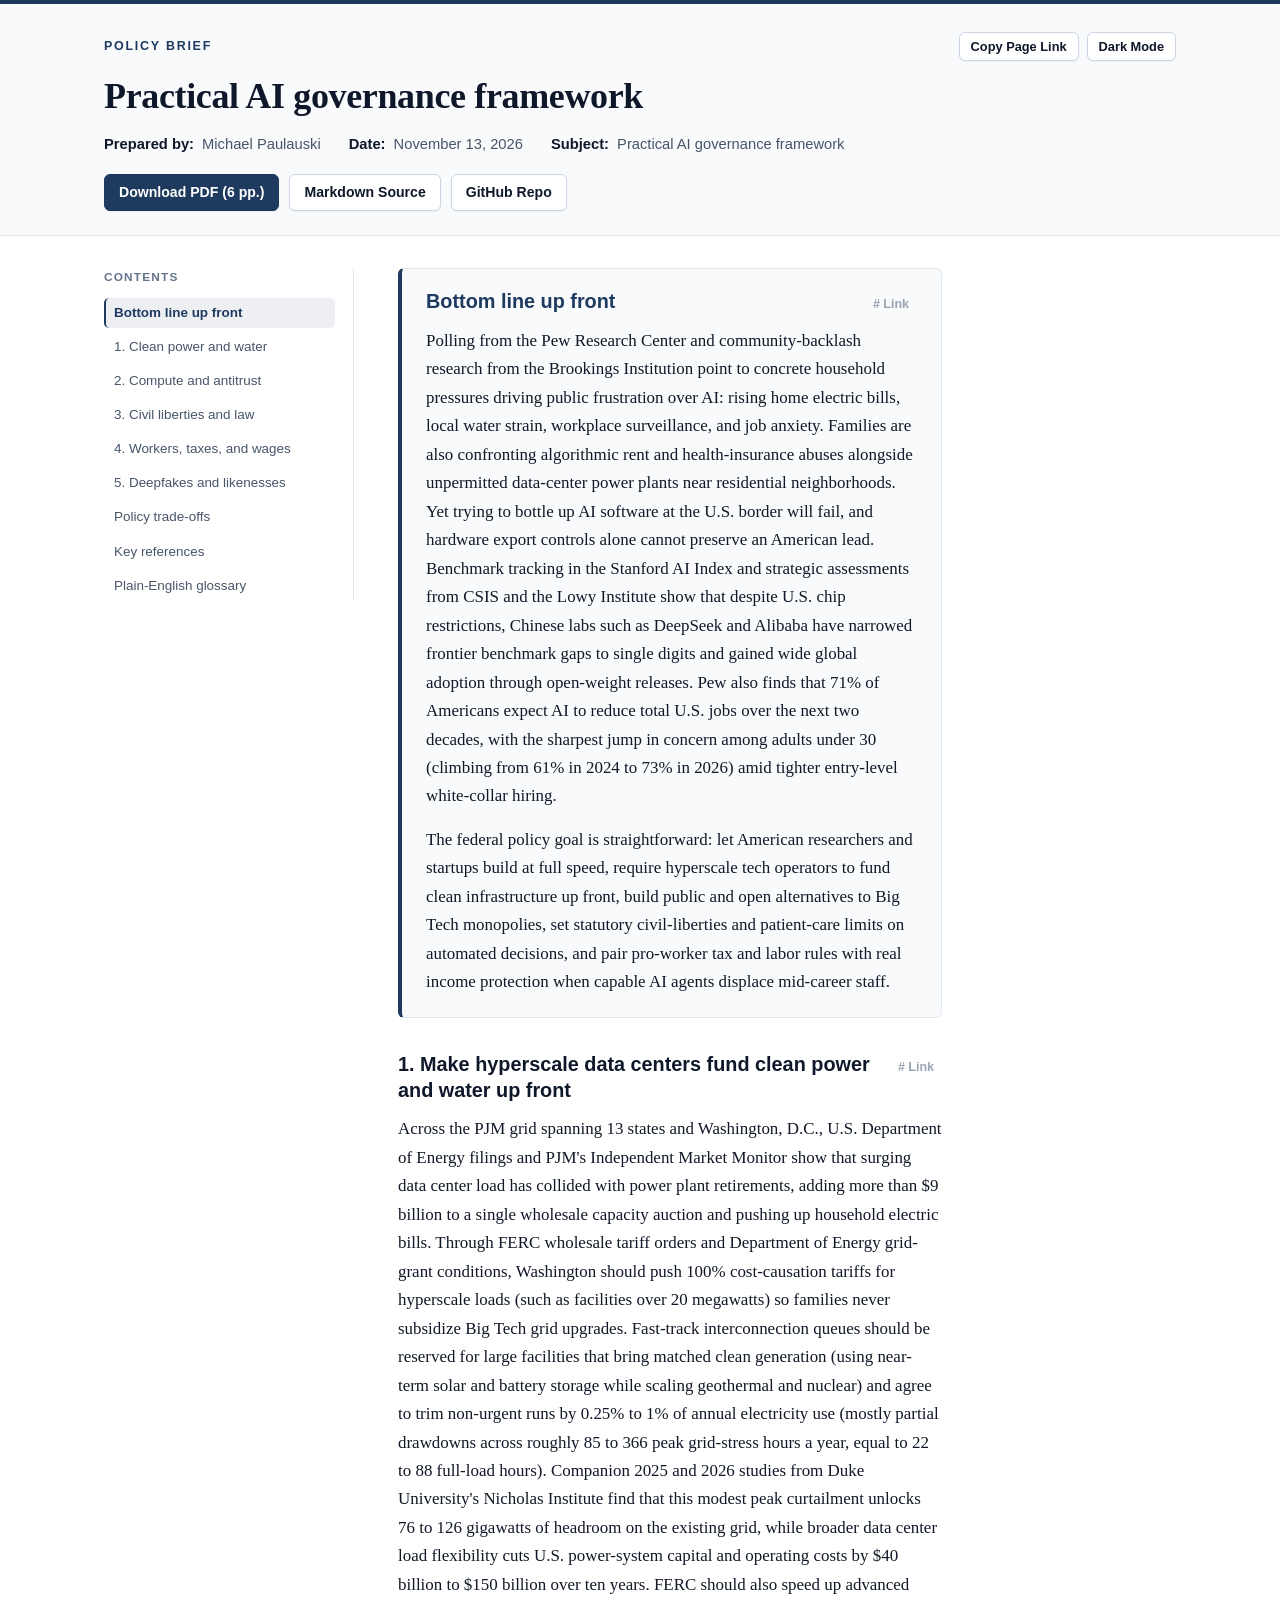
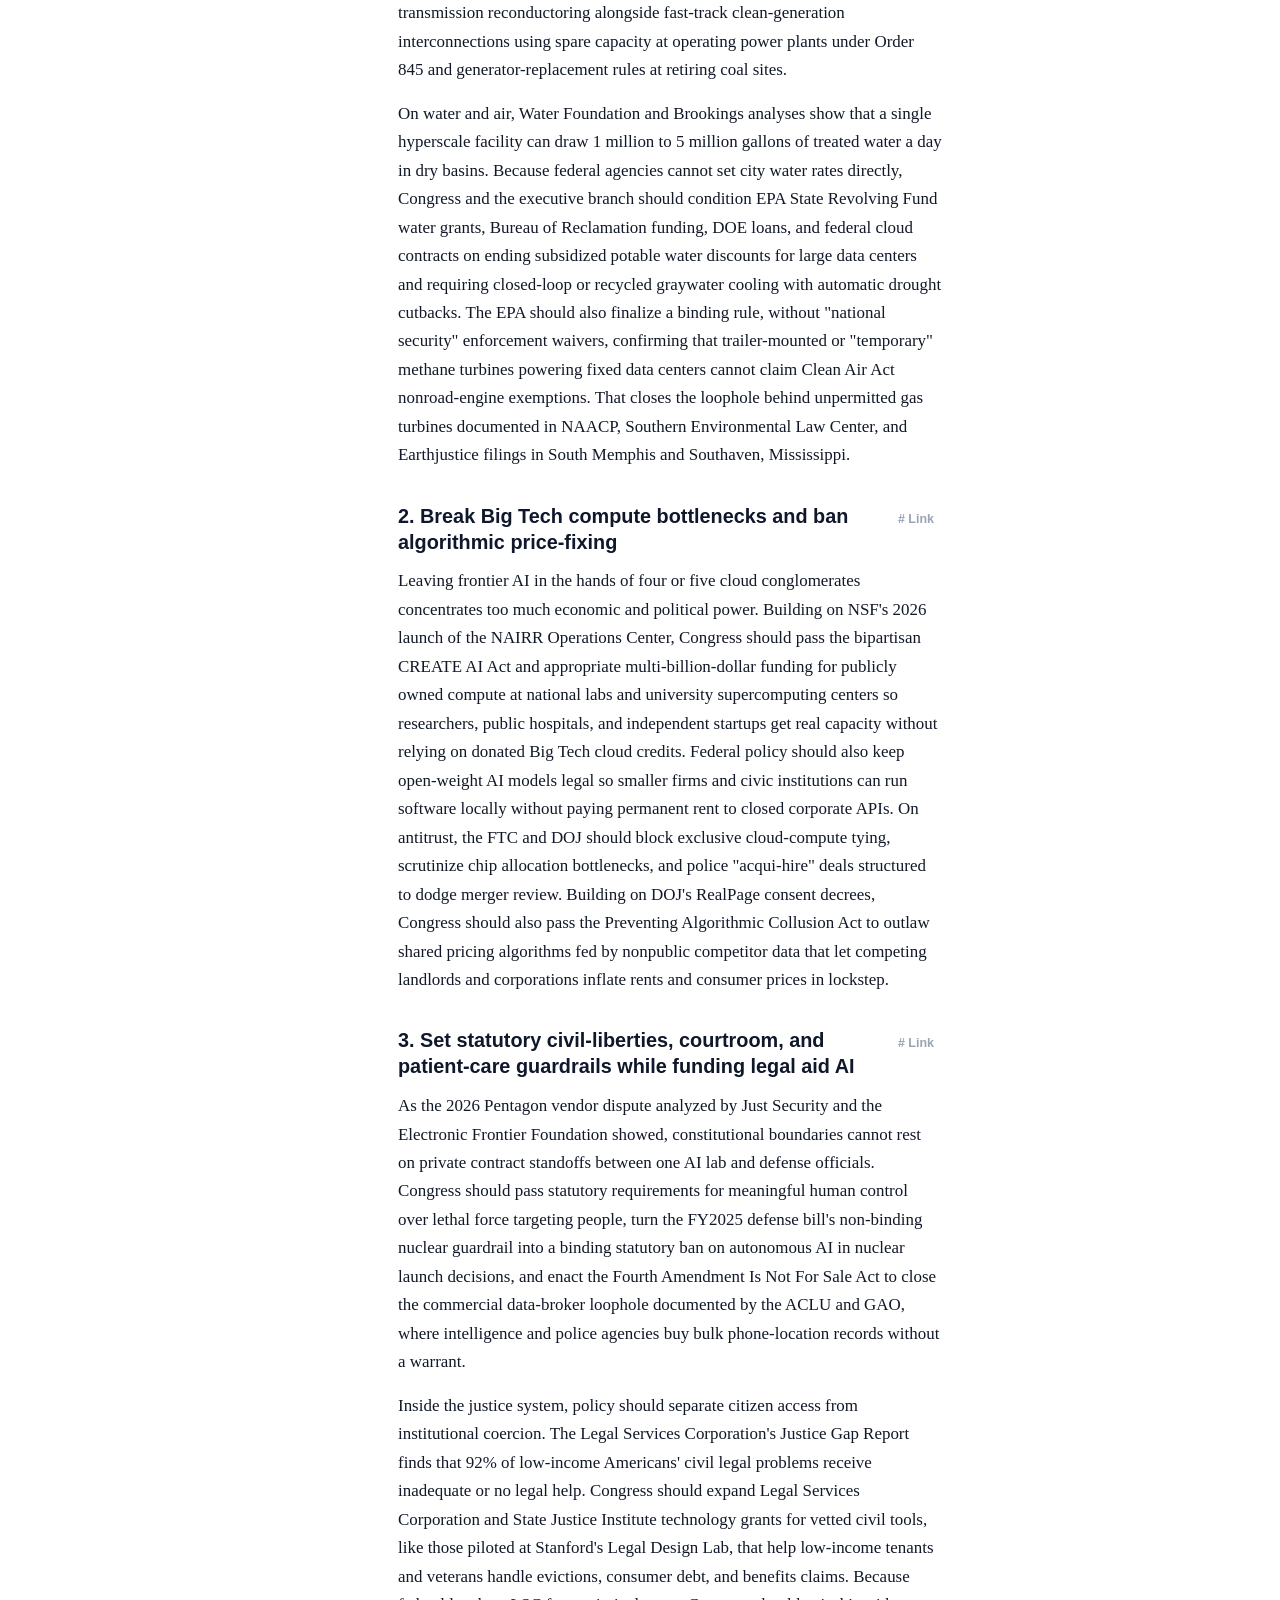
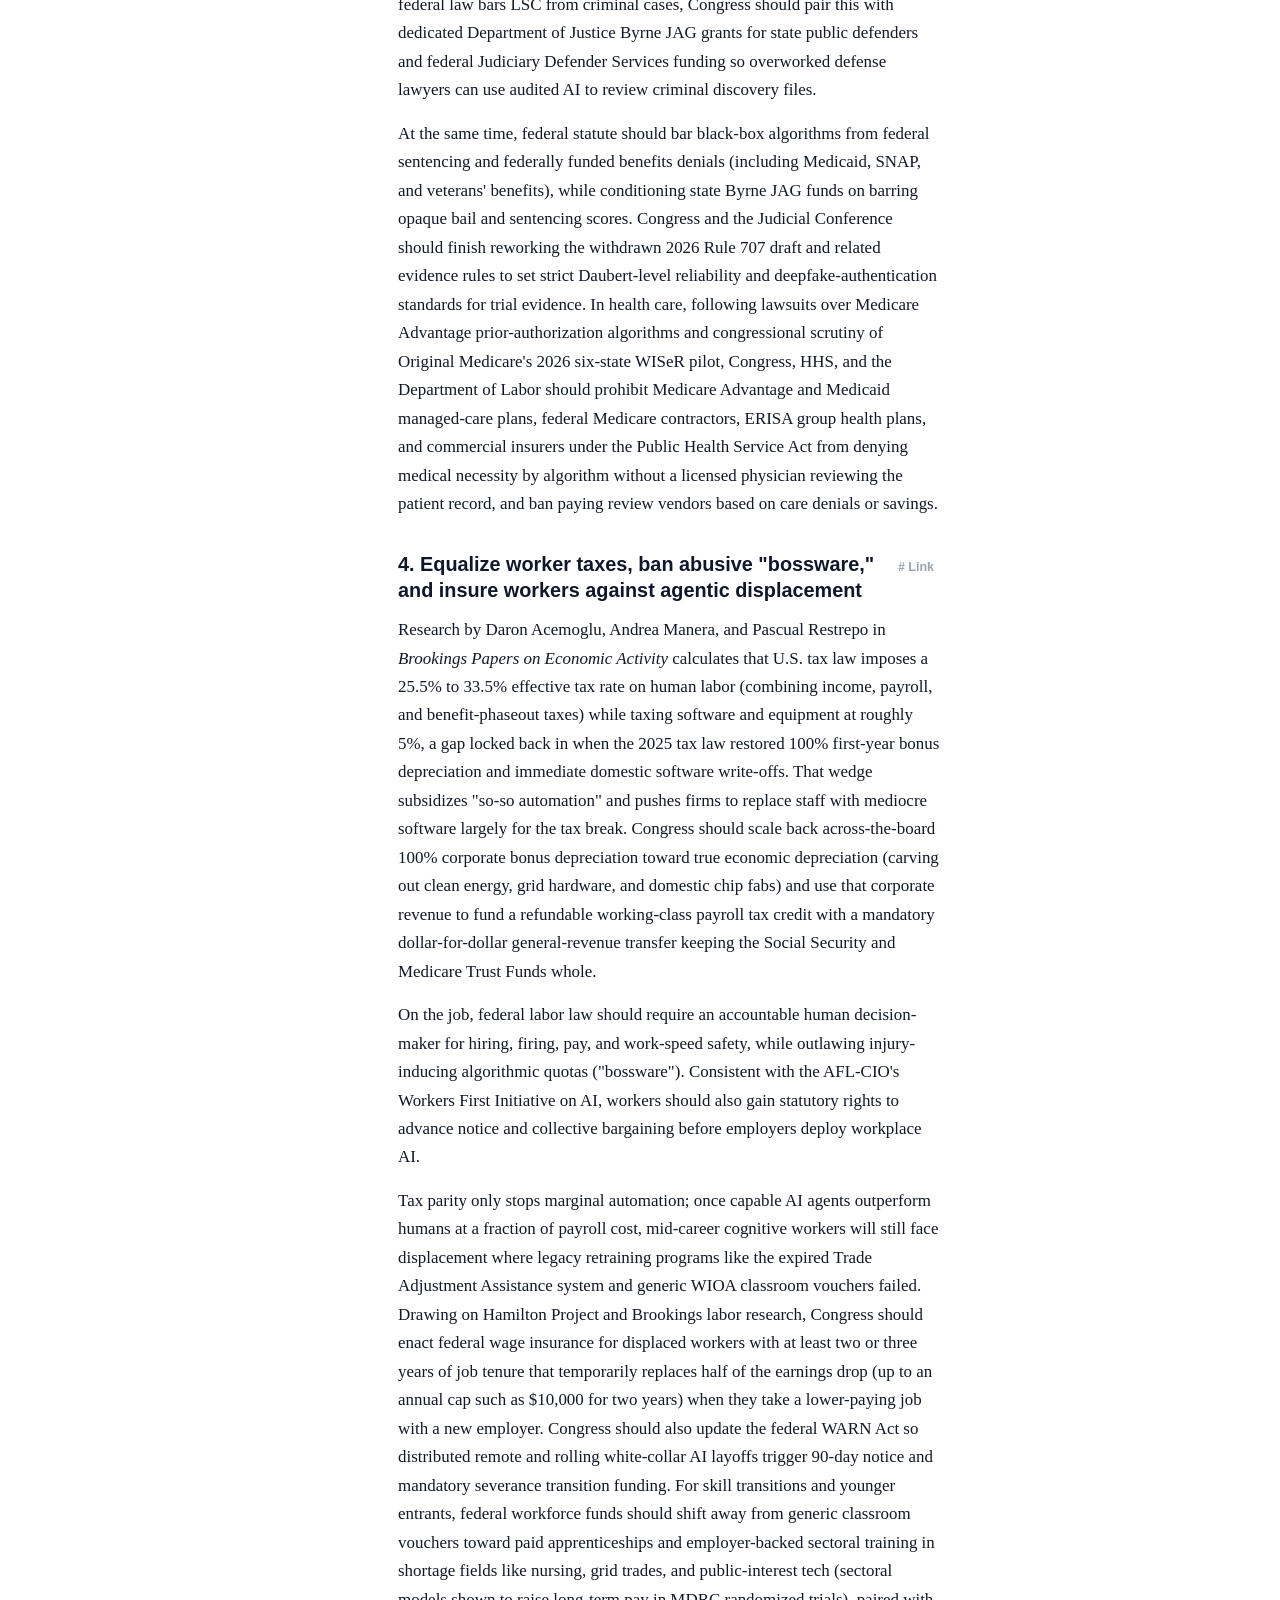
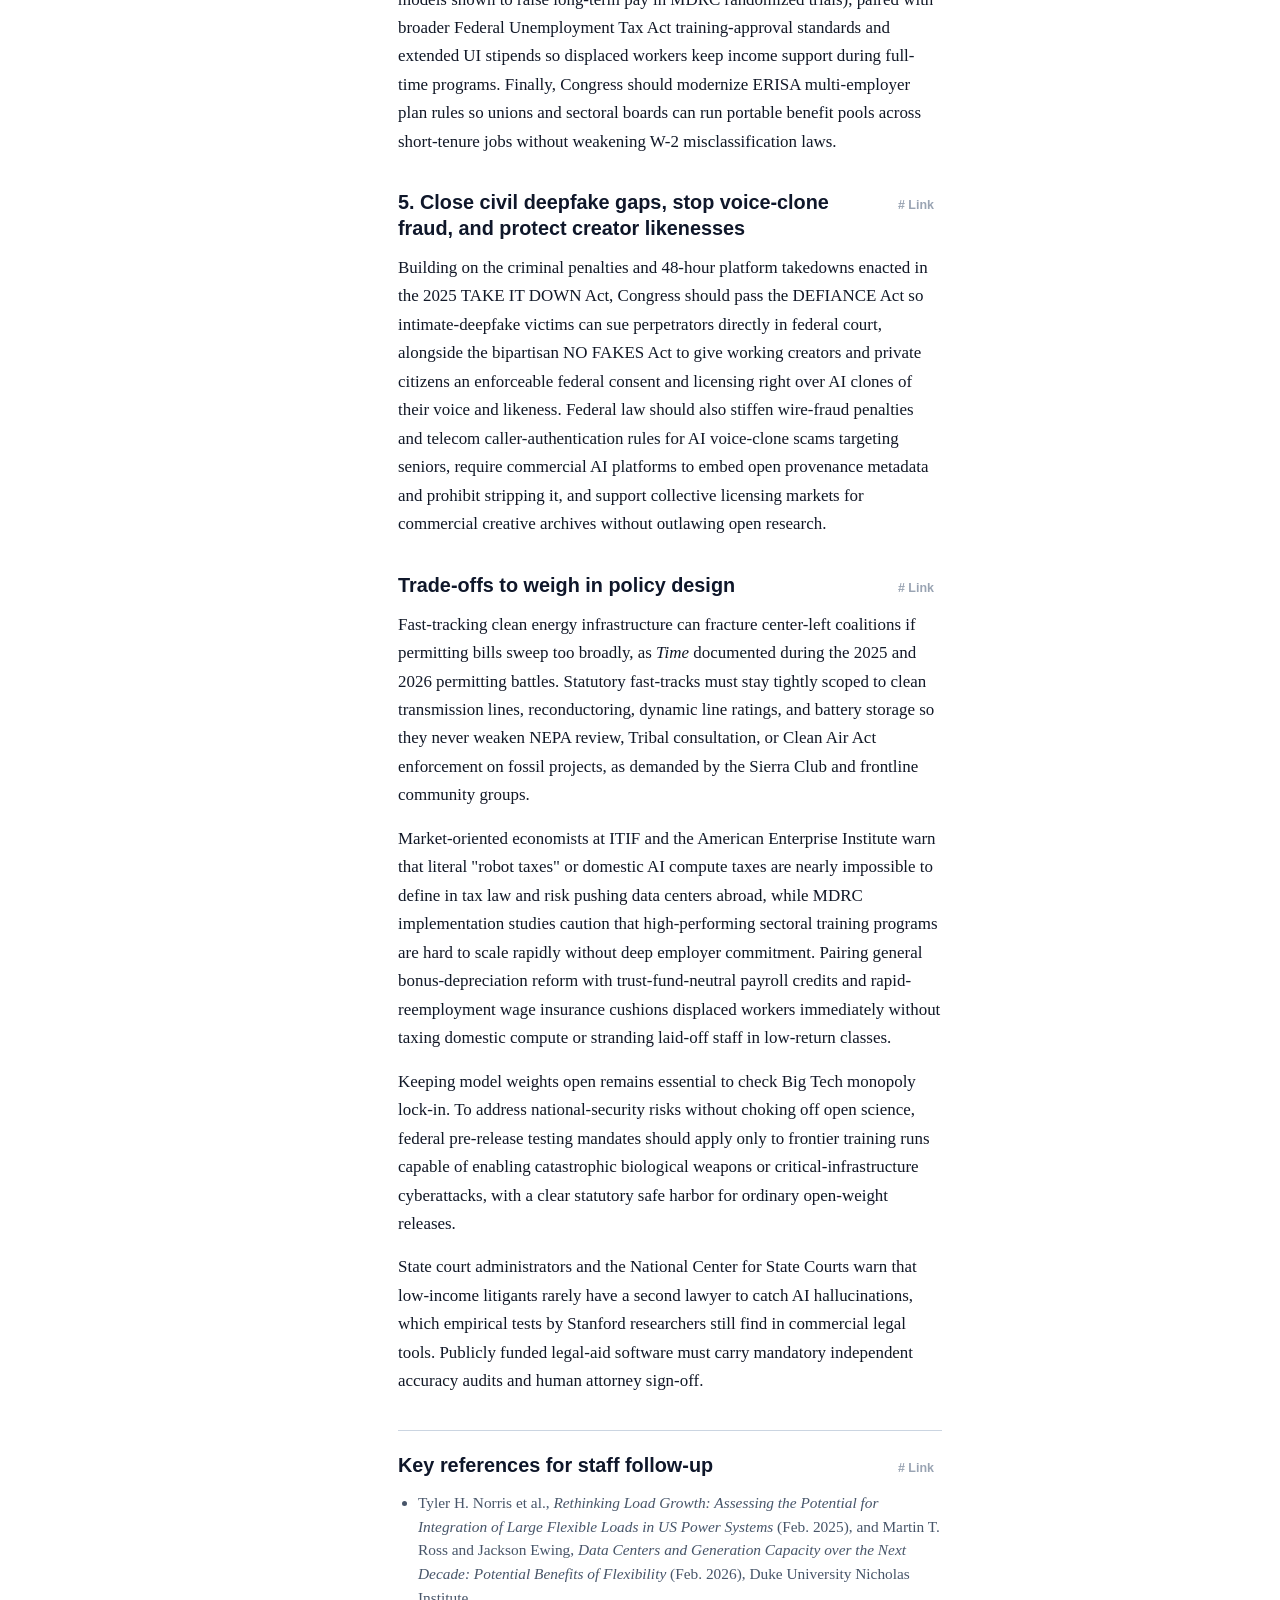
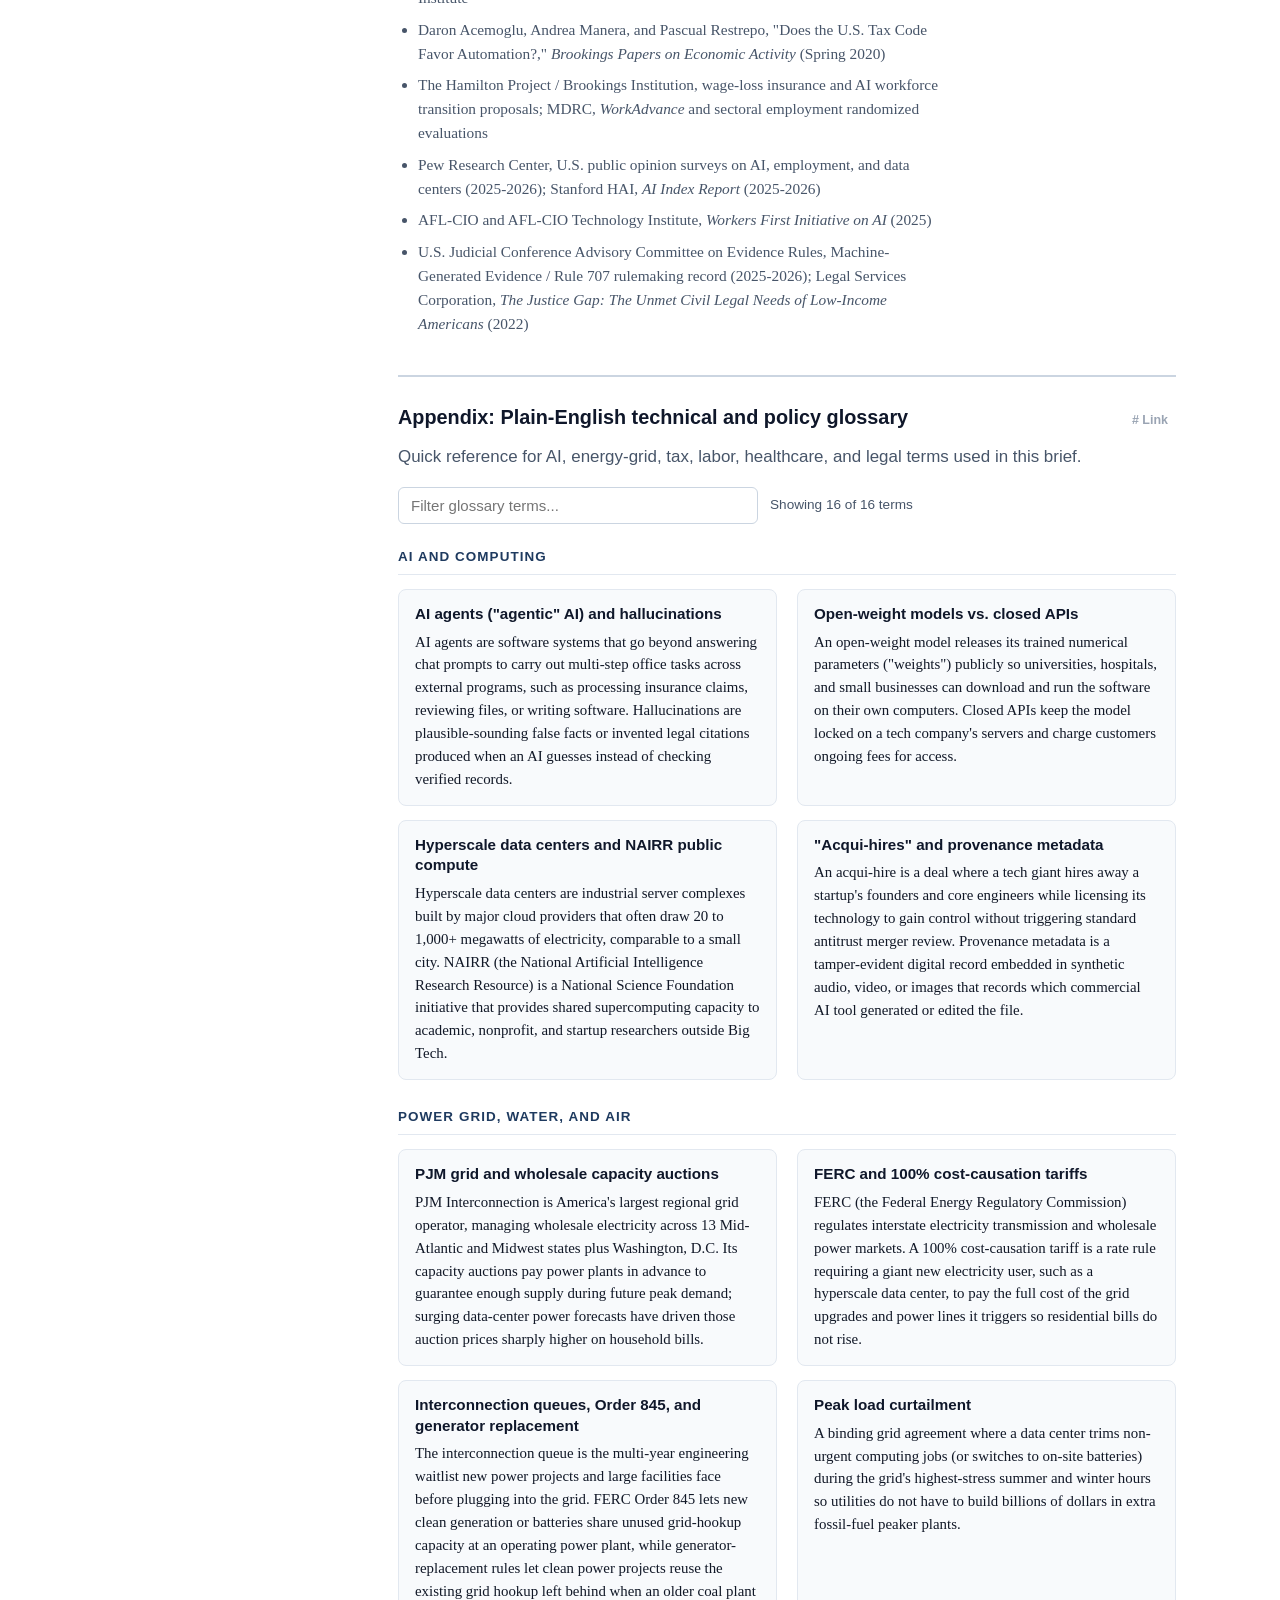
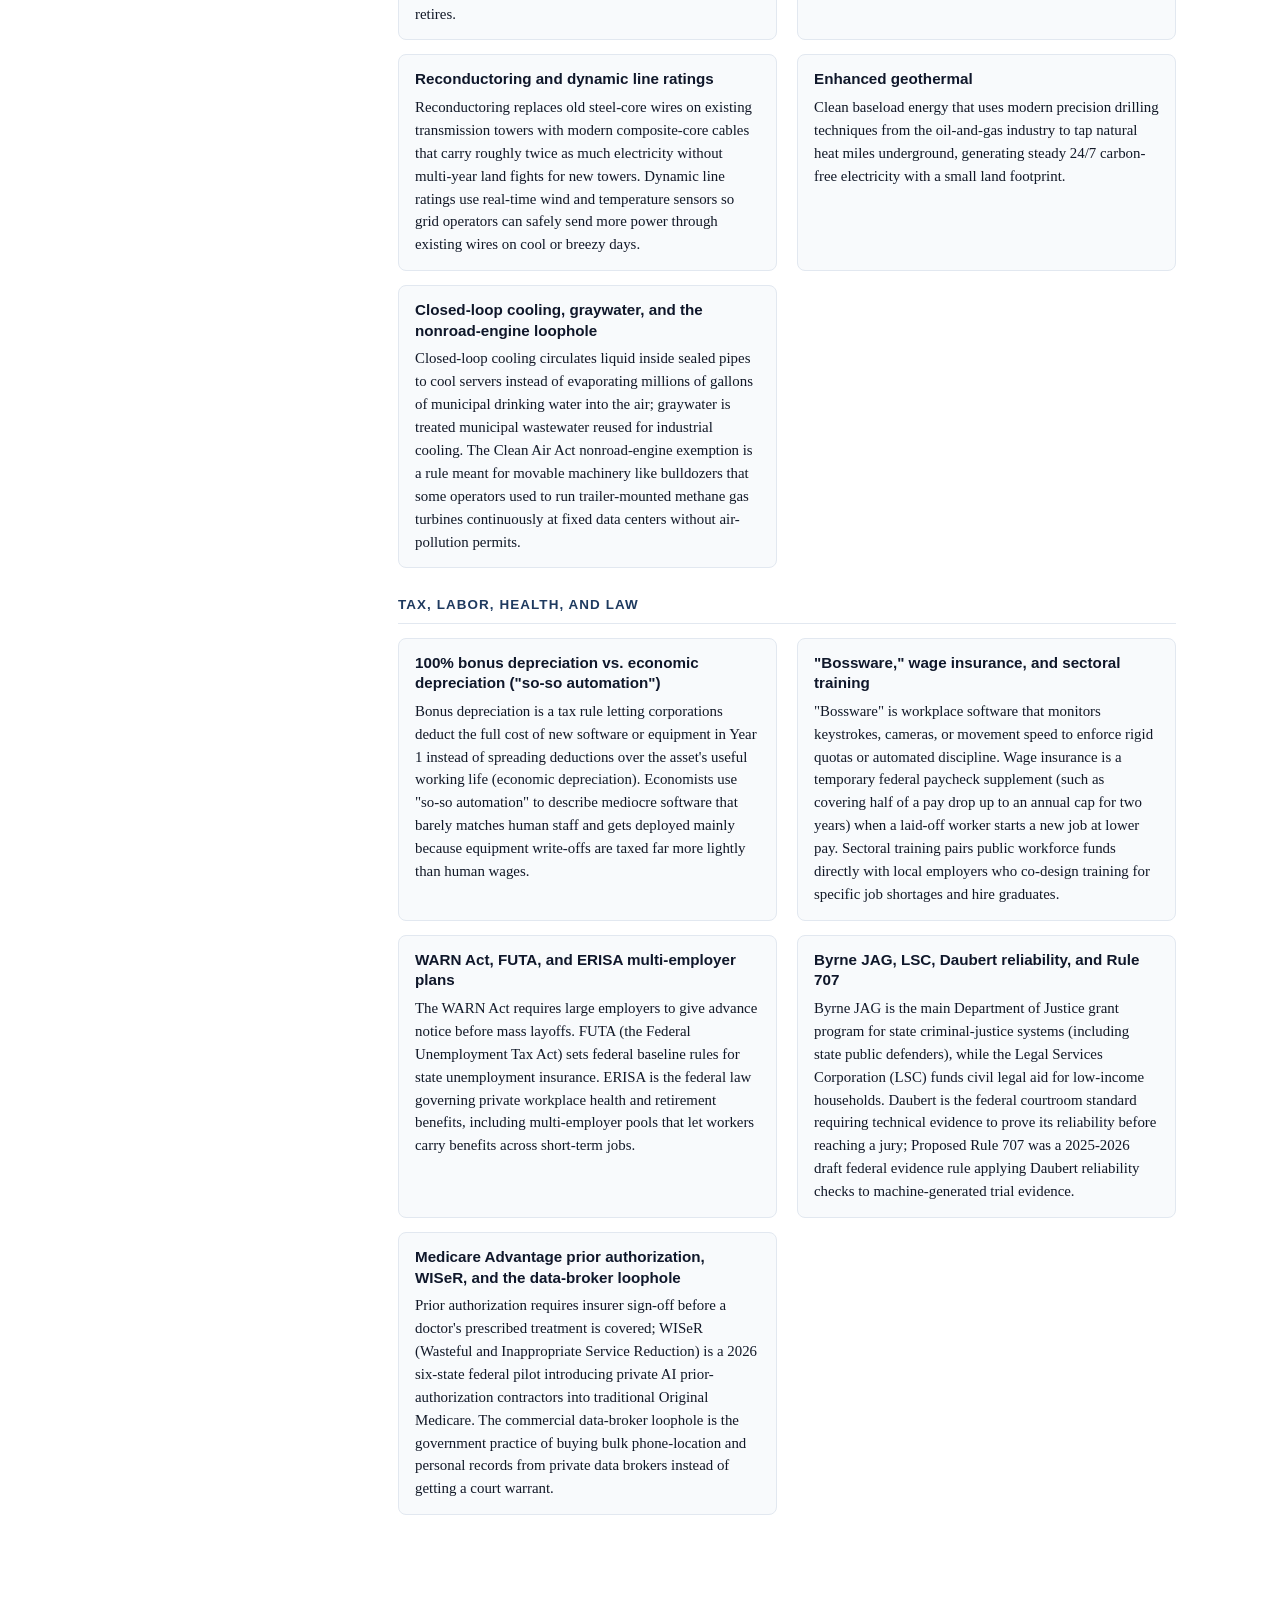
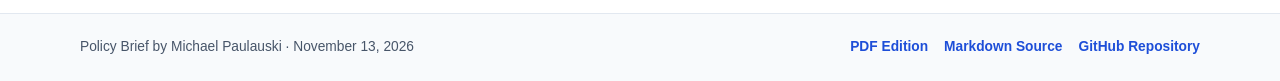
==== index.html @ 138caaa0 "feat: publish Practical AI Governance policy brief and GitHub Pages site" ====
<!DOCTYPE html>
<html lang="en" data-theme="light">
<head>
  <meta charset="UTF-8" />
  <meta name="viewport" content="width=device-width, initial-scale=1.0" />
  <title>Practical AI Governance Framework | Policy Brief by Michael Paulauski</title>
  <meta name="description" content="Federal policy recommendations on hyperscale data-center power and water, public compute, civil liberties and legal aid AI, worker tax parity and wage insurance, and deepfake liability." />
  <link rel="canonical" href="https://mike10010100.github.io/ai-policy-brief/" />

  <meta property="og:type" content="article" />
  <meta property="og:title" content="Practical AI Governance Framework | Policy Brief" />
  <meta property="og:description" content="Pay-your-own-freight clean data centers, public compute, civil-liberties red lines, legal-aid AI, worker tax parity, and federal wage insurance. Prepared by Michael Paulauski (Nov 2026)." />
  <meta property="og:url" content="https://mike10010100.github.io/ai-policy-brief/" />
  <meta property="og:image" content="https://mike10010100.github.io/ai-policy-brief/assets/og-card.png" />
  <meta property="og:image:width" content="1200" />
  <meta property="og:image:height" content="630" />

  <meta name="twitter:card" content="summary_large_image" />
  <meta name="twitter:title" content="Practical AI Governance Framework | Policy Brief" />
  <meta name="twitter:description" content="Pay-your-own-freight clean data centers, public compute, civil-liberties red lines, legal-aid AI, worker tax parity, and federal wage insurance." />
  <meta name="twitter:image" content="https://mike10010100.github.io/ai-policy-brief/assets/og-card.png" />

  <script>
    (function () {
      try {
        var saved = localStorage.getItem("ai-brief-theme");
        var theme = saved === "dark" || saved === "light"
          ? saved
          : (window.matchMedia && window.matchMedia("(prefers-color-scheme: dark)").matches ? "dark" : "light");
        document.documentElement.setAttribute("data-theme", theme);
      } catch (e) {}
    })();
  </script>
  <link rel="stylesheet" href="styles.css" />
</head>
<body>
  <header class="site-header">
    <div class="header-inner">
      <div class="header-top-row">
        <div class="doc-badge">Policy Brief</div>
        <div class="utility-controls">
          <button id="copy-page-btn" class="btn btn-compact" type="button">Copy Page Link</button>
          <button id="theme-toggle-btn" class="btn btn-compact" type="button" aria-label="Toggle color theme">Dark Mode</button>
        </div>
      </div>

      <h1 class="site-title">Practical AI governance framework</h1>

      <div class="meta-grid">
        <div class="meta-item"><strong>Prepared by:</strong> Michael Paulauski</div>
        <div class="meta-item"><strong>Date:</strong> November 13, 2026</div>
        <div class="meta-item"><strong>Subject:</strong> Practical AI governance framework</div>
      </div>

      <div class="action-bar">
        <a class="btn btn-primary" href="./Practical-AI-Governance-Policy-Brief.pdf">Download PDF (6 pp.)</a>
        <a class="btn" href="./Practical-AI-Governance-Policy-Brief.md">Markdown Source</a>
        <a class="btn" href="https://github.com/mike10010100/ai-policy-brief">GitHub Repo</a>
      </div>
    </div>
  </header>

  <nav class="mobile-toc" aria-label="Jump to section">
    <details>
      <summary>Jump to section</summary>
      <ul>
        <li><a href="#bluf">Bottom line up front</a></li>
        <li><a href="#data-centers">1. Data centers: clean power and water</a></li>
        <li><a href="#compute-antitrust">2. Public compute and antitrust</a></li>
        <li><a href="#civil-liberties-justice">3. Civil liberties, legal aid, and health care</a></li>
        <li><a href="#workers-taxes">4. Worker taxes, bossware, and wage insurance</a></li>
        <li><a href="#deepfakes-fraud">5. Deepfakes, scams, and creator rights</a></li>
        <li><a href="#trade-offs">Trade-offs to weigh in policy design</a></li>
        <li><a href="#references">Key references for staff follow-up</a></li>
        <li><a href="#glossary">Appendix: Plain-English glossary</a></li>
      </ul>
    </details>
  </nav>

  <div class="layout-shell">
    <aside class="toc-sidebar" aria-label="Table of contents">
      <div class="toc-heading">Contents</div>
      <ul class="toc-list">
        <li><a class="toc-link" href="#bluf">Bottom line up front</a></li>
        <li><a class="toc-link" href="#data-centers">1. Clean power and water</a></li>
        <li><a class="toc-link" href="#compute-antitrust">2. Compute and antitrust</a></li>
        <li><a class="toc-link" href="#civil-liberties-justice">3. Civil liberties and law</a></li>
        <li><a class="toc-link" href="#workers-taxes">4. Workers, taxes, and wages</a></li>
        <li><a class="toc-link" href="#deepfakes-fraud">5. Deepfakes and likenesses</a></li>
        <li><a class="toc-link" href="#trade-offs">Policy trade-offs</a></li>
        <li><a class="toc-link" href="#references">Key references</a></li>
        <li><a class="toc-link" href="#glossary">Plain-English glossary</a></li>
      </ul>
    </aside>

    <main class="brief-article">
      <section id="bluf" class="bluf-card">
        <div class="section-head">
          <h2>Bottom line up front</h2>
          <button class="copy-anchor-btn" type="button" data-anchor="#bluf" aria-label="Copy link to Bottom line up front"># Link</button>
        </div>
        <p>Polling from the Pew Research Center and community-backlash research from the Brookings Institution point to concrete household pressures driving public frustration over AI: rising home electric bills, local water strain, workplace surveillance, and job anxiety. Families are also confronting algorithmic rent and health-insurance abuses alongside unpermitted data-center power plants near residential neighborhoods. Yet trying to bottle up AI software at the U.S. border will fail, and hardware export controls alone cannot preserve an American lead. Benchmark tracking in the Stanford AI Index and strategic assessments from CSIS and the Lowy Institute show that despite U.S. chip restrictions, Chinese labs such as DeepSeek and Alibaba have narrowed frontier benchmark gaps to single digits and gained wide global adoption through open-weight releases. Pew also finds that 71% of Americans expect AI to reduce total U.S. jobs over the next two decades, with the sharpest jump in concern among adults under 30 (climbing from 61% in 2024 to 73% in 2026) amid tighter entry-level white-collar hiring.</p>
        <p>The federal policy goal is straightforward: let American researchers and startups build at full speed, require hyperscale tech operators to fund clean infrastructure up front, build public and open alternatives to Big Tech monopolies, set statutory civil-liberties and patient-care limits on automated decisions, and pair pro-worker tax and labor rules with real income protection when capable AI agents displace mid-career staff.</p>
      </section>

      <section id="data-centers" class="brief-section">
        <div class="section-head">
          <h2>1. Make hyperscale data centers fund clean power and water up front</h2>
          <button class="copy-anchor-btn" type="button" data-anchor="#data-centers" aria-label="Copy link to Section 1"># Link</button>
        </div>
        <p>Across the PJM grid spanning 13 states and Washington, D.C., U.S. Department of Energy filings and PJM's Independent Market Monitor show that surging data center load has collided with power plant retirements, adding more than $9 billion to a single wholesale capacity auction and pushing up household electric bills. Through FERC wholesale tariff orders and Department of Energy grid-grant conditions, Washington should push 100% cost-causation tariffs for hyperscale loads (such as facilities over 20 megawatts) so families never subsidize Big Tech grid upgrades. Fast-track interconnection queues should be reserved for large facilities that bring matched clean generation (using near-term solar and battery storage while scaling geothermal and nuclear) and agree to trim non-urgent runs by 0.25% to 1% of annual electricity use (mostly partial drawdowns across roughly 85 to 366 peak grid-stress hours a year, equal to 22 to 88 full-load hours). Companion 2025 and 2026 studies from Duke University's Nicholas Institute find that this modest peak curtailment unlocks 76 to 126 gigawatts of headroom on the existing grid, while broader data center load flexibility cuts U.S. power-system capital and operating costs by $40 billion to $150 billion over ten years. FERC should also speed up advanced transmission reconductoring alongside fast-track clean-generation interconnections using spare capacity at operating power plants under Order 845 and generator-replacement rules at retiring coal sites.</p>
        <p>On water and air, Water Foundation and Brookings analyses show that a single hyperscale facility can draw 1 million to 5 million gallons of treated water a day in dry basins. Because federal agencies cannot set city water rates directly, Congress and the executive branch should condition EPA State Revolving Fund water grants, Bureau of Reclamation funding, DOE loans, and federal cloud contracts on ending subsidized potable water discounts for large data centers and requiring closed-loop or recycled graywater cooling with automatic drought cutbacks. The EPA should also finalize a binding rule, without "national security" enforcement waivers, confirming that trailer-mounted or "temporary" methane turbines powering fixed data centers cannot claim Clean Air Act nonroad-engine exemptions. That closes the loophole behind unpermitted gas turbines documented in NAACP, Southern Environmental Law Center, and Earthjustice filings in South Memphis and Southaven, Mississippi.</p>
      </section>

      <section id="compute-antitrust" class="brief-section">
        <div class="section-head">
          <h2>2. Break Big Tech compute bottlenecks and ban algorithmic price-fixing</h2>
          <button class="copy-anchor-btn" type="button" data-anchor="#compute-antitrust" aria-label="Copy link to Section 2"># Link</button>
        </div>
        <p>Leaving frontier AI in the hands of four or five cloud conglomerates concentrates too much economic and political power. Building on NSF's 2026 launch of the NAIRR Operations Center, Congress should pass the bipartisan CREATE AI Act and appropriate multi-billion-dollar funding for publicly owned compute at national labs and university supercomputing centers so researchers, public hospitals, and independent startups get real capacity without relying on donated Big Tech cloud credits. Federal policy should also keep open-weight AI models legal so smaller firms and civic institutions can run software locally without paying permanent rent to closed corporate APIs. On antitrust, the FTC and DOJ should block exclusive cloud-compute tying, scrutinize chip allocation bottlenecks, and police "acqui-hire" deals structured to dodge merger review. Building on DOJ's RealPage consent decrees, Congress should also pass the Preventing Algorithmic Collusion Act to outlaw shared pricing algorithms fed by nonpublic competitor data that let competing landlords and corporations inflate rents and consumer prices in lockstep.</p>
      </section>

      <section id="civil-liberties-justice" class="brief-section">
        <div class="section-head">
          <h2>3. Set statutory civil-liberties, courtroom, and patient-care guardrails while funding legal aid AI</h2>
          <button class="copy-anchor-btn" type="button" data-anchor="#civil-liberties-justice" aria-label="Copy link to Section 3"># Link</button>
        </div>
        <p>As the 2026 Pentagon vendor dispute analyzed by Just Security and the Electronic Frontier Foundation showed, constitutional boundaries cannot rest on private contract standoffs between one AI lab and defense officials. Congress should pass statutory requirements for meaningful human control over lethal force targeting people, turn the FY2025 defense bill's non-binding nuclear guardrail into a binding statutory ban on autonomous AI in nuclear launch decisions, and enact the Fourth Amendment Is Not For Sale Act to close the commercial data-broker loophole documented by the ACLU and GAO, where intelligence and police agencies buy bulk phone-location records without a warrant.</p>
        <p>Inside the justice system, policy should separate citizen access from institutional coercion. The Legal Services Corporation's Justice Gap Report finds that 92% of low-income Americans' civil legal problems receive inadequate or no legal help. Congress should expand Legal Services Corporation and State Justice Institute technology grants for vetted civil tools, like those piloted at Stanford's Legal Design Lab, that help low-income tenants and veterans handle evictions, consumer debt, and benefits claims. Because federal law bars LSC from criminal cases, Congress should pair this with dedicated Department of Justice Byrne JAG grants for state public defenders and federal Judiciary Defender Services funding so overworked defense lawyers can use audited AI to review criminal discovery files.</p>
        <p>At the same time, federal statute should bar black-box algorithms from federal sentencing and federally funded benefits denials (including Medicaid, SNAP, and veterans' benefits), while conditioning state Byrne JAG funds on barring opaque bail and sentencing scores. Congress and the Judicial Conference should finish reworking the withdrawn 2026 Rule 707 draft and related evidence rules to set strict Daubert-level reliability and deepfake-authentication standards for trial evidence. In health care, following lawsuits over Medicare Advantage prior-authorization algorithms and congressional scrutiny of Original Medicare's 2026 six-state WISeR pilot, Congress, HHS, and the Department of Labor should prohibit Medicare Advantage and Medicaid managed-care plans, federal Medicare contractors, ERISA group health plans, and commercial insurers under the Public Health Service Act from denying medical necessity by algorithm without a licensed physician reviewing the patient record, and ban paying review vendors based on care denials or savings.</p>
      </section>

      <section id="workers-taxes" class="brief-section">
        <div class="section-head">
          <h2>4. Equalize worker taxes, ban abusive "bossware," and insure workers against agentic displacement</h2>
          <button class="copy-anchor-btn" type="button" data-anchor="#workers-taxes" aria-label="Copy link to Section 4"># Link</button>
        </div>
        <p>Research by Daron Acemoglu, Andrea Manera, and Pascual Restrepo in <em>Brookings Papers on Economic Activity</em> calculates that U.S. tax law imposes a 25.5% to 33.5% effective tax rate on human labor (combining income, payroll, and benefit-phaseout taxes) while taxing software and equipment at roughly 5%, a gap locked back in when the 2025 tax law restored 100% first-year bonus depreciation and immediate domestic software write-offs. That wedge subsidizes "so-so automation" and pushes firms to replace staff with mediocre software largely for the tax break. Congress should scale back across-the-board 100% corporate bonus depreciation toward true economic depreciation (carving out clean energy, grid hardware, and domestic chip fabs) and use that corporate revenue to fund a refundable working-class payroll tax credit with a mandatory dollar-for-dollar general-revenue transfer keeping the Social Security and Medicare Trust Funds whole.</p>
        <p>On the job, federal labor law should require an accountable human decision-maker for hiring, firing, pay, and work-speed safety, while outlawing injury-inducing algorithmic quotas ("bossware"). Consistent with the AFL-CIO's Workers First Initiative on AI, workers should also gain statutory rights to advance notice and collective bargaining before employers deploy workplace AI.</p>
        <p>Tax parity only stops marginal automation; once capable AI agents outperform humans at a fraction of payroll cost, mid-career cognitive workers will still face displacement where legacy retraining programs like the expired Trade Adjustment Assistance system and generic WIOA classroom vouchers failed. Drawing on Hamilton Project and Brookings labor research, Congress should enact federal wage insurance for displaced workers with at least two or three years of job tenure that temporarily replaces half of the earnings drop (up to an annual cap such as $10,000 for two years) when they take a lower-paying job with a new employer. Congress should also update the federal WARN Act so distributed remote and rolling white-collar AI layoffs trigger 90-day notice and mandatory severance transition funding. For skill transitions and younger entrants, federal workforce funds should shift away from generic classroom vouchers toward paid apprenticeships and employer-backed sectoral training in shortage fields like nursing, grid trades, and public-interest tech (sectoral models shown to raise long-term pay in MDRC randomized trials), paired with broader Federal Unemployment Tax Act training-approval standards and extended UI stipends so displaced workers keep income support during full-time programs. Finally, Congress should modernize ERISA multi-employer plan rules so unions and sectoral boards can run portable benefit pools across short-tenure jobs without weakening W-2 misclassification laws.</p>
      </section>

      <section id="deepfakes-fraud" class="brief-section">
        <div class="section-head">
          <h2>5. Close civil deepfake gaps, stop voice-clone fraud, and protect creator likenesses</h2>
          <button class="copy-anchor-btn" type="button" data-anchor="#deepfakes-fraud" aria-label="Copy link to Section 5"># Link</button>
        </div>
        <p>Building on the criminal penalties and 48-hour platform takedowns enacted in the 2025 TAKE IT DOWN Act, Congress should pass the DEFIANCE Act so intimate-deepfake victims can sue perpetrators directly in federal court, alongside the bipartisan NO FAKES Act to give working creators and private citizens an enforceable federal consent and licensing right over AI clones of their voice and likeness. Federal law should also stiffen wire-fraud penalties and telecom caller-authentication rules for AI voice-clone scams targeting seniors, require commercial AI platforms to embed open provenance metadata and prohibit stripping it, and support collective licensing markets for commercial creative archives without outlawing open research.</p>
      </section>

      <section id="trade-offs" class="brief-section">
        <div class="section-head">
          <h2>Trade-offs to weigh in policy design</h2>
          <button class="copy-anchor-btn" type="button" data-anchor="#trade-offs" aria-label="Copy link to Trade-offs"># Link</button>
        </div>
        <p>Fast-tracking clean energy infrastructure can fracture center-left coalitions if permitting bills sweep too broadly, as <em>Time</em> documented during the 2025 and 2026 permitting battles. Statutory fast-tracks must stay tightly scoped to clean transmission lines, reconductoring, dynamic line ratings, and battery storage so they never weaken NEPA review, Tribal consultation, or Clean Air Act enforcement on fossil projects, as demanded by the Sierra Club and frontline community groups.</p>
        <p>Market-oriented economists at ITIF and the American Enterprise Institute warn that literal "robot taxes" or domestic AI compute taxes are nearly impossible to define in tax law and risk pushing data centers abroad, while MDRC implementation studies caution that high-performing sectoral training programs are hard to scale rapidly without deep employer commitment. Pairing general bonus-depreciation reform with trust-fund-neutral payroll credits and rapid-reemployment wage insurance cushions displaced workers immediately without taxing domestic compute or stranding laid-off staff in low-return classes.</p>
        <p>Keeping model weights open remains essential to check Big Tech monopoly lock-in. To address national-security risks without choking off open science, federal pre-release testing mandates should apply only to frontier training runs capable of enabling catastrophic biological weapons or critical-infrastructure cyberattacks, with a clear statutory safe harbor for ordinary open-weight releases.</p>
        <p>State court administrators and the National Center for State Courts warn that low-income litigants rarely have a second lawyer to catch AI hallucinations, which empirical tests by Stanford researchers still find in commercial legal tools. Publicly funded legal-aid software must carry mandatory independent accuracy audits and human attorney sign-off.</p>
      </section>

      <section id="references" class="brief-section references-card">
        <div class="section-head">
          <h2>Key references for staff follow-up</h2>
          <button class="copy-anchor-btn" type="button" data-anchor="#references" aria-label="Copy link to Key references"># Link</button>
        </div>
        <ul class="references-list">
          <li>Tyler H. Norris et al., <em>Rethinking Load Growth: Assessing the Potential for Integration of Large Flexible Loads in US Power Systems</em> (Feb. 2025), and Martin T. Ross and Jackson Ewing, <em>Data Centers and Generation Capacity over the Next Decade: Potential Benefits of Flexibility</em> (Feb. 2026), Duke University Nicholas Institute</li>
          <li>Daron Acemoglu, Andrea Manera, and Pascual Restrepo, "Does the U.S. Tax Code Favor Automation?," <em>Brookings Papers on Economic Activity</em> (Spring 2020)</li>
          <li>The Hamilton Project / Brookings Institution, wage-loss insurance and AI workforce transition proposals; MDRC, <em>WorkAdvance</em> and sectoral employment randomized evaluations</li>
          <li>Pew Research Center, U.S. public opinion surveys on AI, employment, and data centers (2025-2026); Stanford HAI, <em>AI Index Report</em> (2025-2026)</li>
          <li>AFL-CIO and AFL-CIO Technology Institute, <em>Workers First Initiative on AI</em> (2025)</li>
          <li>U.S. Judicial Conference Advisory Committee on Evidence Rules, Machine-Generated Evidence / Rule 707 rulemaking record (2025-2026); Legal Services Corporation, <em>The Justice Gap: The Unmet Civil Legal Needs of Low-Income Americans</em> (2022)</li>
        </ul>
      </section>

      <section id="glossary" class="brief-section wide-section glossary-section">
        <div class="section-head">
          <h2>Appendix: Plain-English technical and policy glossary</h2>
          <button class="copy-anchor-btn" type="button" data-anchor="#glossary" aria-label="Copy link to Glossary"># Link</button>
        </div>
        <p class="glossary-intro">Quick reference for AI, energy-grid, tax, labor, healthcare, and legal terms used in this brief.</p>

        <div class="glossary-toolbar">
          <input id="glossary-filter" class="glossary-search" type="search" placeholder="Filter glossary terms..." aria-label="Filter glossary terms" />
          <span id="glossary-count" class="glossary-count">Showing 16 of 16 terms</span>
        </div>

        <div id="glossary-empty" class="glossary-empty">No matching terms found. Clear the search box to view all 16 glossary entries.</div>

        <div class="glossary-group" data-group>
          <h3 class="glossary-group-title">AI and computing</h3>
          <div class="glossary-grid">
            <dl class="glossary-card" data-entry>
              <dt>AI agents ("agentic" AI) and hallucinations</dt>
              <dd>AI agents are software systems that go beyond answering chat prompts to carry out multi-step office tasks across external programs, such as processing insurance claims, reviewing files, or writing software. Hallucinations are plausible-sounding false facts or invented legal citations produced when an AI guesses instead of checking verified records.</dd>
            </dl>
            <dl class="glossary-card" data-entry>
              <dt>Open-weight models vs. closed APIs</dt>
              <dd>An open-weight model releases its trained numerical parameters ("weights") publicly so universities, hospitals, and small businesses can download and run the software on their own computers. Closed APIs keep the model locked on a tech company's servers and charge customers ongoing fees for access.</dd>
            </dl>
            <dl class="glossary-card" data-entry>
              <dt>Hyperscale data centers and NAIRR public compute</dt>
              <dd>Hyperscale data centers are industrial server complexes built by major cloud providers that often draw 20 to 1,000+ megawatts of electricity, comparable to a small city. NAIRR (the National Artificial Intelligence Research Resource) is a National Science Foundation initiative that provides shared supercomputing capacity to academic, nonprofit, and startup researchers outside Big Tech.</dd>
            </dl>
            <dl class="glossary-card" data-entry>
              <dt>"Acqui-hires" and provenance metadata</dt>
              <dd>An acqui-hire is a deal where a tech giant hires away a startup's founders and core engineers while licensing its technology to gain control without triggering standard antitrust merger review. Provenance metadata is a tamper-evident digital record embedded in synthetic audio, video, or images that records which commercial AI tool generated or edited the file.</dd>
            </dl>
          </div>
        </div>

        <div class="glossary-group" data-group>
          <h3 class="glossary-group-title">Power grid, water, and air</h3>
          <div class="glossary-grid">
            <dl class="glossary-card" data-entry>
              <dt>PJM grid and wholesale capacity auctions</dt>
              <dd>PJM Interconnection is America's largest regional grid operator, managing wholesale electricity across 13 Mid-Atlantic and Midwest states plus Washington, D.C. Its capacity auctions pay power plants in advance to guarantee enough supply during future peak demand; surging data-center power forecasts have driven those auction prices sharply higher on household bills.</dd>
            </dl>
            <dl class="glossary-card" data-entry>
              <dt>FERC and 100% cost-causation tariffs</dt>
              <dd>FERC (the Federal Energy Regulatory Commission) regulates interstate electricity transmission and wholesale power markets. A 100% cost-causation tariff is a rate rule requiring a giant new electricity user, such as a hyperscale data center, to pay the full cost of the grid upgrades and power lines it triggers so residential bills do not rise.</dd>
            </dl>
            <dl class="glossary-card" data-entry>
              <dt>Interconnection queues, Order 845, and generator replacement</dt>
              <dd>The interconnection queue is the multi-year engineering waitlist new power projects and large facilities face before plugging into the grid. FERC Order 845 lets new clean generation or batteries share unused grid-hookup capacity at an operating power plant, while generator-replacement rules let clean power projects reuse the existing grid hookup left behind when an older coal plant retires.</dd>
            </dl>
            <dl class="glossary-card" data-entry>
              <dt>Peak load curtailment</dt>
              <dd>A binding grid agreement where a data center trims non-urgent computing jobs (or switches to on-site batteries) during the grid's highest-stress summer and winter hours so utilities do not have to build billions of dollars in extra fossil-fuel peaker plants.</dd>
            </dl>
            <dl class="glossary-card" data-entry>
              <dt>Reconductoring and dynamic line ratings</dt>
              <dd>Reconductoring replaces old steel-core wires on existing transmission towers with modern composite-core cables that carry roughly twice as much electricity without multi-year land fights for new towers. Dynamic line ratings use real-time wind and temperature sensors so grid operators can safely send more power through existing wires on cool or breezy days.</dd>
            </dl>
            <dl class="glossary-card" data-entry>
              <dt>Enhanced geothermal</dt>
              <dd>Clean baseload energy that uses modern precision drilling techniques from the oil-and-gas industry to tap natural heat miles underground, generating steady 24/7 carbon-free electricity with a small land footprint.</dd>
            </dl>
            <dl class="glossary-card" data-entry>
              <dt>Closed-loop cooling, graywater, and the nonroad-engine loophole</dt>
              <dd>Closed-loop cooling circulates liquid inside sealed pipes to cool servers instead of evaporating millions of gallons of municipal drinking water into the air; graywater is treated municipal wastewater reused for industrial cooling. The Clean Air Act nonroad-engine exemption is a rule meant for movable machinery like bulldozers that some operators used to run trailer-mounted methane gas turbines continuously at fixed data centers without air-pollution permits.</dd>
            </dl>
          </div>
        </div>

        <div class="glossary-group" data-group>
          <h3 class="glossary-group-title">Tax, labor, health, and law</h3>
          <div class="glossary-grid">
            <dl class="glossary-card" data-entry>
              <dt>100% bonus depreciation vs. economic depreciation ("so-so automation")</dt>
              <dd>Bonus depreciation is a tax rule letting corporations deduct the full cost of new software or equipment in Year 1 instead of spreading deductions over the asset's useful working life (economic depreciation). Economists use "so-so automation" to describe mediocre software that barely matches human staff and gets deployed mainly because equipment write-offs are taxed far more lightly than human wages.</dd>
            </dl>
            <dl class="glossary-card" data-entry>
              <dt>"Bossware," wage insurance, and sectoral training</dt>
              <dd>"Bossware" is workplace software that monitors keystrokes, cameras, or movement speed to enforce rigid quotas or automated discipline. Wage insurance is a temporary federal paycheck supplement (such as covering half of a pay drop up to an annual cap for two years) when a laid-off worker starts a new job at lower pay. Sectoral training pairs public workforce funds directly with local employers who co-design training for specific job shortages and hire graduates.</dd>
            </dl>
            <dl class="glossary-card" data-entry>
              <dt>WARN Act, FUTA, and ERISA multi-employer plans</dt>
              <dd>The WARN Act requires large employers to give advance notice before mass layoffs. FUTA (the Federal Unemployment Tax Act) sets federal baseline rules for state unemployment insurance. ERISA is the federal law governing private workplace health and retirement benefits, including multi-employer pools that let workers carry benefits across short-term jobs.</dd>
            </dl>
            <dl class="glossary-card" data-entry>
              <dt>Byrne JAG, LSC, Daubert reliability, and Rule 707</dt>
              <dd>Byrne JAG is the main Department of Justice grant program for state criminal-justice systems (including state public defenders), while the Legal Services Corporation (LSC) funds civil legal aid for low-income households. Daubert is the federal courtroom standard requiring technical evidence to prove its reliability before reaching a jury; Proposed Rule 707 was a 2025-2026 draft federal evidence rule applying Daubert reliability checks to machine-generated trial evidence.</dd>
            </dl>
            <dl class="glossary-card" data-entry>
              <dt>Medicare Advantage prior authorization, WISeR, and the data-broker loophole</dt>
              <dd>Prior authorization requires insurer sign-off before a doctor's prescribed treatment is covered; WISeR (Wasteful and Inappropriate Service Reduction) is a 2026 six-state federal pilot introducing private AI prior-authorization contractors into traditional Original Medicare. The commercial data-broker loophole is the government practice of buying bulk phone-location and personal records from private data brokers instead of getting a court warrant.</dd>
            </dl>
          </div>
        </div>
      </section>
    </main>
  </div>

  <footer class="site-footer">
    <div class="footer-inner">
      <div>Policy Brief by Michael Paulauski &middot; November 13, 2026</div>
      <div class="footer-links">
        <a href="./Practical-AI-Governance-Policy-Brief.pdf">PDF Edition</a>
        <a href="./Practical-AI-Governance-Policy-Brief.md">Markdown Source</a>
        <a href="https://github.com/mike10010100/ai-policy-brief">GitHub Repository</a>
      </div>
    </div>
  </footer>

  <div id="copy-toast" class="copy-toast" role="status" aria-live="polite">Link copied</div>

  <script>
    (function () {
      var root = document.documentElement;
      var themeBtn = document.getElementById("theme-toggle-btn");
      var copyPageBtn = document.getElementById("copy-page-btn");
      var toast = document.getElementById("copy-toast");
      var toastTimer = null;

      function syncThemeButton() {
        var current = root.getAttribute("data-theme") || "light";
        themeBtn.textContent = current === "dark" ? "Light Mode" : "Dark Mode";
      }

      syncThemeButton();

      themeBtn.addEventListener("click", function () {
        var next = root.getAttribute("data-theme") === "dark" ? "light" : "dark";
        root.setAttribute("data-theme", next);
        try {
          localStorage.setItem("ai-brief-theme", next);
        } catch (e) {}
        syncThemeButton();
      });

      function showToast(msg) {
        toast.textContent = msg;
        toast.classList.add("visible");
        clearTimeout(toastTimer);
        toastTimer = setTimeout(function () {
          toast.classList.remove("visible");
        }, 1800);
      }

      function copyText(text, label) {
        if (navigator.clipboard && navigator.clipboard.writeText) {
          navigator.clipboard.writeText(text).then(function () {
            showToast(label || "Link copied");
          }).catch(function () {
            showToast("Link ready in address bar");
          });
        } else {
          var temp = document.createElement("input");
          temp.value = text;
          document.body.appendChild(temp);
          temp.select();
          try {
            document.execCommand("copy");
            showToast(label || "Link copied");
          } catch (e) {
            showToast("Copy unavailable");
          }
          document.body.removeChild(temp);
        }
      }

      copyPageBtn.addEventListener("click", function () {
        var cleanUrl = window.location.origin + window.location.pathname;
        if (window.location.protocol === "file:") {
          cleanUrl = window.location.href.split("#")[0];
        }
        copyText(cleanUrl, "Page link copied");
      });

      var anchorBtns = document.querySelectorAll(".copy-anchor-btn");
      anchorBtns.forEach(function (btn) {
        btn.addEventListener("click", function () {
          var anchor = btn.getAttribute("data-anchor");
          var base = window.location.href.split("#")[0];
          history.replaceState(null, "", anchor);
          copyText(base + anchor, "Link copied");
        });
      });

      /* Close mobile jump menu after clicking a link */
      var mobileDetails = document.querySelector(".mobile-toc details");
      if (mobileDetails) {
        mobileDetails.querySelectorAll("a").forEach(function (link) {
          link.addEventListener("click", function () {
            mobileDetails.removeAttribute("open");
          });
        });
      }

      /* Active TOC highlight on scroll */
      var tocLinks = Array.prototype.slice.call(document.querySelectorAll(".toc-link"));
      var sections = tocLinks.map(function (link) {
        return document.querySelector(link.getAttribute("href"));
      }).filter(Boolean);

      if ("IntersectionObserver" in window && sections.length) {
        var observer = new IntersectionObserver(function (entries) {
          entries.forEach(function (entry) {
            if (entry.isIntersecting) {
              var id = "#" + entry.target.id;
              tocLinks.forEach(function (link) {
                link.classList.toggle("active", link.getAttribute("href") === id);
              });
            }
          });
        }, { rootMargin: "-15% 0px -70% 0px" });

        sections.forEach(function (sec) {
          observer.observe(sec);
        });
      }

      /* Instant glossary filter */
      var filterInput = document.getElementById("glossary-filter");
      var countEl = document.getElementById("glossary-count");
      var emptyEl = document.getElementById("glossary-empty");
      var groups = Array.prototype.slice.call(document.querySelectorAll("[data-group]"));
      var entries = Array.prototype.slice.call(document.querySelectorAll("[data-entry]"));

      if (filterInput) {
        filterInput.addEventListener("input", function () {
          var q = filterInput.value.trim().toLowerCase();
          var visibleCount = 0;

          entries.forEach(function (entry) {
            var match = !q || entry.textContent.toLowerCase().indexOf(q) !== -1;
            entry.style.display = match ? "" : "none";
            if (match) visibleCount += 1;
          });

          groups.forEach(function (group) {
            var hasVisible = Array.prototype.some.call(
              group.querySelectorAll("[data-entry]"),
              function (card) { return card.style.display !== "none"; }
            );
            group.style.display = hasVisible ? "" : "none";
          });

          countEl.textContent = "Showing " + visibleCount + " of " + entries.length + " terms";
          emptyEl.style.display = visibleCount === 0 ? "block" : "none";
        });
      }
    })();
  </script>
</body>
</html>
---- styles.css ----
:root,
html[data-theme="light"] {
  --bg: #ffffff;
  --bg-subtle: #f8fafc;
  --bg-elevated: #ffffff;
  --bg-pill: #f1f5f9;
  --text: #111827;
  --text-heading: #0f172a;
  --text-muted: #475569;
  --text-faint: #64748b;
  --accent: #1e3a5f;
  --accent-strong: #0f294a;
  --accent-link: #1d4ed8;
  --accent-tint: rgba(30, 58, 95, 0.08);
  --border: #e2e8f0;
  --border-strong: #cbd5e1;
  --bluf-bg: #f8fafc;
  --bluf-border: #1e3a5f;
  --shadow-sm: 0 1px 2px rgba(15, 23, 42, 0.05);
  --toast-bg: #0f172a;
  --toast-text: #f8fafc;
}

html[data-theme="dark"] {
  --bg: #0b1120;
  --bg-subtle: #111827;
  --bg-elevated: #162033;
  --bg-pill: #1e293b;
  --text: #e2e8f0;
  --text-heading: #f8fafc;
  --text-muted: #94a3b8;
  --text-faint: #64748b;
  --accent: #60a5fa;
  --accent-strong: #93c5fd;
  --accent-link: #7dd3fc;
  --accent-tint: rgba(96, 165, 250, 0.14);
  --border: #1e293b;
  --border-strong: #334155;
  --bluf-bg: #111827;
  --bluf-border: #60a5fa;
  --shadow-sm: 0 1px 3px rgba(0, 0, 0, 0.35);
  --toast-bg: #f8fafc;
  --toast-text: #0f172a;
}

*,
*::before,
*::after {
  box-sizing: border-box;
}

html {
  scroll-behavior: smooth;
  scroll-padding-top: 24px;
}

body {
  margin: 0;
  padding: 0;
  background: var(--bg);
  color: var(--text);
  font-family: 'Noto Serif', 'Liberation Serif', Georgia, 'Times New Roman', serif;
  font-size: 16px;
  line-height: 1.65;
  -webkit-font-smoothing: antialiased;
}

a {
  color: var(--accent-link);
}

/* Top Bar & Header */
.site-header {
  border-top: 4px solid var(--accent);
  border-bottom: 1px solid var(--border);
  background: var(--bg-subtle);
}

.header-inner {
  max-width: 1120px;
  margin: 0 auto;
  padding: 28px 24px 24px 24px;
}

.header-top-row {
  display: flex;
  flex-wrap: wrap;
  justify-content: space-between;
  align-items: center;
  gap: 12px;
  margin-bottom: 14px;
}

.doc-badge {
  font-family: 'Liberation Sans', system-ui, -apple-system, sans-serif;
  font-size: 0.78rem;
  font-weight: 700;
  letter-spacing: 0.14em;
  text-transform: uppercase;
  color: var(--accent);
}

.utility-controls {
  display: flex;
  flex-wrap: wrap;
  gap: 8px;
}

.site-title {
  font-family: 'Noto Serif', 'Liberation Serif', Georgia, serif;
  font-size: clamp(1.65rem, 3vw, 2.25rem);
  line-height: 1.18;
  font-weight: 700;
  color: var(--text-heading);
  margin: 0 0 14px 0;
  letter-spacing: -0.01em;
}

.meta-grid {
  display: flex;
  flex-wrap: wrap;
  gap: 8px 28px;
  font-family: 'Liberation Sans', system-ui, -apple-system, sans-serif;
  font-size: 0.92rem;
  color: var(--text-muted);
  margin-bottom: 18px;
}

.meta-item strong {
  color: var(--text-heading);
  font-weight: 700;
  margin-right: 4px;
}

.action-bar {
  display: flex;
  flex-wrap: wrap;
  align-items: center;
  gap: 10px;
}

.btn {
  display: inline-flex;
  align-items: center;
  justify-content: center;
  gap: 6px;
  font-family: 'Liberation Sans', system-ui, -apple-system, sans-serif;
  font-size: 0.88rem;
  font-weight: 700;
  line-height: 1.2;
  padding: 9px 14px;
  border-radius: 6px;
  border: 1px solid var(--border-strong);
  background: var(--bg-elevated);
  color: var(--text-heading);
  text-decoration: none;
  cursor: pointer;
  box-shadow: var(--shadow-sm);
  transition: background-color 0.15s ease, border-color 0.15s ease;
}

.btn:hover,
.btn:focus-visible {
  background: var(--bg-pill);
  border-color: var(--accent);
  outline: none;
}

.btn-primary {
  background: var(--accent);
  border-color: var(--accent);
  color: #ffffff;
}

html[data-theme="dark"] .btn-primary {
  color: #0b1120;
}

.btn-primary:hover,
.btn-primary:focus-visible {
  background: var(--accent-strong);
  border-color: var(--accent-strong);
}

.btn-compact {
  font-size: 0.8rem;
  padding: 6px 11px;
}

/* Mobile Quick Jump */
.mobile-toc {
  display: none;
  max-width: 1120px;
  margin: 16px auto 0 auto;
  padding: 0 20px;
}

.mobile-toc details {
  background: var(--bg-subtle);
  border: 1px solid var(--border);
  border-radius: 8px;
  padding: 10px 14px;
  font-family: 'Liberation Sans', system-ui, -apple-system, sans-serif;
}

.mobile-toc summary {
  font-size: 0.9rem;
  font-weight: 700;
  color: var(--text-heading);
  cursor: pointer;
  list-style: none;
  display: flex;
  justify-content: space-between;
  align-items: center;
}

.mobile-toc summary::after {
  content: "+";
  font-size: 1.1rem;
  color: var(--accent);
}

.mobile-toc details[open] summary::after {
  content: "-";
}

.mobile-toc ul {
  list-style: none;
  margin: 10px 0 2px 0;
  padding: 8px 0 0 0;
  border-top: 1px solid var(--border);
  display: flex;
  flex-direction: column;
  gap: 6px;
}

.mobile-toc a {
  text-decoration: none;
  font-size: 0.88rem;
  color: var(--text-muted);
  display: block;
  padding: 3px 0;
}

.mobile-toc a:hover {
  color: var(--accent-link);
}

/* Main 2-Column Editorial Layout */
.layout-shell {
  max-width: 1120px;
  margin: 0 auto;
  padding: 32px 24px 64px 24px;
  display: grid;
  grid-template-columns: 250px minmax(0, 1fr);
  gap: 44px;
  align-items: start;
}

.toc-sidebar {
  position: sticky;
  top: 24px;
  font-family: 'Liberation Sans', system-ui, -apple-system, sans-serif;
  border-right: 1px solid var(--border);
  padding-right: 18px;
}

.toc-heading {
  font-size: 0.74rem;
  font-weight: 700;
  letter-spacing: 0.1em;
  text-transform: uppercase;
  color: var(--text-faint);
  margin: 0 0 10px 0;
}

.toc-list {
  list-style: none;
  margin: 0;
  padding: 0;
  display: flex;
  flex-direction: column;
  gap: 4px;
}

.toc-link {
  display: block;
  padding: 6px 8px;
  border-radius: 5px;
  border-left: 2px solid transparent;
  font-size: 0.84rem;
  line-height: 1.35;
  color: var(--text-muted);
  text-decoration: none;
  transition: color 0.15s ease, background-color 0.15s ease, border-color 0.15s ease;
}

.toc-link:hover,
.toc-link:focus-visible {
  color: var(--text-heading);
  background: var(--bg-subtle);
  outline: none;
}

.toc-link.active {
  color: var(--accent);
  border-left-color: var(--accent);
  background: var(--accent-tint);
  font-weight: 700;
}

/* Reading Column */
.brief-article {
  min-width: 0;
}

.brief-section {
  max-width: 68ch;
  margin-bottom: 34px;
}

.brief-section.wide-section {
  max-width: none;
}

.bluf-card {
  background: var(--bluf-bg);
  border: 1px solid var(--border);
  border-left: 4px solid var(--bluf-border);
  border-radius: 6px;
  padding: 20px 24px;
  margin-bottom: 34px;
  max-width: 68ch;
}

.section-head {
  display: flex;
  align-items: baseline;
  justify-content: space-between;
  gap: 12px;
  margin: 0 0 12px 0;
}

.section-head h2 {
  font-family: 'Liberation Sans', system-ui, -apple-system, sans-serif;
  font-size: 1.24rem;
  line-height: 1.3;
  font-weight: 700;
  color: var(--text-heading);
  margin: 0;
}

.bluf-card .section-head h2 {
  color: var(--accent);
}

.copy-anchor-btn {
  flex-shrink: 0;
  display: inline-flex;
  align-items: center;
  gap: 4px;
  font-family: 'Liberation Sans', system-ui, -apple-system, sans-serif;
  font-size: 0.78rem;
  font-weight: 700;
  color: var(--text-faint);
  background: transparent;
  border: 1px solid transparent;
  border-radius: 4px;
  padding: 3px 7px;
  cursor: pointer;
  opacity: 0.65;
  transition: opacity 0.15s ease, color 0.15s ease, border-color 0.15s ease, background-color 0.15s ease;
}

.section-head:hover .copy-anchor-btn,
.copy-anchor-btn:hover,
.copy-anchor-btn:focus-visible {
  opacity: 1;
  color: var(--accent);
  border-color: var(--border-strong);
  background: var(--bg-pill);
  outline: none;
}

.brief-section p,
.bluf-card p {
  font-size: 1.06rem;
  line-height: 1.68;
  margin: 0 0 15px 0;
}

.brief-section p:last-child,
.bluf-card p:last-child {
  margin-bottom: 0;
}

.references-card {
  max-width: 68ch;
  padding-top: 22px;
  border-top: 1px solid var(--border-strong);
  margin-bottom: 40px;
}

.references-list {
  margin: 10px 0 0 0;
  padding-left: 20px;
  font-size: 0.96rem;
  line-height: 1.55;
  color: var(--text-muted);
}

.references-list li {
  margin-bottom: 8px;
}

/* Glossary Section */
.glossary-section {
  padding-top: 28px;
  border-top: 2px solid var(--border-strong);
}

.glossary-intro {
  font-family: 'Liberation Sans', system-ui, -apple-system, sans-serif;
  font-size: 0.94rem;
  color: var(--text-muted);
  margin: 0 0 16px 0;
}

.glossary-toolbar {
  display: flex;
  flex-wrap: wrap;
  align-items: center;
  gap: 12px;
  margin-bottom: 22px;
}

.glossary-search {
  width: min(360px, 100%);
  font-family: 'Liberation Sans', system-ui, -apple-system, sans-serif;
  font-size: 0.94rem;
  padding: 9px 12px;
  border: 1px solid var(--border-strong);
  border-radius: 6px;
  background: var(--bg-elevated);
  color: var(--text-heading);
}

.glossary-search:focus {
  outline: 2px solid var(--accent);
  outline-offset: 1px;
}

.glossary-count {
  font-family: 'Liberation Sans', system-ui, -apple-system, sans-serif;
  font-size: 0.85rem;
  color: var(--text-muted);
}

.glossary-empty {
  display: none;
  font-family: 'Liberation Sans', system-ui, -apple-system, sans-serif;
  font-size: 0.95rem;
  color: var(--text-muted);
  padding: 18px;
  border: 1px dashed var(--border-strong);
  border-radius: 8px;
  background: var(--bg-subtle);
}

.glossary-group {
  margin-bottom: 26px;
}

.glossary-group-title {
  font-family: 'Liberation Sans', system-ui, -apple-system, sans-serif;
  font-size: 0.84rem;
  font-weight: 700;
  text-transform: uppercase;
  letter-spacing: 0.08em;
  color: var(--accent);
  border-bottom: 1px solid var(--border);
  padding-bottom: 6px;
  margin: 0 0 14px 0;
}

.glossary-grid {
  display: grid;
  grid-template-columns: repeat(2, minmax(0, 1fr));
  gap: 14px 20px;
}

.glossary-card {
  background: var(--bg-subtle);
  border: 1px solid var(--border);
  border-radius: 8px;
  padding: 14px 16px;
  margin: 0;
}

.glossary-card dt {
  font-family: 'Liberation Sans', system-ui, -apple-system, sans-serif;
  font-size: 0.95rem;
  font-weight: 700;
  line-height: 1.35;
  color: var(--text-heading);
  margin: 0 0 6px 0;
}

.glossary-card dd {
  font-size: 0.93rem;
  line-height: 1.54;
  color: var(--text);
  margin: 0;
}

/* Footer */
.site-footer {
  border-top: 1px solid var(--border);
  background: var(--bg-subtle);
  padding: 22px 24px;
  font-family: 'Liberation Sans', system-ui, -apple-system, sans-serif;
  font-size: 0.86rem;
  color: var(--text-muted);
}

.footer-inner {
  max-width: 1120px;
  margin: 0 auto;
  display: flex;
  flex-wrap: wrap;
  justify-content: space-between;
  gap: 10px 24px;
}

.footer-links {
  display: flex;
  flex-wrap: wrap;
  gap: 16px;
}

.footer-links a {
  text-decoration: none;
  font-weight: 600;
}

.footer-links a:hover {
  text-decoration: underline;
}

/* Copy Feedback Toast */
.copy-toast {
  position: fixed;
  right: 20px;
  bottom: 20px;
  padding: 9px 14px;
  border-radius: 6px;
  background: var(--toast-bg);
  color: var(--toast-text);
  font-family: 'Liberation Sans', system-ui, -apple-system, sans-serif;
  font-size: 0.84rem;
  font-weight: 700;
  box-shadow: 0 6px 18px rgba(0, 0, 0, 0.22);
  opacity: 0;
  transform: translateY(8px);
  pointer-events: none;
  transition: opacity 0.16s ease, transform 0.16s ease;
  z-index: 50;
}

.copy-toast.visible {
  opacity: 1;
  transform: translateY(0);
}

/* Responsive Breakpoints */
@media (max-width: 920px) {
  .mobile-toc {
    display: block;
  }

  .layout-shell {
    grid-template-columns: 1fr;
    padding: 22px 20px 48px 20px;
    gap: 0;
  }

  .toc-sidebar {
    display: none;
  }

  .glossary-grid {
    grid-template-columns: 1fr;
  }

  .copy-anchor-btn {
    opacity: 0.9;
  }
}

@media (max-width: 600px) {
  .header-inner {
    padding: 20px 18px 18px 18px;
  }

  .layout-shell {
    padding: 18px 18px 42px 18px;
  }

  .mobile-toc {
    padding: 0 18px;
  }

  .bluf-card {
    padding: 16px 16px;
  }

  .brief-section p,
  .bluf-card p {
    font-size: 1rem;
    line-height: 1.64;
  }
}
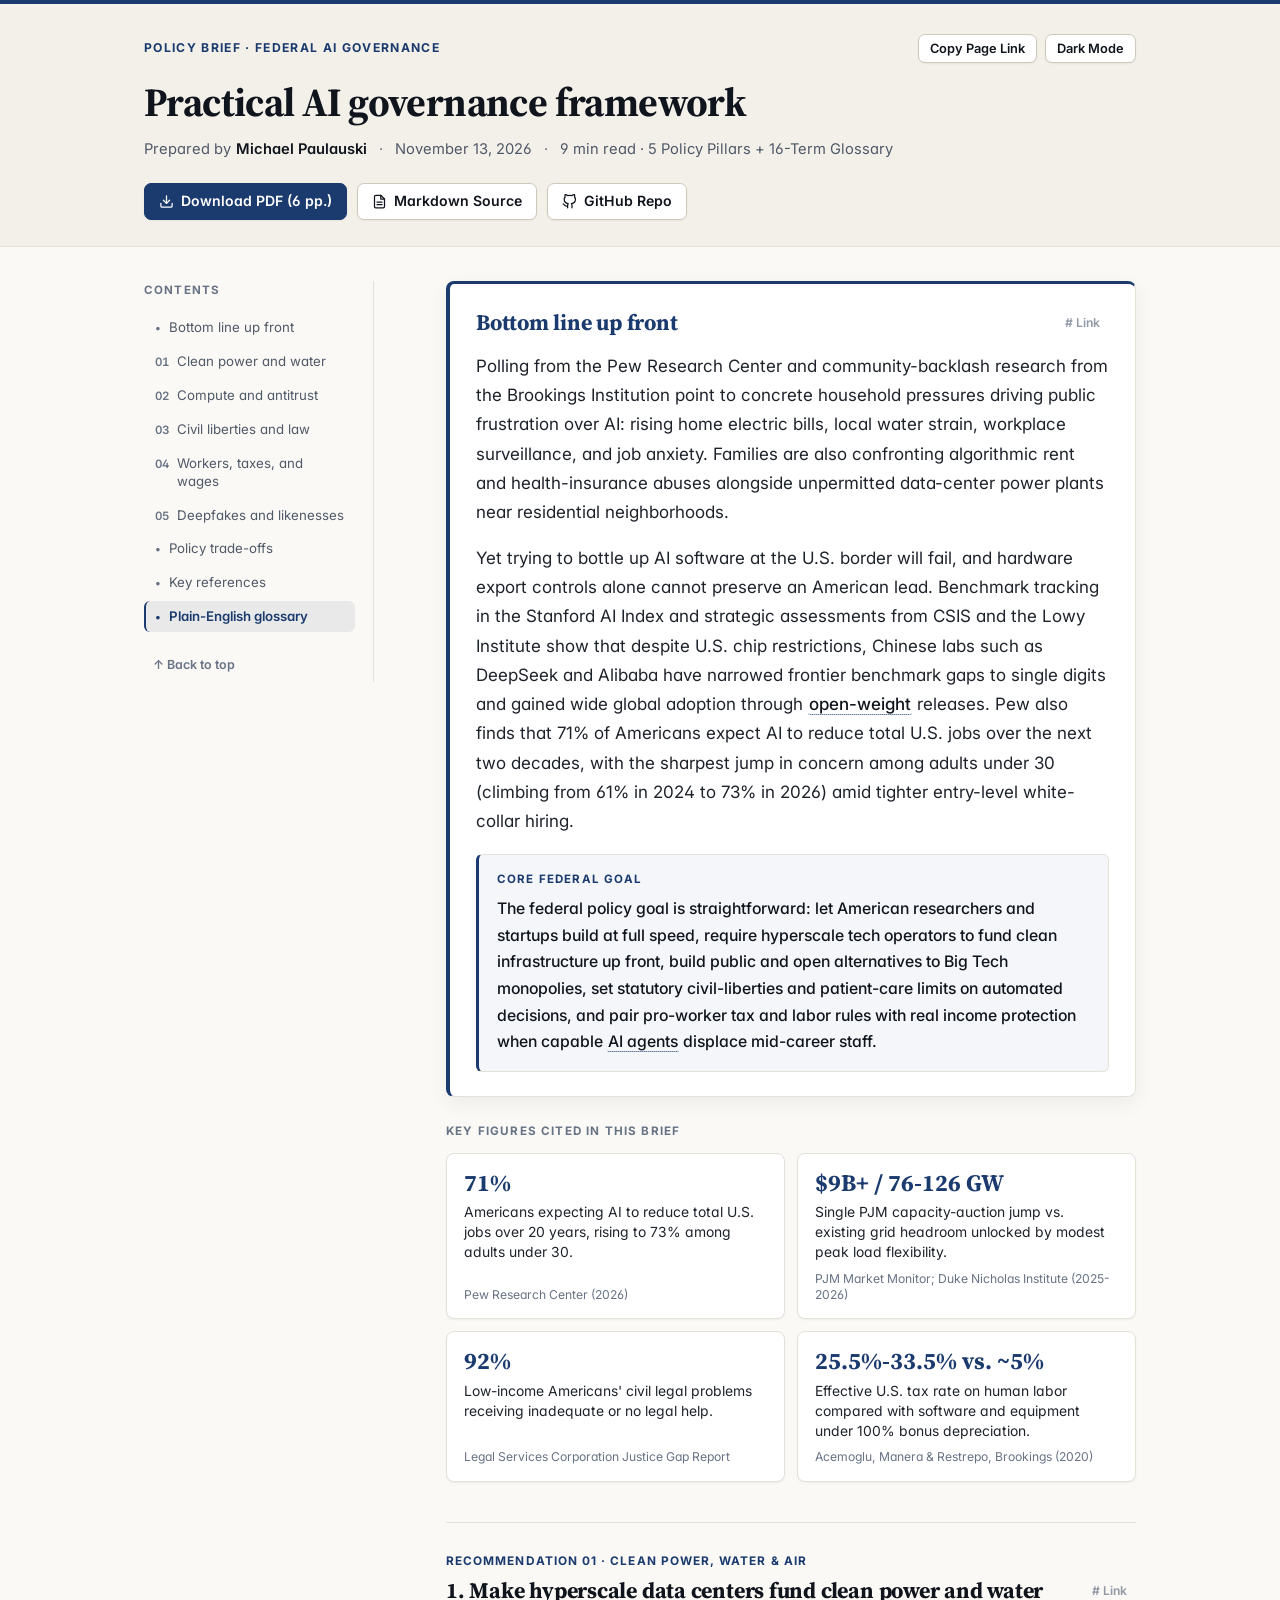
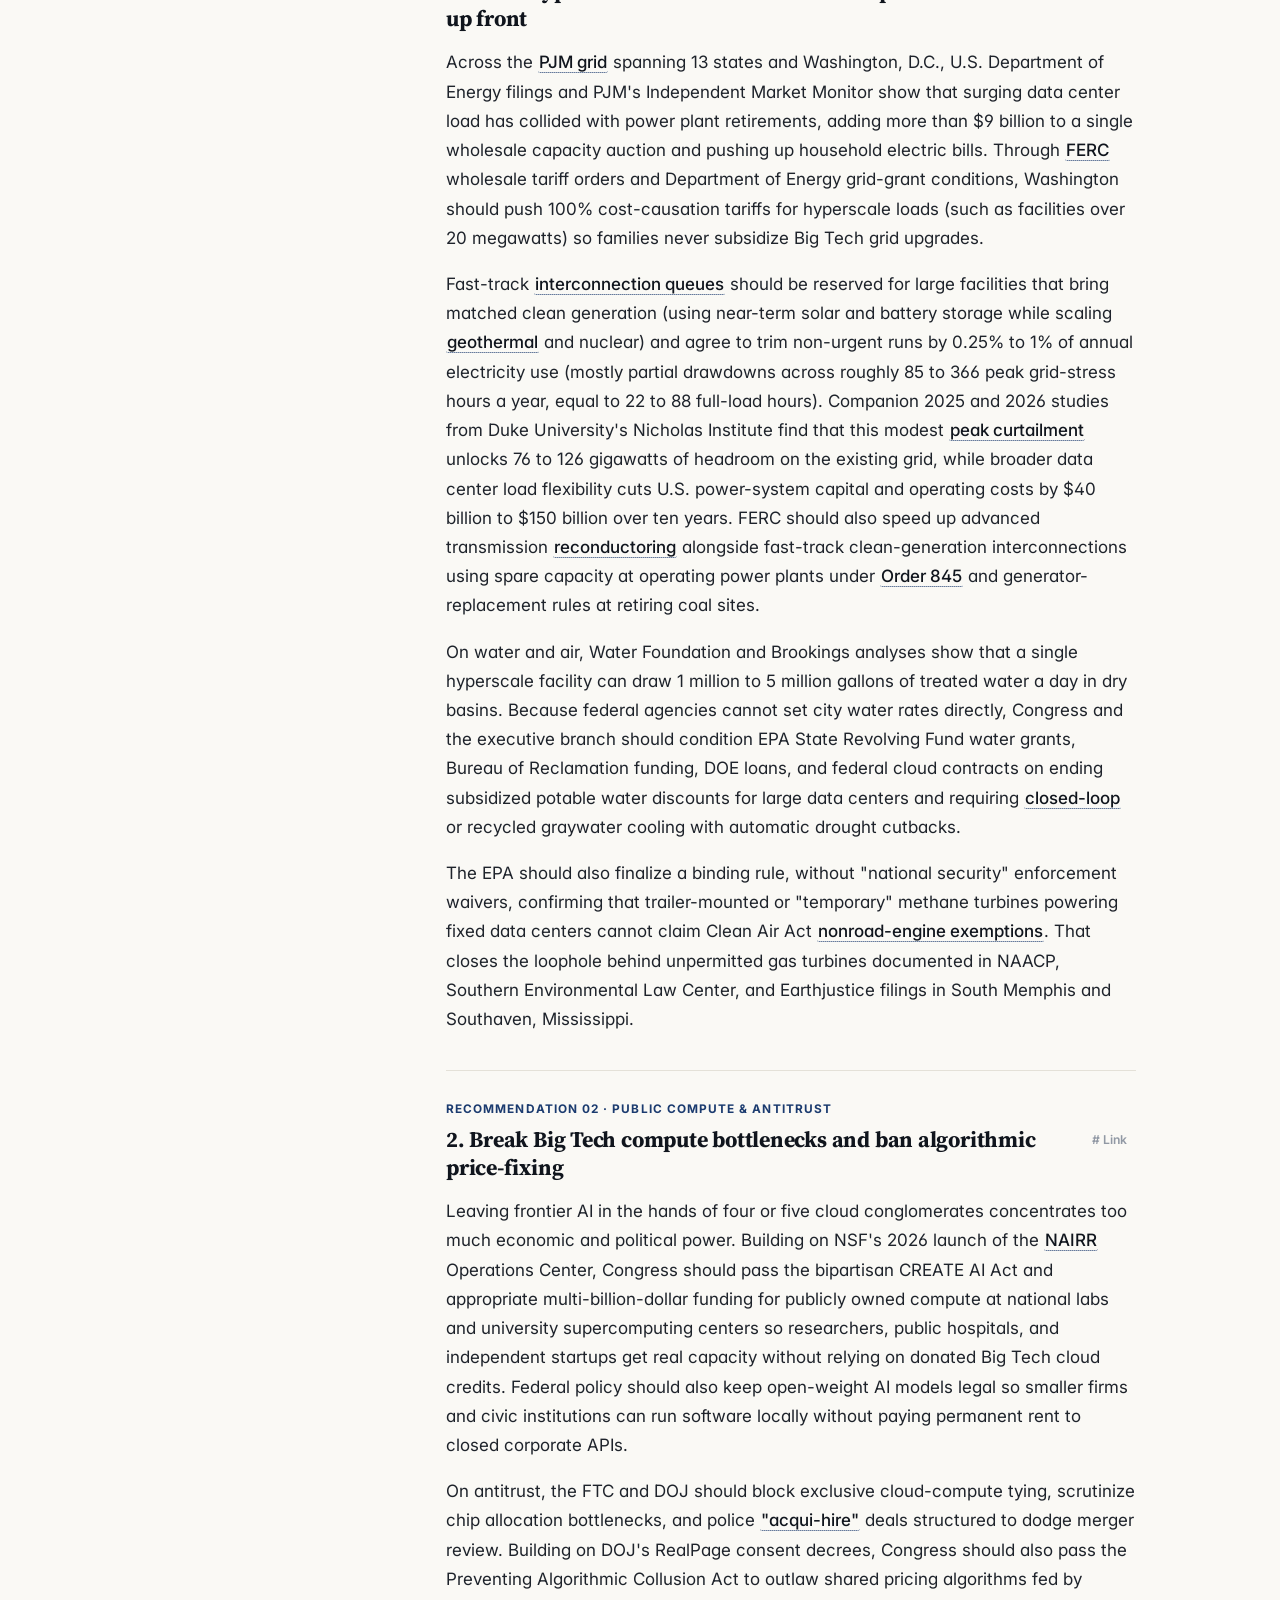
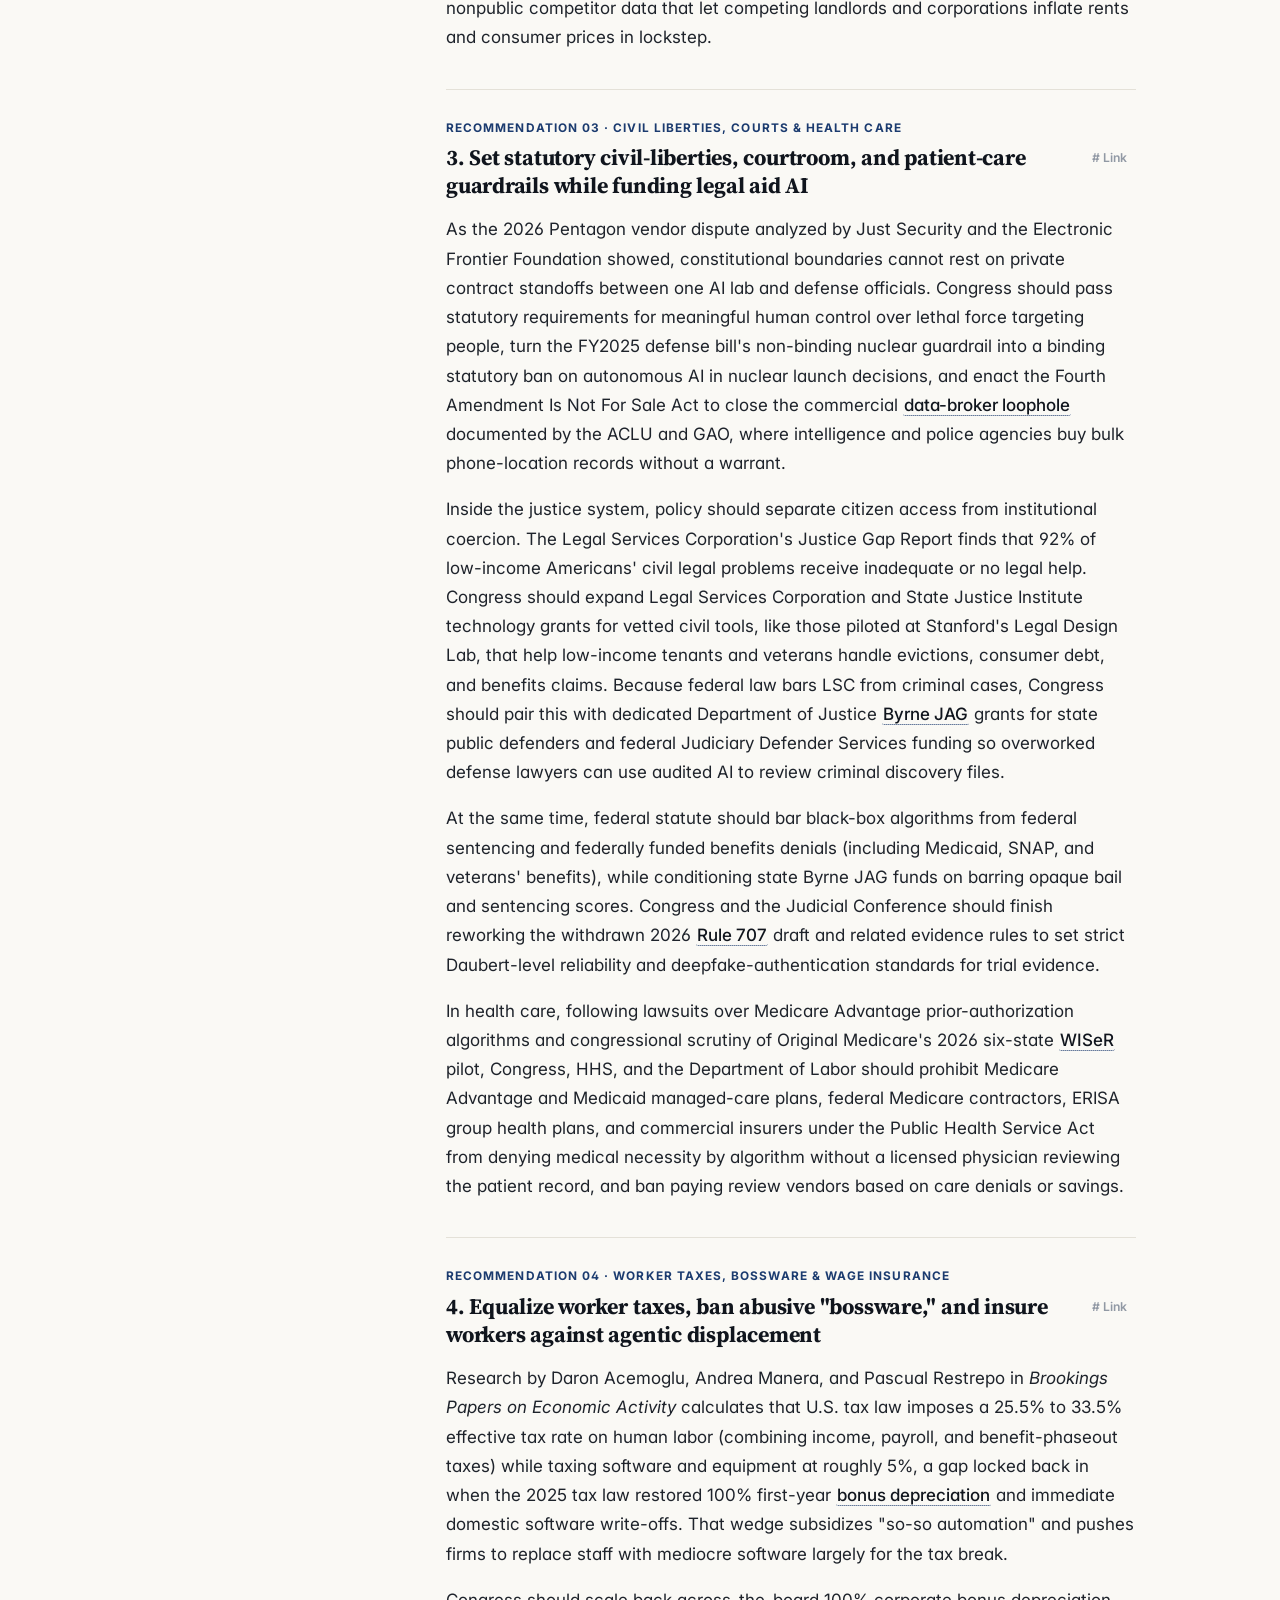
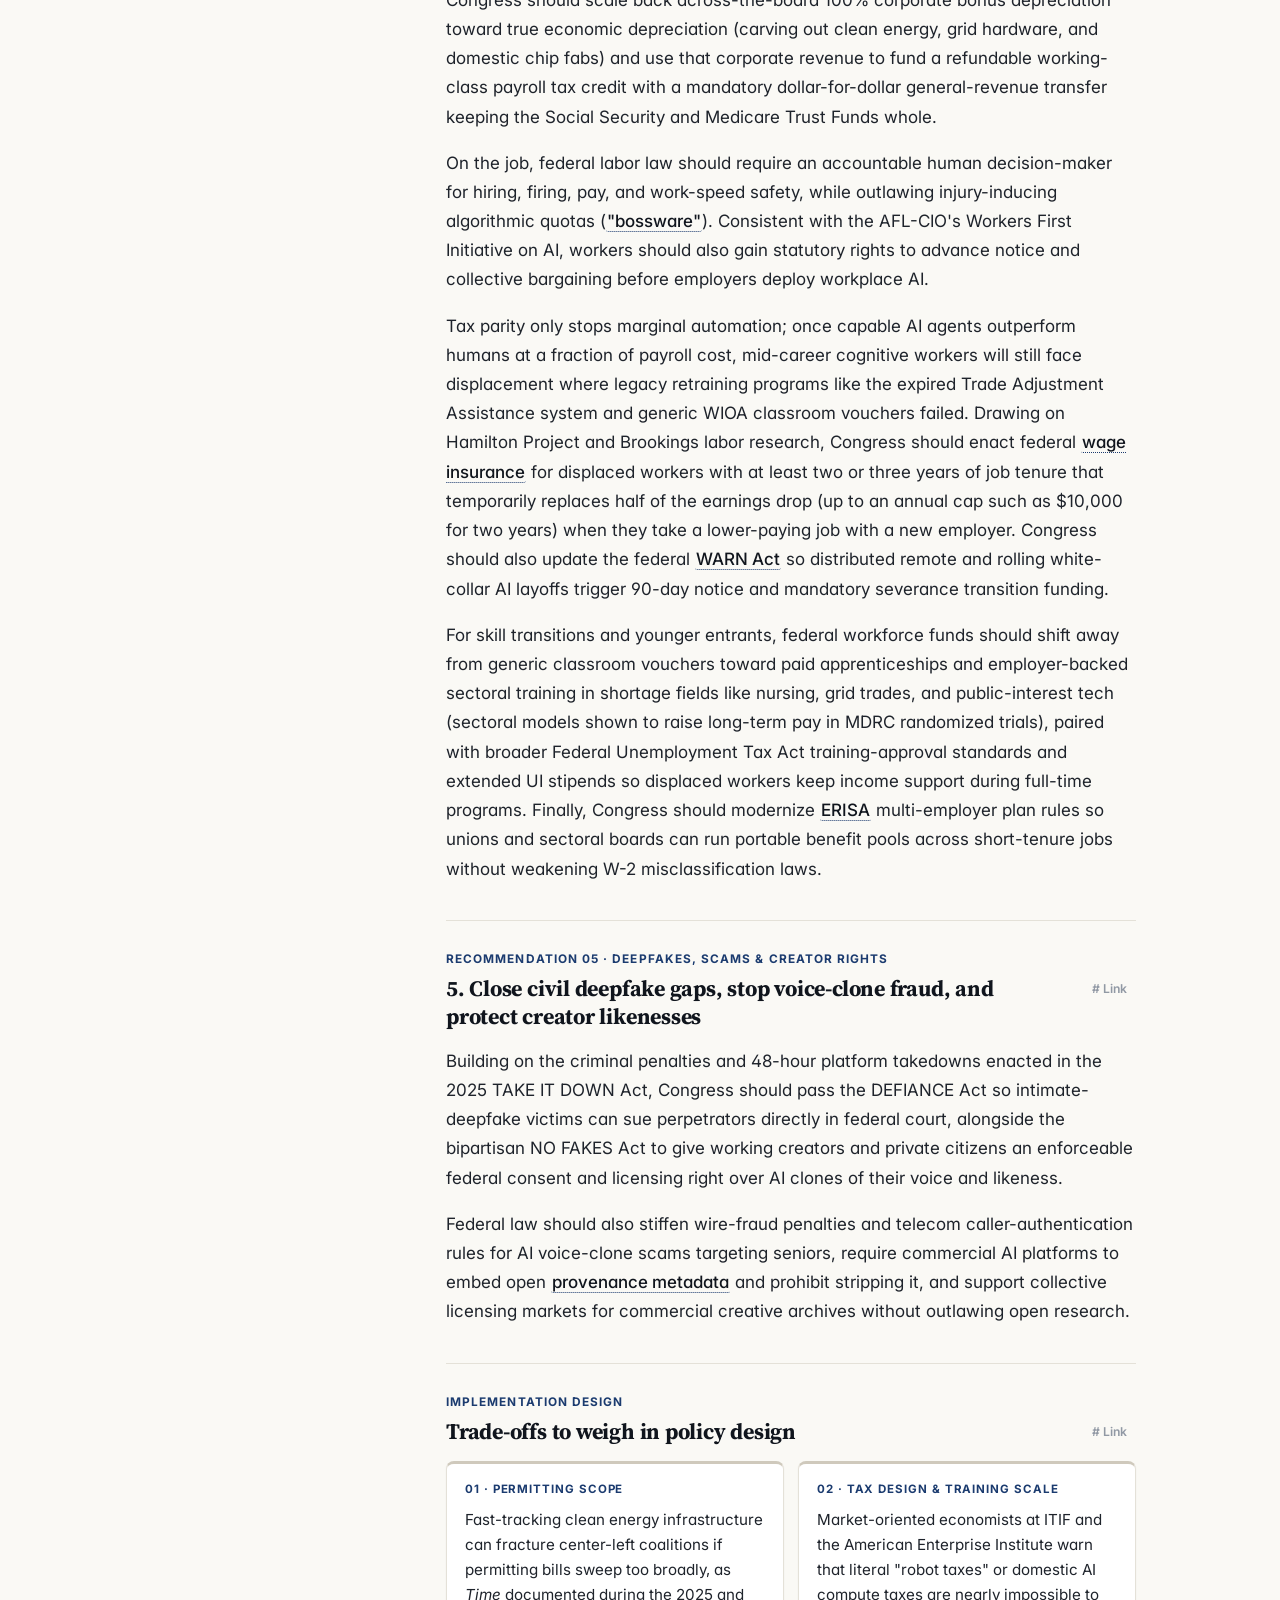
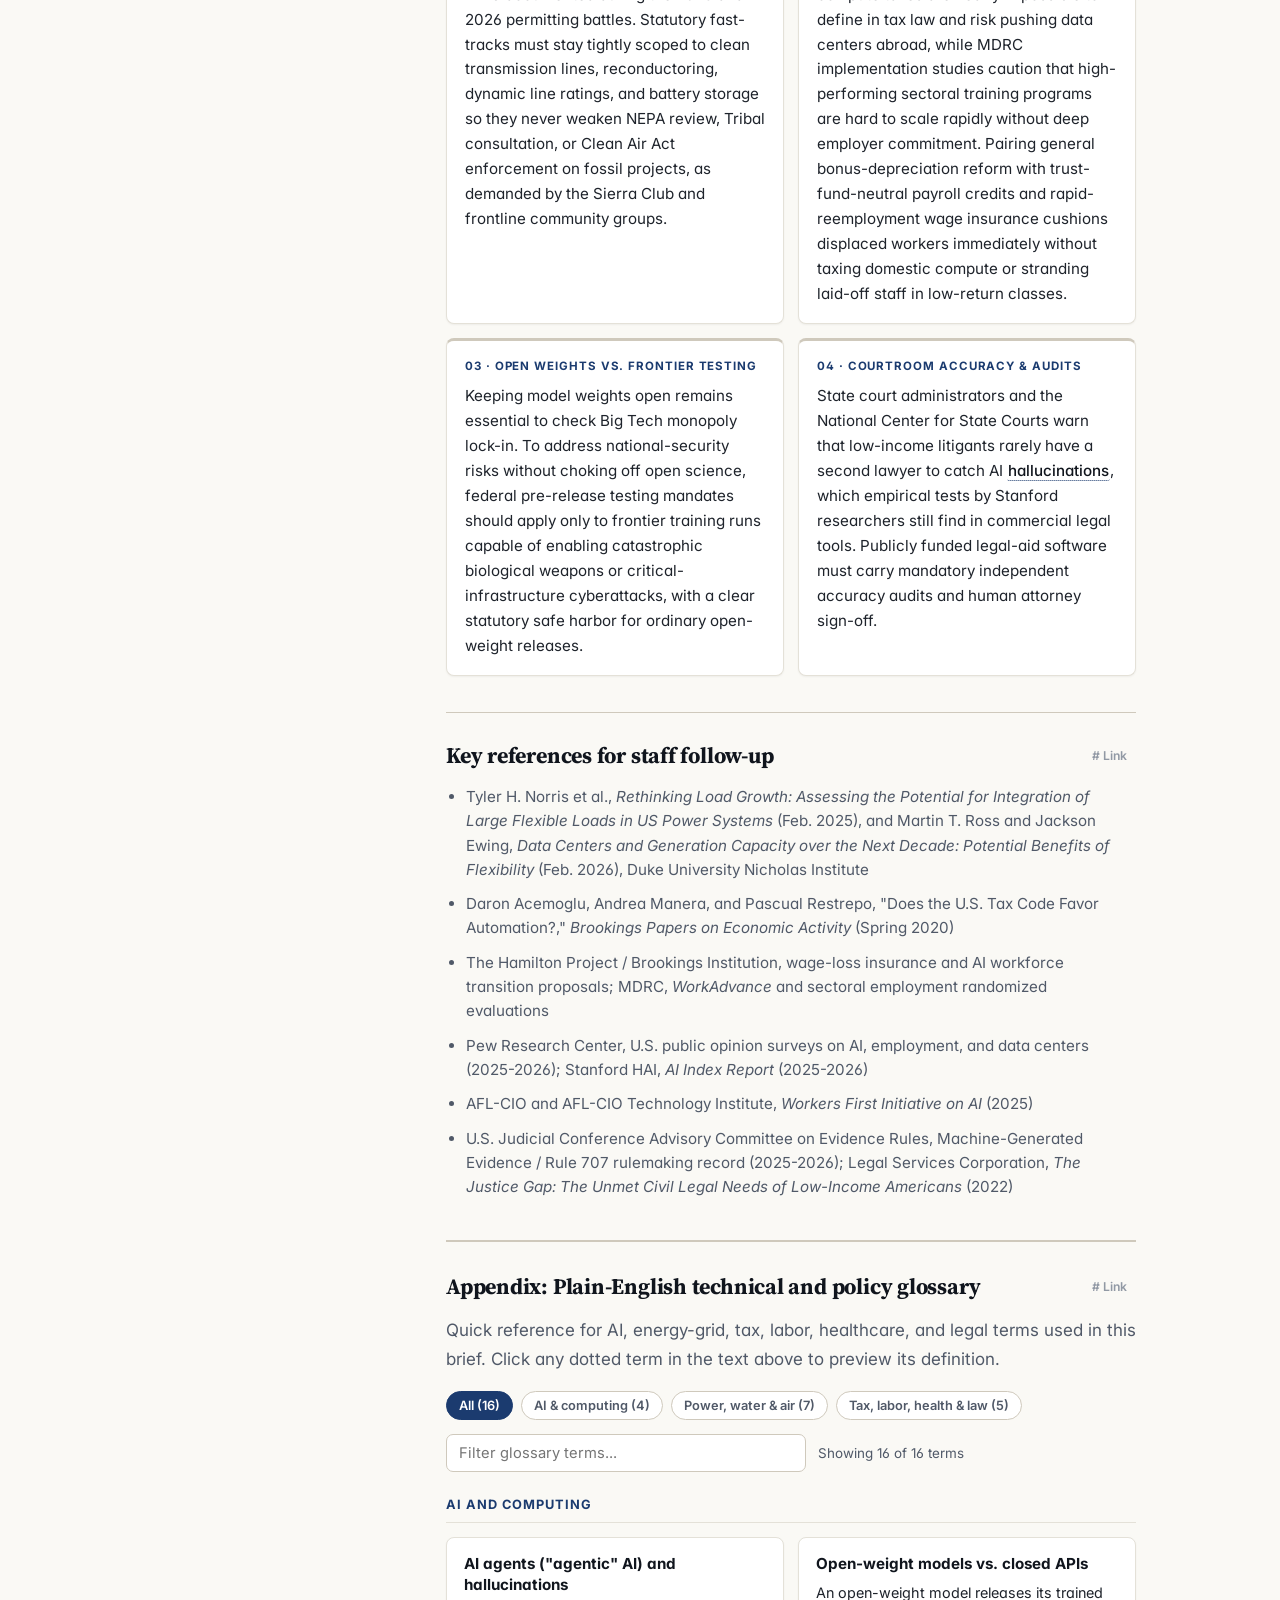
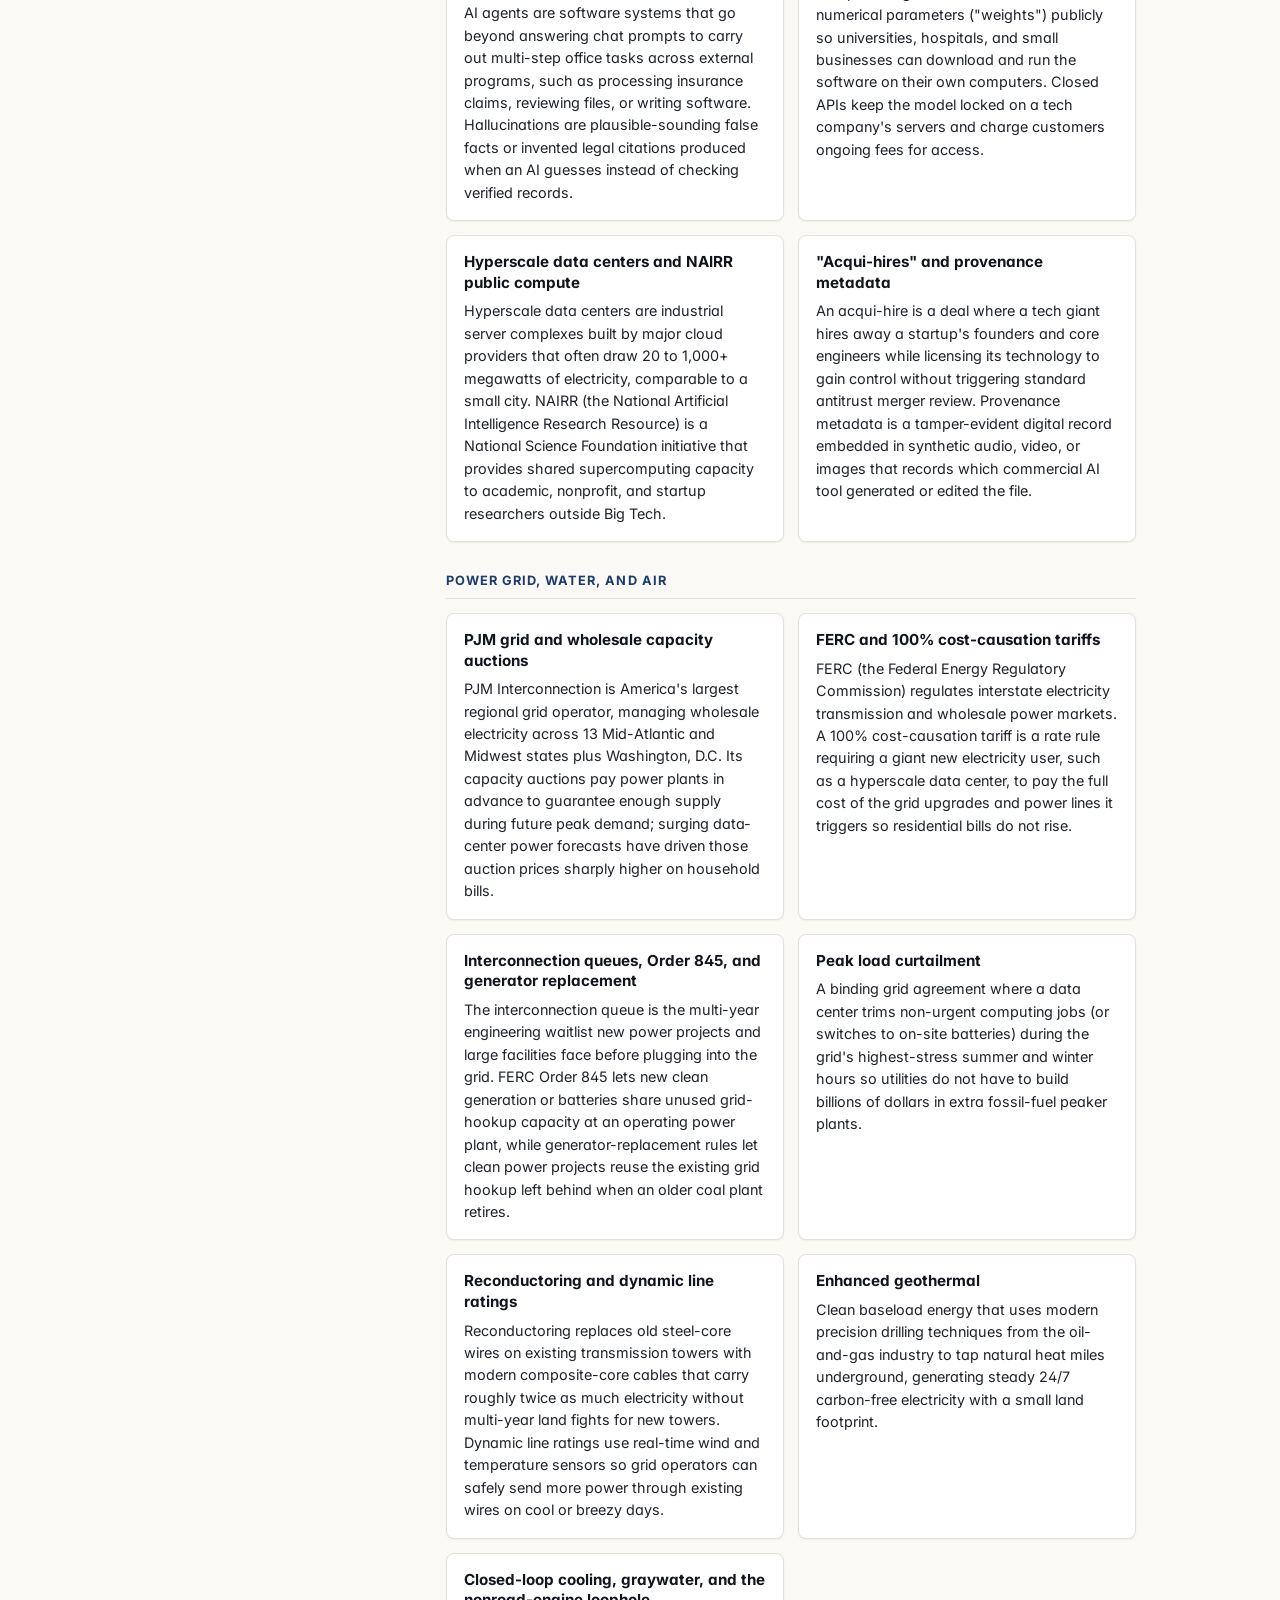
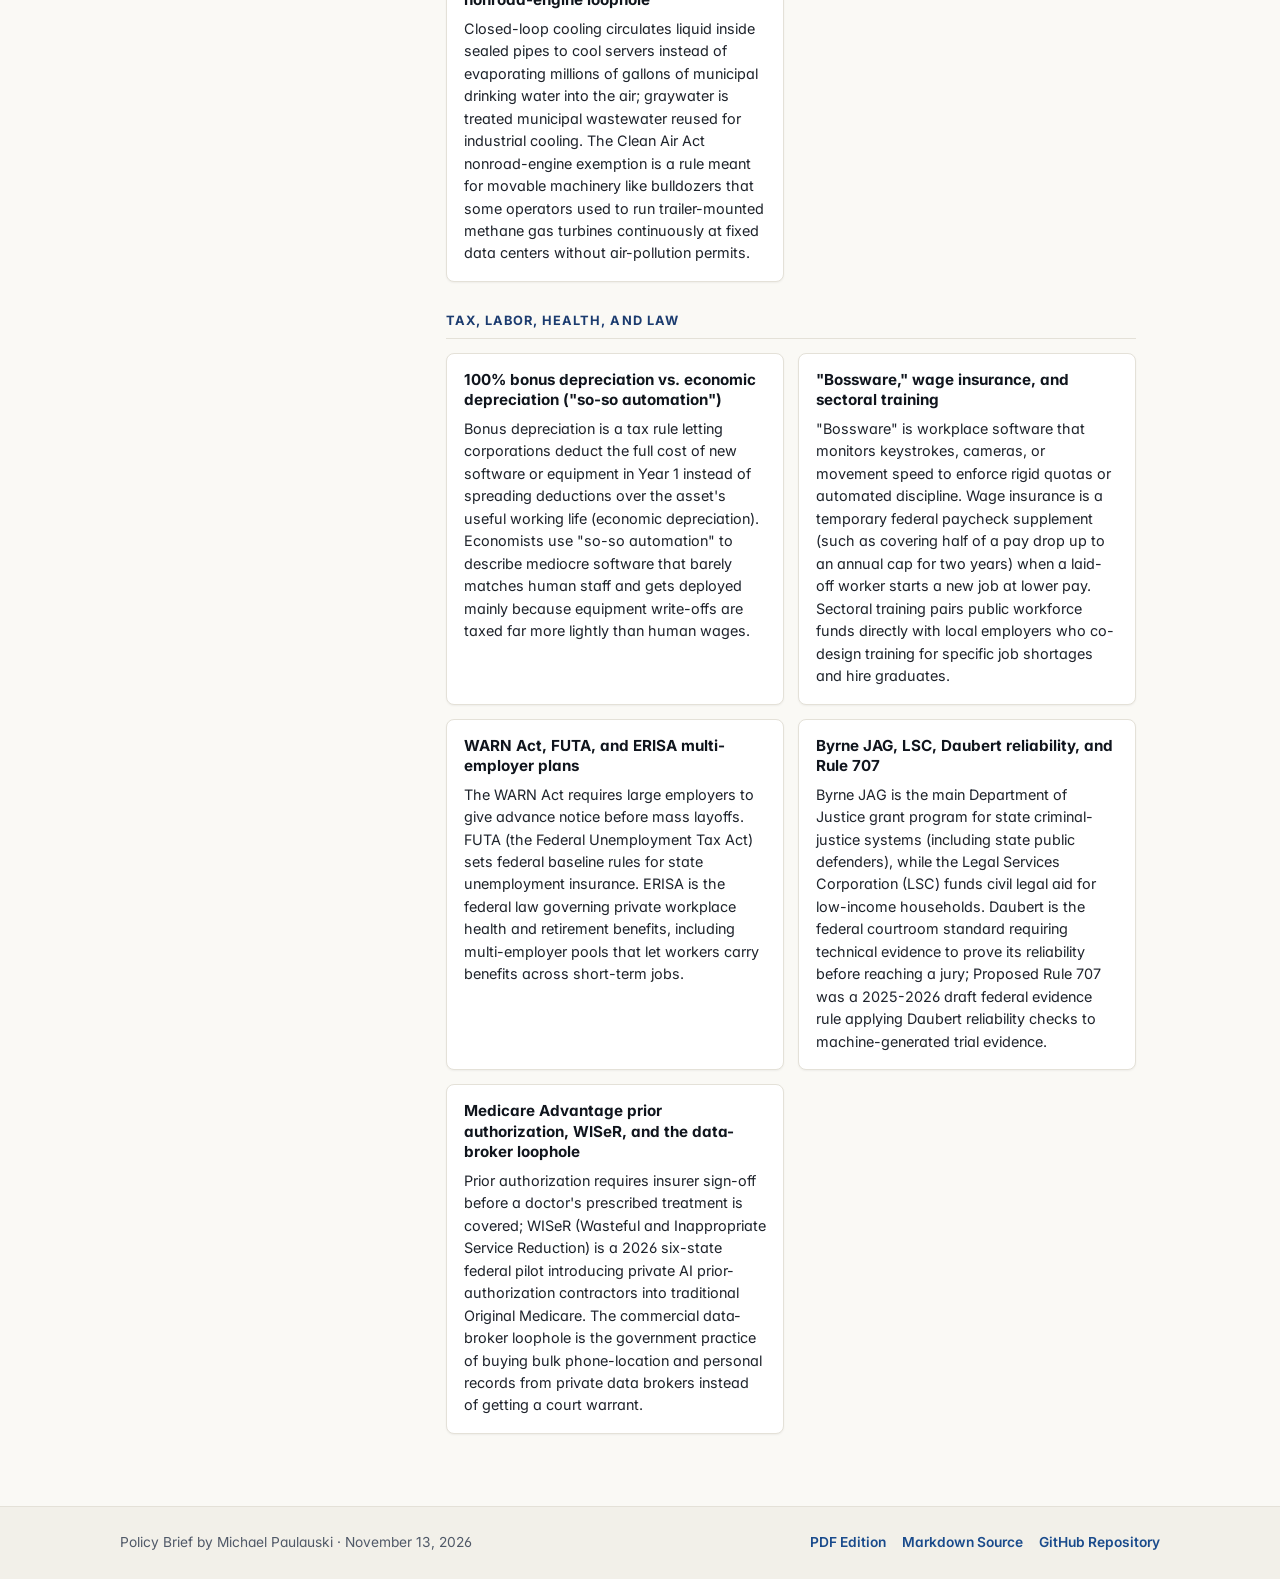
==== commit 616f16ee: "Refactor web edition typography, chunking, contrast, and glossary UX" ====
--- a/index.html
+++ b/index.html
@@ -23,21 +23,31 @@
   <script>
     (function () {
       try {
+        var params = new URLSearchParams(window.location.search);
+        var queryTheme = params.get("theme");
         var saved = localStorage.getItem("ai-brief-theme");
-        var theme = saved === "dark" || saved === "light"
-          ? saved
-          : (window.matchMedia && window.matchMedia("(prefers-color-scheme: dark)").matches ? "dark" : "light");
+        var theme = (queryTheme === "dark" || queryTheme === "light")
+          ? queryTheme
+          : (saved === "dark" || saved === "light"
+            ? saved
+            : (window.matchMedia && window.matchMedia("(prefers-color-scheme: dark)").matches ? "dark" : "light"));
         document.documentElement.setAttribute("data-theme", theme);
       } catch (e) {}
     })();
   </script>
+
+  <link rel="preconnect" href="https://fonts.googleapis.com" />
+  <link rel="preconnect" href="https://fonts.gstatic.com" crossorigin />
+  <link rel="stylesheet" href="https://fonts.googleapis.com/css2?family=Inter:wght@400;500;600;700&family=Source+Serif+4:opsz,wght@8..60,600;8..60,700&display=swap" />
   <link rel="stylesheet" href="styles.css" />
 </head>
 <body>
-  <header class="site-header">
+  <div id="reading-progress" class="reading-progress" aria-hidden="true"></div>
+
+  <header id="top" class="site-header">
     <div class="header-inner">
       <div class="header-top-row">
-        <div class="doc-badge">Policy Brief</div>
+        <div class="doc-badge">Policy Brief &middot; Federal AI Governance</div>
         <div class="utility-controls">
           <button id="copy-page-btn" class="btn btn-compact" type="button">Copy Page Link</button>
           <button id="theme-toggle-btn" class="btn btn-compact" type="button" aria-label="Toggle color theme">Dark Mode</button>
@@ -46,16 +56,38 @@
 
       <h1 class="site-title">Practical AI governance framework</h1>
 
-      <div class="meta-grid">
-        <div class="meta-item"><strong>Prepared by:</strong> Michael Paulauski</div>
-        <div class="meta-item"><strong>Date:</strong> November 13, 2026</div>
-        <div class="meta-item"><strong>Subject:</strong> Practical AI governance framework</div>
+      <div class="meta-bar">
+        <span class="meta-item">Prepared by <strong>Michael Paulauski</strong></span>
+        <span class="meta-sep" aria-hidden="true">&middot;</span>
+        <span class="meta-item">November 13, 2026</span>
+        <span class="meta-sep" aria-hidden="true">&middot;</span>
+        <span class="meta-item">9 min read &middot; 5 Policy Pillars + 16-Term Glossary</span>
       </div>
 
       <div class="action-bar">
-        <a class="btn btn-primary" href="./Practical-AI-Governance-Policy-Brief.pdf">Download PDF (6 pp.)</a>
-        <a class="btn" href="./Practical-AI-Governance-Policy-Brief.md">Markdown Source</a>
-        <a class="btn" href="https://github.com/mike10010100/ai-policy-brief">GitHub Repo</a>
+        <a class="btn btn-primary" href="./Practical-AI-Governance-Policy-Brief.pdf">
+          <svg viewBox="0 0 24 24" fill="none" stroke="currentColor" stroke-width="2" stroke-linecap="round" stroke-linejoin="round" aria-hidden="true">
+            <path d="M21 15v4a2 2 0 0 1-2 2H5a2 2 0 0 1-2-2v-4" />
+            <polyline points="7 10 12 15 17 10" />
+            <line x1="12" y1="15" x2="12" y2="3" />
+          </svg>
+          Download PDF (6 pp.)
+        </a>
+        <a class="btn" href="./Practical-AI-Governance-Policy-Brief.md">
+          <svg viewBox="0 0 24 24" fill="none" stroke="currentColor" stroke-width="2" stroke-linecap="round" stroke-linejoin="round" aria-hidden="true">
+            <path d="M14 2H6a2 2 0 0 0-2 2v16a2 2 0 0 0 2 2h12a2 2 0 0 0 2-2V8z" />
+            <polyline points="14 2 14 8 20 8" />
+            <line x1="16" y1="13" x2="8" y2="13" />
+            <line x1="16" y1="17" x2="8" y2="17" />
+          </svg>
+          Markdown Source
+        </a>
+        <a class="btn" href="https://github.com/mike10010100/ai-policy-brief">
+          <svg viewBox="0 0 24 24" fill="none" stroke="currentColor" stroke-width="2" stroke-linecap="round" stroke-linejoin="round" aria-hidden="true">
+            <path d="M9 19c-5 1.5-5-2.5-7-3m14 6v-3.87a3.37 3.37 0 0 0-.94-2.61c3.14-.35 6.44-1.54 6.44-7A5.44 5.44 0 0 0 20 4.77 5.07 5.07 0 0 0 19.91 1S18.73.65 16 2.48a13.38 13.38 0 0 0-7 0C6.27.65 5.09 1 5.09 1A5.07 5.07 0 0 0 5 4.77a5.44 5.44 0 0 0-1.5 3.78c0 5.42 3.3 6.61 6.44 7A3.37 3.37 0 0 0 9 18.13V22" />
+          </svg>
+          GitHub Repo
+        </a>
       </div>
     </div>
   </header>
@@ -81,16 +113,17 @@
     <aside class="toc-sidebar" aria-label="Table of contents">
       <div class="toc-heading">Contents</div>
       <ul class="toc-list">
-        <li><a class="toc-link" href="#bluf">Bottom line up front</a></li>
-        <li><a class="toc-link" href="#data-centers">1. Clean power and water</a></li>
-        <li><a class="toc-link" href="#compute-antitrust">2. Compute and antitrust</a></li>
-        <li><a class="toc-link" href="#civil-liberties-justice">3. Civil liberties and law</a></li>
-        <li><a class="toc-link" href="#workers-taxes">4. Workers, taxes, and wages</a></li>
-        <li><a class="toc-link" href="#deepfakes-fraud">5. Deepfakes and likenesses</a></li>
-        <li><a class="toc-link" href="#trade-offs">Policy trade-offs</a></li>
-        <li><a class="toc-link" href="#references">Key references</a></li>
-        <li><a class="toc-link" href="#glossary">Plain-English glossary</a></li>
+        <li><a class="toc-link" href="#bluf"><span class="toc-num">&bull;</span><span>Bottom line up front</span></a></li>
+        <li><a class="toc-link" href="#data-centers"><span class="toc-num">01</span><span>Clean power and water</span></a></li>
+        <li><a class="toc-link" href="#compute-antitrust"><span class="toc-num">02</span><span>Compute and antitrust</span></a></li>
+        <li><a class="toc-link" href="#civil-liberties-justice"><span class="toc-num">03</span><span>Civil liberties and law</span></a></li>
+        <li><a class="toc-link" href="#workers-taxes"><span class="toc-num">04</span><span>Workers, taxes, and wages</span></a></li>
+        <li><a class="toc-link" href="#deepfakes-fraud"><span class="toc-num">05</span><span>Deepfakes and likenesses</span></a></li>
+        <li><a class="toc-link" href="#trade-offs"><span class="toc-num">&bull;</span><span>Policy trade-offs</span></a></li>
+        <li><a class="toc-link" href="#references"><span class="toc-num">&bull;</span><span>Key references</span></a></li>
+        <li><a class="toc-link" href="#glossary"><span class="toc-num">&bull;</span><span>Plain-English glossary</span></a></li>
       </ul>
+      <a class="toc-back-top" href="#top">&uarr; Back to top</a>
     </aside>
 
     <main class="brief-article">
@@ -99,64 +132,121 @@
           <h2>Bottom line up front</h2>
           <button class="copy-anchor-btn" type="button" data-anchor="#bluf" aria-label="Copy link to Bottom line up front"># Link</button>
         </div>
-        <p>Polling from the Pew Research Center and community-backlash research from the Brookings Institution point to concrete household pressures driving public frustration over AI: rising home electric bills, local water strain, workplace surveillance, and job anxiety. Families are also confronting algorithmic rent and health-insurance abuses alongside unpermitted data-center power plants near residential neighborhoods. Yet trying to bottle up AI software at the U.S. border will fail, and hardware export controls alone cannot preserve an American lead. Benchmark tracking in the Stanford AI Index and strategic assessments from CSIS and the Lowy Institute show that despite U.S. chip restrictions, Chinese labs such as DeepSeek and Alibaba have narrowed frontier benchmark gaps to single digits and gained wide global adoption through open-weight releases. Pew also finds that 71% of Americans expect AI to reduce total U.S. jobs over the next two decades, with the sharpest jump in concern among adults under 30 (climbing from 61% in 2024 to 73% in 2026) amid tighter entry-level white-collar hiring.</p>
-        <p>The federal policy goal is straightforward: let American researchers and startups build at full speed, require hyperscale tech operators to fund clean infrastructure up front, build public and open alternatives to Big Tech monopolies, set statutory civil-liberties and patient-care limits on automated decisions, and pair pro-worker tax and labor rules with real income protection when capable AI agents displace mid-career staff.</p>
-      </section>
+        <p data-verbatim>Polling from the Pew Research Center and community-backlash research from the Brookings Institution point to concrete household pressures driving public frustration over AI: rising home electric bills, local water strain, workplace surveillance, and job anxiety. Families are also confronting algorithmic rent and health-insurance abuses alongside unpermitted data-center power plants near residential neighborhoods.</p>
+        <p data-verbatim>Yet trying to bottle up AI software at the U.S. border will fail, and hardware export controls alone cannot preserve an American lead. Benchmark tracking in the Stanford AI Index and strategic assessments from CSIS and the Lowy Institute show that despite U.S. chip restrictions, Chinese labs such as DeepSeek and Alibaba have narrowed frontier benchmark gaps to single digits and gained wide global adoption through <span class="inline-term" tabindex="0" role="button" data-glossary-target="term-2">open-weight</span> releases. Pew also finds that 71% of Americans expect AI to reduce total U.S. jobs over the next two decades, with the sharpest jump in concern among adults under 30 (climbing from 61% in 2024 to 73% in 2026) amid tighter entry-level white-collar hiring.</p>
+        <div class="bluf-goal">
+          <div class="goal-kicker">Core Federal Goal</div>
+          <p data-verbatim>The federal policy goal is straightforward: let American researchers and startups build at full speed, require hyperscale tech operators to fund clean infrastructure up front, build public and open alternatives to Big Tech monopolies, set statutory civil-liberties and patient-care limits on automated decisions, and pair pro-worker tax and labor rules with real income protection when capable <span class="inline-term" tabindex="0" role="button" data-glossary-target="term-1">AI agents</span> displace mid-career staff.</p>
+        </div>
+      </section>
+
+      <aside class="metrics-strip" aria-label="Key figures cited in this brief">
+        <div class="metrics-heading">Key figures cited in this brief</div>
+        <div class="metrics-grid">
+          <div class="stat-card">
+            <div class="stat-figure">71%</div>
+            <div class="stat-label">Americans expecting AI to reduce total U.S. jobs over 20 years, rising to 73% among adults under 30.</div>
+            <div class="stat-cite">Pew Research Center (2026)</div>
+          </div>
+          <div class="stat-card">
+            <div class="stat-figure">$9B+ / 76-126 GW</div>
+            <div class="stat-label">Single PJM capacity-auction jump vs. existing grid headroom unlocked by modest peak load flexibility.</div>
+            <div class="stat-cite">PJM Market Monitor; Duke Nicholas Institute (2025-2026)</div>
+          </div>
+          <div class="stat-card">
+            <div class="stat-figure">92%</div>
+            <div class="stat-label">Low-income Americans' civil legal problems receiving inadequate or no legal help.</div>
+            <div class="stat-cite">Legal Services Corporation Justice Gap Report</div>
+          </div>
+          <div class="stat-card">
+            <div class="stat-figure">25.5%-33.5% vs. ~5%</div>
+            <div class="stat-label">Effective U.S. tax rate on human labor compared with software and equipment under 100% bonus depreciation.</div>
+            <div class="stat-cite">Acemoglu, Manera &amp; Restrepo, Brookings (2020)</div>
+          </div>
+        </div>
+      </aside>
 
       <section id="data-centers" class="brief-section">
+        <div class="section-kicker">Recommendation 01 &middot; Clean Power, Water &amp; Air</div>
         <div class="section-head">
           <h2>1. Make hyperscale data centers fund clean power and water up front</h2>
           <button class="copy-anchor-btn" type="button" data-anchor="#data-centers" aria-label="Copy link to Section 1"># Link</button>
         </div>
-        <p>Across the PJM grid spanning 13 states and Washington, D.C., U.S. Department of Energy filings and PJM's Independent Market Monitor show that surging data center load has collided with power plant retirements, adding more than $9 billion to a single wholesale capacity auction and pushing up household electric bills. Through FERC wholesale tariff orders and Department of Energy grid-grant conditions, Washington should push 100% cost-causation tariffs for hyperscale loads (such as facilities over 20 megawatts) so families never subsidize Big Tech grid upgrades. Fast-track interconnection queues should be reserved for large facilities that bring matched clean generation (using near-term solar and battery storage while scaling geothermal and nuclear) and agree to trim non-urgent runs by 0.25% to 1% of annual electricity use (mostly partial drawdowns across roughly 85 to 366 peak grid-stress hours a year, equal to 22 to 88 full-load hours). Companion 2025 and 2026 studies from Duke University's Nicholas Institute find that this modest peak curtailment unlocks 76 to 126 gigawatts of headroom on the existing grid, while broader data center load flexibility cuts U.S. power-system capital and operating costs by $40 billion to $150 billion over ten years. FERC should also speed up advanced transmission reconductoring alongside fast-track clean-generation interconnections using spare capacity at operating power plants under Order 845 and generator-replacement rules at retiring coal sites.</p>
-        <p>On water and air, Water Foundation and Brookings analyses show that a single hyperscale facility can draw 1 million to 5 million gallons of treated water a day in dry basins. Because federal agencies cannot set city water rates directly, Congress and the executive branch should condition EPA State Revolving Fund water grants, Bureau of Reclamation funding, DOE loans, and federal cloud contracts on ending subsidized potable water discounts for large data centers and requiring closed-loop or recycled graywater cooling with automatic drought cutbacks. The EPA should also finalize a binding rule, without "national security" enforcement waivers, confirming that trailer-mounted or "temporary" methane turbines powering fixed data centers cannot claim Clean Air Act nonroad-engine exemptions. That closes the loophole behind unpermitted gas turbines documented in NAACP, Southern Environmental Law Center, and Earthjustice filings in South Memphis and Southaven, Mississippi.</p>
+        <p data-verbatim>Across the <span class="inline-term" tabindex="0" role="button" data-glossary-target="term-5">PJM grid</span> spanning 13 states and Washington, D.C., U.S. Department of Energy filings and PJM's Independent Market Monitor show that surging data center load has collided with power plant retirements, adding more than $9 billion to a single wholesale capacity auction and pushing up household electric bills. Through <span class="inline-term" tabindex="0" role="button" data-glossary-target="term-6">FERC</span> wholesale tariff orders and Department of Energy grid-grant conditions, Washington should push 100% cost-causation tariffs for hyperscale loads (such as facilities over 20 megawatts) so families never subsidize Big Tech grid upgrades.</p>
+        <p data-verbatim>Fast-track <span class="inline-term" tabindex="0" role="button" data-glossary-target="term-7">interconnection queues</span> should be reserved for large facilities that bring matched clean generation (using near-term solar and battery storage while scaling <span class="inline-term" tabindex="0" role="button" data-glossary-target="term-10">geothermal</span> and nuclear) and agree to trim non-urgent runs by 0.25% to 1% of annual electricity use (mostly partial drawdowns across roughly 85 to 366 peak grid-stress hours a year, equal to 22 to 88 full-load hours). Companion 2025 and 2026 studies from Duke University's Nicholas Institute find that this modest <span class="inline-term" tabindex="0" role="button" data-glossary-target="term-8">peak curtailment</span> unlocks 76 to 126 gigawatts of headroom on the existing grid, while broader data center load flexibility cuts U.S. power-system capital and operating costs by $40 billion to $150 billion over ten years. FERC should also speed up advanced transmission <span class="inline-term" tabindex="0" role="button" data-glossary-target="term-9">reconductoring</span> alongside fast-track clean-generation interconnections using spare capacity at operating power plants under <span class="inline-term" tabindex="0" role="button" data-glossary-target="term-7">Order 845</span> and generator-replacement rules at retiring coal sites.</p>
+        <p data-verbatim>On water and air, Water Foundation and Brookings analyses show that a single hyperscale facility can draw 1 million to 5 million gallons of treated water a day in dry basins. Because federal agencies cannot set city water rates directly, Congress and the executive branch should condition EPA State Revolving Fund water grants, Bureau of Reclamation funding, DOE loans, and federal cloud contracts on ending subsidized potable water discounts for large data centers and requiring <span class="inline-term" tabindex="0" role="button" data-glossary-target="term-11">closed-loop</span> or recycled graywater cooling with automatic drought cutbacks.</p>
+        <p data-verbatim>The EPA should also finalize a binding rule, without "national security" enforcement waivers, confirming that trailer-mounted or "temporary" methane turbines powering fixed data centers cannot claim Clean Air Act <span class="inline-term" tabindex="0" role="button" data-glossary-target="term-11">nonroad-engine exemptions</span>. That closes the loophole behind unpermitted gas turbines documented in NAACP, Southern Environmental Law Center, and Earthjustice filings in South Memphis and Southaven, Mississippi.</p>
       </section>
 
       <section id="compute-antitrust" class="brief-section">
+        <div class="section-kicker">Recommendation 02 &middot; Public Compute &amp; Antitrust</div>
         <div class="section-head">
           <h2>2. Break Big Tech compute bottlenecks and ban algorithmic price-fixing</h2>
           <button class="copy-anchor-btn" type="button" data-anchor="#compute-antitrust" aria-label="Copy link to Section 2"># Link</button>
         </div>
-        <p>Leaving frontier AI in the hands of four or five cloud conglomerates concentrates too much economic and political power. Building on NSF's 2026 launch of the NAIRR Operations Center, Congress should pass the bipartisan CREATE AI Act and appropriate multi-billion-dollar funding for publicly owned compute at national labs and university supercomputing centers so researchers, public hospitals, and independent startups get real capacity without relying on donated Big Tech cloud credits. Federal policy should also keep open-weight AI models legal so smaller firms and civic institutions can run software locally without paying permanent rent to closed corporate APIs. On antitrust, the FTC and DOJ should block exclusive cloud-compute tying, scrutinize chip allocation bottlenecks, and police "acqui-hire" deals structured to dodge merger review. Building on DOJ's RealPage consent decrees, Congress should also pass the Preventing Algorithmic Collusion Act to outlaw shared pricing algorithms fed by nonpublic competitor data that let competing landlords and corporations inflate rents and consumer prices in lockstep.</p>
+        <p data-verbatim>Leaving frontier AI in the hands of four or five cloud conglomerates concentrates too much economic and political power. Building on NSF's 2026 launch of the <span class="inline-term" tabindex="0" role="button" data-glossary-target="term-3">NAIRR</span> Operations Center, Congress should pass the bipartisan CREATE AI Act and appropriate multi-billion-dollar funding for publicly owned compute at national labs and university supercomputing centers so researchers, public hospitals, and independent startups get real capacity without relying on donated Big Tech cloud credits. Federal policy should also keep open-weight AI models legal so smaller firms and civic institutions can run software locally without paying permanent rent to closed corporate APIs.</p>
+        <p data-verbatim>On antitrust, the FTC and DOJ should block exclusive cloud-compute tying, scrutinize chip allocation bottlenecks, and police <span class="inline-term" tabindex="0" role="button" data-glossary-target="term-4">"acqui-hire"</span> deals structured to dodge merger review. Building on DOJ's RealPage consent decrees, Congress should also pass the Preventing Algorithmic Collusion Act to outlaw shared pricing algorithms fed by nonpublic competitor data that let competing landlords and corporations inflate rents and consumer prices in lockstep.</p>
       </section>
 
       <section id="civil-liberties-justice" class="brief-section">
+        <div class="section-kicker">Recommendation 03 &middot; Civil Liberties, Courts &amp; Health Care</div>
         <div class="section-head">
           <h2>3. Set statutory civil-liberties, courtroom, and patient-care guardrails while funding legal aid AI</h2>
           <button class="copy-anchor-btn" type="button" data-anchor="#civil-liberties-justice" aria-label="Copy link to Section 3"># Link</button>
         </div>
-        <p>As the 2026 Pentagon vendor dispute analyzed by Just Security and the Electronic Frontier Foundation showed, constitutional boundaries cannot rest on private contract standoffs between one AI lab and defense officials. Congress should pass statutory requirements for meaningful human control over lethal force targeting people, turn the FY2025 defense bill's non-binding nuclear guardrail into a binding statutory ban on autonomous AI in nuclear launch decisions, and enact the Fourth Amendment Is Not For Sale Act to close the commercial data-broker loophole documented by the ACLU and GAO, where intelligence and police agencies buy bulk phone-location records without a warrant.</p>
-        <p>Inside the justice system, policy should separate citizen access from institutional coercion. The Legal Services Corporation's Justice Gap Report finds that 92% of low-income Americans' civil legal problems receive inadequate or no legal help. Congress should expand Legal Services Corporation and State Justice Institute technology grants for vetted civil tools, like those piloted at Stanford's Legal Design Lab, that help low-income tenants and veterans handle evictions, consumer debt, and benefits claims. Because federal law bars LSC from criminal cases, Congress should pair this with dedicated Department of Justice Byrne JAG grants for state public defenders and federal Judiciary Defender Services funding so overworked defense lawyers can use audited AI to review criminal discovery files.</p>
-        <p>At the same time, federal statute should bar black-box algorithms from federal sentencing and federally funded benefits denials (including Medicaid, SNAP, and veterans' benefits), while conditioning state Byrne JAG funds on barring opaque bail and sentencing scores. Congress and the Judicial Conference should finish reworking the withdrawn 2026 Rule 707 draft and related evidence rules to set strict Daubert-level reliability and deepfake-authentication standards for trial evidence. In health care, following lawsuits over Medicare Advantage prior-authorization algorithms and congressional scrutiny of Original Medicare's 2026 six-state WISeR pilot, Congress, HHS, and the Department of Labor should prohibit Medicare Advantage and Medicaid managed-care plans, federal Medicare contractors, ERISA group health plans, and commercial insurers under the Public Health Service Act from denying medical necessity by algorithm without a licensed physician reviewing the patient record, and ban paying review vendors based on care denials or savings.</p>
+        <p data-verbatim>As the 2026 Pentagon vendor dispute analyzed by Just Security and the Electronic Frontier Foundation showed, constitutional boundaries cannot rest on private contract standoffs between one AI lab and defense officials. Congress should pass statutory requirements for meaningful human control over lethal force targeting people, turn the FY2025 defense bill's non-binding nuclear guardrail into a binding statutory ban on autonomous AI in nuclear launch decisions, and enact the Fourth Amendment Is Not For Sale Act to close the commercial <span class="inline-term" tabindex="0" role="button" data-glossary-target="term-16">data-broker loophole</span> documented by the ACLU and GAO, where intelligence and police agencies buy bulk phone-location records without a warrant.</p>
+        <p data-verbatim>Inside the justice system, policy should separate citizen access from institutional coercion. The Legal Services Corporation's Justice Gap Report finds that 92% of low-income Americans' civil legal problems receive inadequate or no legal help. Congress should expand Legal Services Corporation and State Justice Institute technology grants for vetted civil tools, like those piloted at Stanford's Legal Design Lab, that help low-income tenants and veterans handle evictions, consumer debt, and benefits claims. Because federal law bars LSC from criminal cases, Congress should pair this with dedicated Department of Justice <span class="inline-term" tabindex="0" role="button" data-glossary-target="term-15">Byrne JAG</span> grants for state public defenders and federal Judiciary Defender Services funding so overworked defense lawyers can use audited AI to review criminal discovery files.</p>
+        <p data-verbatim>At the same time, federal statute should bar black-box algorithms from federal sentencing and federally funded benefits denials (including Medicaid, SNAP, and veterans' benefits), while conditioning state Byrne JAG funds on barring opaque bail and sentencing scores. Congress and the Judicial Conference should finish reworking the withdrawn 2026 <span class="inline-term" tabindex="0" role="button" data-glossary-target="term-15">Rule 707</span> draft and related evidence rules to set strict Daubert-level reliability and deepfake-authentication standards for trial evidence.</p>
+        <p data-verbatim>In health care, following lawsuits over Medicare Advantage prior-authorization algorithms and congressional scrutiny of Original Medicare's 2026 six-state <span class="inline-term" tabindex="0" role="button" data-glossary-target="term-16">WISeR</span> pilot, Congress, HHS, and the Department of Labor should prohibit Medicare Advantage and Medicaid managed-care plans, federal Medicare contractors, ERISA group health plans, and commercial insurers under the Public Health Service Act from denying medical necessity by algorithm without a licensed physician reviewing the patient record, and ban paying review vendors based on care denials or savings.</p>
       </section>
 
       <section id="workers-taxes" class="brief-section">
+        <div class="section-kicker">Recommendation 04 &middot; Worker Taxes, Bossware &amp; Wage Insurance</div>
         <div class="section-head">
           <h2>4. Equalize worker taxes, ban abusive "bossware," and insure workers against agentic displacement</h2>
           <button class="copy-anchor-btn" type="button" data-anchor="#workers-taxes" aria-label="Copy link to Section 4"># Link</button>
         </div>
-        <p>Research by Daron Acemoglu, Andrea Manera, and Pascual Restrepo in <em>Brookings Papers on Economic Activity</em> calculates that U.S. tax law imposes a 25.5% to 33.5% effective tax rate on human labor (combining income, payroll, and benefit-phaseout taxes) while taxing software and equipment at roughly 5%, a gap locked back in when the 2025 tax law restored 100% first-year bonus depreciation and immediate domestic software write-offs. That wedge subsidizes "so-so automation" and pushes firms to replace staff with mediocre software largely for the tax break. Congress should scale back across-the-board 100% corporate bonus depreciation toward true economic depreciation (carving out clean energy, grid hardware, and domestic chip fabs) and use that corporate revenue to fund a refundable working-class payroll tax credit with a mandatory dollar-for-dollar general-revenue transfer keeping the Social Security and Medicare Trust Funds whole.</p>
-        <p>On the job, federal labor law should require an accountable human decision-maker for hiring, firing, pay, and work-speed safety, while outlawing injury-inducing algorithmic quotas ("bossware"). Consistent with the AFL-CIO's Workers First Initiative on AI, workers should also gain statutory rights to advance notice and collective bargaining before employers deploy workplace AI.</p>
-        <p>Tax parity only stops marginal automation; once capable AI agents outperform humans at a fraction of payroll cost, mid-career cognitive workers will still face displacement where legacy retraining programs like the expired Trade Adjustment Assistance system and generic WIOA classroom vouchers failed. Drawing on Hamilton Project and Brookings labor research, Congress should enact federal wage insurance for displaced workers with at least two or three years of job tenure that temporarily replaces half of the earnings drop (up to an annual cap such as $10,000 for two years) when they take a lower-paying job with a new employer. Congress should also update the federal WARN Act so distributed remote and rolling white-collar AI layoffs trigger 90-day notice and mandatory severance transition funding. For skill transitions and younger entrants, federal workforce funds should shift away from generic classroom vouchers toward paid apprenticeships and employer-backed sectoral training in shortage fields like nursing, grid trades, and public-interest tech (sectoral models shown to raise long-term pay in MDRC randomized trials), paired with broader Federal Unemployment Tax Act training-approval standards and extended UI stipends so displaced workers keep income support during full-time programs. Finally, Congress should modernize ERISA multi-employer plan rules so unions and sectoral boards can run portable benefit pools across short-tenure jobs without weakening W-2 misclassification laws.</p>
+        <p data-verbatim>Research by Daron Acemoglu, Andrea Manera, and Pascual Restrepo in <em>Brookings Papers on Economic Activity</em> calculates that U.S. tax law imposes a 25.5% to 33.5% effective tax rate on human labor (combining income, payroll, and benefit-phaseout taxes) while taxing software and equipment at roughly 5%, a gap locked back in when the 2025 tax law restored 100% first-year <span class="inline-term" tabindex="0" role="button" data-glossary-target="term-12">bonus depreciation</span> and immediate domestic software write-offs. That wedge subsidizes "so-so automation" and pushes firms to replace staff with mediocre software largely for the tax break.</p>
+        <p data-verbatim>Congress should scale back across-the-board 100% corporate bonus depreciation toward true economic depreciation (carving out clean energy, grid hardware, and domestic chip fabs) and use that corporate revenue to fund a refundable working-class payroll tax credit with a mandatory dollar-for-dollar general-revenue transfer keeping the Social Security and Medicare Trust Funds whole.</p>
+        <p data-verbatim>On the job, federal labor law should require an accountable human decision-maker for hiring, firing, pay, and work-speed safety, while outlawing injury-inducing algorithmic quotas (<span class="inline-term" tabindex="0" role="button" data-glossary-target="term-13">"bossware"</span>). Consistent with the AFL-CIO's Workers First Initiative on AI, workers should also gain statutory rights to advance notice and collective bargaining before employers deploy workplace AI.</p>
+        <p data-verbatim>Tax parity only stops marginal automation; once capable AI agents outperform humans at a fraction of payroll cost, mid-career cognitive workers will still face displacement where legacy retraining programs like the expired Trade Adjustment Assistance system and generic WIOA classroom vouchers failed. Drawing on Hamilton Project and Brookings labor research, Congress should enact federal <span class="inline-term" tabindex="0" role="button" data-glossary-target="term-13">wage insurance</span> for displaced workers with at least two or three years of job tenure that temporarily replaces half of the earnings drop (up to an annual cap such as $10,000 for two years) when they take a lower-paying job with a new employer. Congress should also update the federal <span class="inline-term" tabindex="0" role="button" data-glossary-target="term-14">WARN Act</span> so distributed remote and rolling white-collar AI layoffs trigger 90-day notice and mandatory severance transition funding.</p>
+        <p data-verbatim>For skill transitions and younger entrants, federal workforce funds should shift away from generic classroom vouchers toward paid apprenticeships and employer-backed sectoral training in shortage fields like nursing, grid trades, and public-interest tech (sectoral models shown to raise long-term pay in MDRC randomized trials), paired with broader Federal Unemployment Tax Act training-approval standards and extended UI stipends so displaced workers keep income support during full-time programs. Finally, Congress should modernize <span class="inline-term" tabindex="0" role="button" data-glossary-target="term-14">ERISA</span> multi-employer plan rules so unions and sectoral boards can run portable benefit pools across short-tenure jobs without weakening W-2 misclassification laws.</p>
       </section>
 
       <section id="deepfakes-fraud" class="brief-section">
+        <div class="section-kicker">Recommendation 05 &middot; Deepfakes, Scams &amp; Creator Rights</div>
         <div class="section-head">
           <h2>5. Close civil deepfake gaps, stop voice-clone fraud, and protect creator likenesses</h2>
           <button class="copy-anchor-btn" type="button" data-anchor="#deepfakes-fraud" aria-label="Copy link to Section 5"># Link</button>
         </div>
-        <p>Building on the criminal penalties and 48-hour platform takedowns enacted in the 2025 TAKE IT DOWN Act, Congress should pass the DEFIANCE Act so intimate-deepfake victims can sue perpetrators directly in federal court, alongside the bipartisan NO FAKES Act to give working creators and private citizens an enforceable federal consent and licensing right over AI clones of their voice and likeness. Federal law should also stiffen wire-fraud penalties and telecom caller-authentication rules for AI voice-clone scams targeting seniors, require commercial AI platforms to embed open provenance metadata and prohibit stripping it, and support collective licensing markets for commercial creative archives without outlawing open research.</p>
+        <p data-verbatim>Building on the criminal penalties and 48-hour platform takedowns enacted in the 2025 TAKE IT DOWN Act, Congress should pass the DEFIANCE Act so intimate-deepfake victims can sue perpetrators directly in federal court, alongside the bipartisan NO FAKES Act to give working creators and private citizens an enforceable federal consent and licensing right over AI clones of their voice and likeness.</p>
+        <p data-verbatim>Federal law should also stiffen wire-fraud penalties and telecom caller-authentication rules for AI voice-clone scams targeting seniors, require commercial AI platforms to embed open <span class="inline-term" tabindex="0" role="button" data-glossary-target="term-4">provenance metadata</span> and prohibit stripping it, and support collective licensing markets for commercial creative archives without outlawing open research.</p>
       </section>
 
       <section id="trade-offs" class="brief-section">
+        <div class="section-kicker">Implementation Design</div>
         <div class="section-head">
           <h2>Trade-offs to weigh in policy design</h2>
           <button class="copy-anchor-btn" type="button" data-anchor="#trade-offs" aria-label="Copy link to Trade-offs"># Link</button>
         </div>
-        <p>Fast-tracking clean energy infrastructure can fracture center-left coalitions if permitting bills sweep too broadly, as <em>Time</em> documented during the 2025 and 2026 permitting battles. Statutory fast-tracks must stay tightly scoped to clean transmission lines, reconductoring, dynamic line ratings, and battery storage so they never weaken NEPA review, Tribal consultation, or Clean Air Act enforcement on fossil projects, as demanded by the Sierra Club and frontline community groups.</p>
-        <p>Market-oriented economists at ITIF and the American Enterprise Institute warn that literal "robot taxes" or domestic AI compute taxes are nearly impossible to define in tax law and risk pushing data centers abroad, while MDRC implementation studies caution that high-performing sectoral training programs are hard to scale rapidly without deep employer commitment. Pairing general bonus-depreciation reform with trust-fund-neutral payroll credits and rapid-reemployment wage insurance cushions displaced workers immediately without taxing domestic compute or stranding laid-off staff in low-return classes.</p>
-        <p>Keeping model weights open remains essential to check Big Tech monopoly lock-in. To address national-security risks without choking off open science, federal pre-release testing mandates should apply only to frontier training runs capable of enabling catastrophic biological weapons or critical-infrastructure cyberattacks, with a clear statutory safe harbor for ordinary open-weight releases.</p>
-        <p>State court administrators and the National Center for State Courts warn that low-income litigants rarely have a second lawyer to catch AI hallucinations, which empirical tests by Stanford researchers still find in commercial legal tools. Publicly funded legal-aid software must carry mandatory independent accuracy audits and human attorney sign-off.</p>
+        <div class="tradeoffs-grid">
+          <article class="tradeoff-card">
+            <div class="tradeoff-eyebrow">01 &middot; Permitting Scope</div>
+            <p data-verbatim>Fast-tracking clean energy infrastructure can fracture center-left coalitions if permitting bills sweep too broadly, as <em>Time</em> documented during the 2025 and 2026 permitting battles. Statutory fast-tracks must stay tightly scoped to clean transmission lines, reconductoring, dynamic line ratings, and battery storage so they never weaken NEPA review, Tribal consultation, or Clean Air Act enforcement on fossil projects, as demanded by the Sierra Club and frontline community groups.</p>
+          </article>
+          <article class="tradeoff-card">
+            <div class="tradeoff-eyebrow">02 &middot; Tax Design &amp; Training Scale</div>
+            <p data-verbatim>Market-oriented economists at ITIF and the American Enterprise Institute warn that literal "robot taxes" or domestic AI compute taxes are nearly impossible to define in tax law and risk pushing data centers abroad, while MDRC implementation studies caution that high-performing sectoral training programs are hard to scale rapidly without deep employer commitment. Pairing general bonus-depreciation reform with trust-fund-neutral payroll credits and rapid-reemployment wage insurance cushions displaced workers immediately without taxing domestic compute or stranding laid-off staff in low-return classes.</p>
+          </article>
+          <article class="tradeoff-card">
+            <div class="tradeoff-eyebrow">03 &middot; Open Weights vs. Frontier Testing</div>
+            <p data-verbatim>Keeping model weights open remains essential to check Big Tech monopoly lock-in. To address national-security risks without choking off open science, federal pre-release testing mandates should apply only to frontier training runs capable of enabling catastrophic biological weapons or critical-infrastructure cyberattacks, with a clear statutory safe harbor for ordinary open-weight releases.</p>
+          </article>
+          <article class="tradeoff-card">
+            <div class="tradeoff-eyebrow">04 &middot; Courtroom Accuracy &amp; Audits</div>
+            <p data-verbatim>State court administrators and the National Center for State Courts warn that low-income litigants rarely have a second lawyer to catch AI <span class="inline-term" tabindex="0" role="button" data-glossary-target="term-1">hallucinations</span>, which empirical tests by Stanford researchers still find in commercial legal tools. Publicly funded legal-aid software must carry mandatory independent accuracy audits and human attorney sign-off.</p>
+          </article>
+        </div>
       </section>
 
       <section id="references" class="brief-section references-card">
@@ -179,91 +269,98 @@
           <h2>Appendix: Plain-English technical and policy glossary</h2>
           <button class="copy-anchor-btn" type="button" data-anchor="#glossary" aria-label="Copy link to Glossary"># Link</button>
         </div>
-        <p class="glossary-intro">Quick reference for AI, energy-grid, tax, labor, healthcare, and legal terms used in this brief.</p>
+        <p class="glossary-intro">Quick reference for AI, energy-grid, tax, labor, healthcare, and legal terms used in this brief. Click any dotted term in the text above to preview its definition.</p>
+
+        <div class="glossary-filters" role="group" aria-label="Filter glossary by category">
+          <button class="filter-pill active" type="button" data-cat="all">All (16)</button>
+          <button class="filter-pill" type="button" data-cat="ai">AI &amp; computing (4)</button>
+          <button class="filter-pill" type="button" data-cat="grid">Power, water &amp; air (7)</button>
+          <button class="filter-pill" type="button" data-cat="policy">Tax, labor, health &amp; law (5)</button>
+        </div>
 
         <div class="glossary-toolbar">
           <input id="glossary-filter" class="glossary-search" type="search" placeholder="Filter glossary terms..." aria-label="Filter glossary terms" />
           <span id="glossary-count" class="glossary-count">Showing 16 of 16 terms</span>
         </div>
 
-        <div id="glossary-empty" class="glossary-empty">No matching terms found. Clear the search box to view all 16 glossary entries.</div>
-
-        <div class="glossary-group" data-group>
+        <div id="glossary-empty" class="glossary-empty">No matching terms found. Clear the search box or switch categories to view all 16 glossary entries.</div>
+
+        <div class="glossary-group" data-group="ai">
           <h3 class="glossary-group-title">AI and computing</h3>
           <div class="glossary-grid">
-            <dl class="glossary-card" data-entry>
+            <dl id="term-1" class="glossary-card" data-entry data-category="ai">
               <dt>AI agents ("agentic" AI) and hallucinations</dt>
               <dd>AI agents are software systems that go beyond answering chat prompts to carry out multi-step office tasks across external programs, such as processing insurance claims, reviewing files, or writing software. Hallucinations are plausible-sounding false facts or invented legal citations produced when an AI guesses instead of checking verified records.</dd>
             </dl>
-            <dl class="glossary-card" data-entry>
+            <dl id="term-2" class="glossary-card" data-entry data-category="ai">
               <dt>Open-weight models vs. closed APIs</dt>
               <dd>An open-weight model releases its trained numerical parameters ("weights") publicly so universities, hospitals, and small businesses can download and run the software on their own computers. Closed APIs keep the model locked on a tech company's servers and charge customers ongoing fees for access.</dd>
             </dl>
-            <dl class="glossary-card" data-entry>
+            <dl id="term-3" class="glossary-card" data-entry data-category="ai">
               <dt>Hyperscale data centers and NAIRR public compute</dt>
               <dd>Hyperscale data centers are industrial server complexes built by major cloud providers that often draw 20 to 1,000+ megawatts of electricity, comparable to a small city. NAIRR (the National Artificial Intelligence Research Resource) is a National Science Foundation initiative that provides shared supercomputing capacity to academic, nonprofit, and startup researchers outside Big Tech.</dd>
             </dl>
-            <dl class="glossary-card" data-entry>
+            <dl id="term-4" class="glossary-card" data-entry data-category="ai">
               <dt>"Acqui-hires" and provenance metadata</dt>
               <dd>An acqui-hire is a deal where a tech giant hires away a startup's founders and core engineers while licensing its technology to gain control without triggering standard antitrust merger review. Provenance metadata is a tamper-evident digital record embedded in synthetic audio, video, or images that records which commercial AI tool generated or edited the file.</dd>
             </dl>
           </div>
         </div>
 
-        <div class="glossary-group" data-group>
+        <div class="glossary-group" data-group="grid">
           <h3 class="glossary-group-title">Power grid, water, and air</h3>
           <div class="glossary-grid">
-            <dl class="glossary-card" data-entry>
+            <dl id="term-5" class="glossary-card" data-entry data-category="grid">
               <dt>PJM grid and wholesale capacity auctions</dt>
               <dd>PJM Interconnection is America's largest regional grid operator, managing wholesale electricity across 13 Mid-Atlantic and Midwest states plus Washington, D.C. Its capacity auctions pay power plants in advance to guarantee enough supply during future peak demand; surging data-center power forecasts have driven those auction prices sharply higher on household bills.</dd>
             </dl>
-            <dl class="glossary-card" data-entry>
+            <dl id="term-6" class="glossary-card" data-entry data-category="grid">
               <dt>FERC and 100% cost-causation tariffs</dt>
               <dd>FERC (the Federal Energy Regulatory Commission) regulates interstate electricity transmission and wholesale power markets. A 100% cost-causation tariff is a rate rule requiring a giant new electricity user, such as a hyperscale data center, to pay the full cost of the grid upgrades and power lines it triggers so residential bills do not rise.</dd>
             </dl>
-            <dl class="glossary-card" data-entry>
+            <dl id="term-7" class="glossary-card" data-entry data-category="grid">
               <dt>Interconnection queues, Order 845, and generator replacement</dt>
               <dd>The interconnection queue is the multi-year engineering waitlist new power projects and large facilities face before plugging into the grid. FERC Order 845 lets new clean generation or batteries share unused grid-hookup capacity at an operating power plant, while generator-replacement rules let clean power projects reuse the existing grid hookup left behind when an older coal plant retires.</dd>
             </dl>
-            <dl class="glossary-card" data-entry>
+            <dl id="term-8" class="glossary-card" data-entry data-category="grid">
               <dt>Peak load curtailment</dt>
               <dd>A binding grid agreement where a data center trims non-urgent computing jobs (or switches to on-site batteries) during the grid's highest-stress summer and winter hours so utilities do not have to build billions of dollars in extra fossil-fuel peaker plants.</dd>
             </dl>
-            <dl class="glossary-card" data-entry>
+            <dl id="term-9" class="glossary-card" data-entry data-category="grid">
               <dt>Reconductoring and dynamic line ratings</dt>
               <dd>Reconductoring replaces old steel-core wires on existing transmission towers with modern composite-core cables that carry roughly twice as much electricity without multi-year land fights for new towers. Dynamic line ratings use real-time wind and temperature sensors so grid operators can safely send more power through existing wires on cool or breezy days.</dd>
             </dl>
-            <dl class="glossary-card" data-entry>
+            <dl id="term-10" class="glossary-card" data-entry data-category="grid">
               <dt>Enhanced geothermal</dt>
               <dd>Clean baseload energy that uses modern precision drilling techniques from the oil-and-gas industry to tap natural heat miles underground, generating steady 24/7 carbon-free electricity with a small land footprint.</dd>
             </dl>
-            <dl class="glossary-card" data-entry>
+            <dl id="term-11" class="glossary-card" data-entry data-category="grid">
               <dt>Closed-loop cooling, graywater, and the nonroad-engine loophole</dt>
               <dd>Closed-loop cooling circulates liquid inside sealed pipes to cool servers instead of evaporating millions of gallons of municipal drinking water into the air; graywater is treated municipal wastewater reused for industrial cooling. The Clean Air Act nonroad-engine exemption is a rule meant for movable machinery like bulldozers that some operators used to run trailer-mounted methane gas turbines continuously at fixed data centers without air-pollution permits.</dd>
             </dl>
           </div>
         </div>
 
-        <div class="glossary-group" data-group>
+        <div class="glossary-group" data-group="policy">
           <h3 class="glossary-group-title">Tax, labor, health, and law</h3>
           <div class="glossary-grid">
-            <dl class="glossary-card" data-entry>
+            <dl id="term-12" class="glossary-card" data-entry data-category="policy">
               <dt>100% bonus depreciation vs. economic depreciation ("so-so automation")</dt>
               <dd>Bonus depreciation is a tax rule letting corporations deduct the full cost of new software or equipment in Year 1 instead of spreading deductions over the asset's useful working life (economic depreciation). Economists use "so-so automation" to describe mediocre software that barely matches human staff and gets deployed mainly because equipment write-offs are taxed far more lightly than human wages.</dd>
             </dl>
-            <dl class="glossary-card" data-entry>
+            <dl id="term-13" class="glossary-card" data-entry data-category="policy">
               <dt>"Bossware," wage insurance, and sectoral training</dt>
               <dd>"Bossware" is workplace software that monitors keystrokes, cameras, or movement speed to enforce rigid quotas or automated discipline. Wage insurance is a temporary federal paycheck supplement (such as covering half of a pay drop up to an annual cap for two years) when a laid-off worker starts a new job at lower pay. Sectoral training pairs public workforce funds directly with local employers who co-design training for specific job shortages and hire graduates.</dd>
             </dl>
-            <dl class="glossary-card" data-entry>
+            <dl id="term-14" class="glossary-card" data-entry data-category="policy">
               <dt>WARN Act, FUTA, and ERISA multi-employer plans</dt>
               <dd>The WARN Act requires large employers to give advance notice before mass layoffs. FUTA (the Federal Unemployment Tax Act) sets federal baseline rules for state unemployment insurance. ERISA is the federal law governing private workplace health and retirement benefits, including multi-employer pools that let workers carry benefits across short-term jobs.</dd>
             </dl>
-            <dl class="glossary-card" data-entry>
+            <dl id="term-15" class="glossary-card" data-entry data-category="policy">
               <dt>Byrne JAG, LSC, Daubert reliability, and Rule 707</dt>
               <dd>Byrne JAG is the main Department of Justice grant program for state criminal-justice systems (including state public defenders), while the Legal Services Corporation (LSC) funds civil legal aid for low-income households. Daubert is the federal courtroom standard requiring technical evidence to prove its reliability before reaching a jury; Proposed Rule 707 was a 2025-2026 draft federal evidence rule applying Daubert reliability checks to machine-generated trial evidence.</dd>
             </dl>
-            <dl class="glossary-card" data-entry>
+            <dl id="term-16" class="glossary-card" data-entry data-category="policy">
               <dt>Medicare Advantage prior authorization, WISeR, and the data-broker loophole</dt>
               <dd>Prior authorization requires insurer sign-off before a doctor's prescribed treatment is covered; WISeR (Wasteful and Inappropriate Service Reduction) is a 2026 six-state federal pilot introducing private AI prior-authorization contractors into traditional Original Medicare. The commercial data-broker loophole is the government practice of buying bulk phone-location and personal records from private data brokers instead of getting a court warrant.</dd>
             </dl>
@@ -284,6 +381,15 @@
     </div>
   </footer>
 
+  <div id="term-popover" class="term-popover" role="dialog" aria-modal="false" aria-labelledby="term-popover-title" hidden>
+    <div class="term-popover-head">
+      <h4 id="term-popover-title" class="term-popover-title"></h4>
+      <button id="term-popover-close" class="term-popover-close" type="button" aria-label="Close definition">&times;</button>
+    </div>
+    <p id="term-popover-body" class="term-popover-body"></p>
+    <a id="term-popover-link" class="term-popover-link" href="#glossary">View in Glossary &darr;</a>
+  </div>
+
   <div id="copy-toast" class="copy-toast" role="status" aria-live="polite">Link copied</div>
 
   <script>
@@ -292,6 +398,7 @@
       var themeBtn = document.getElementById("theme-toggle-btn");
       var copyPageBtn = document.getElementById("copy-page-btn");
       var toast = document.getElementById("copy-toast");
+      var progressBar = document.getElementById("reading-progress");
       var toastTimer = null;
 
       function syncThemeButton() {
@@ -309,6 +416,18 @@
         } catch (e) {}
         syncThemeButton();
       });
+
+      function updateProgressBar() {
+        if (!progressBar) return;
+        var scrollTop = window.scrollY || document.documentElement.scrollTop || 0;
+        var docHeight = document.documentElement.scrollHeight - document.documentElement.clientHeight;
+        var pct = docHeight > 0 ? Math.min(100, Math.max(0, (scrollTop / docHeight) * 100)) : 0;
+        progressBar.style.width = pct.toFixed(1) + "%";
+      }
+
+      updateProgressBar();
+      window.addEventListener("scroll", updateProgressBar, { passive: true });
+      window.addEventListener("resize", updateProgressBar, { passive: true });
 
       function showToast(msg) {
         toast.textContent = msg;
@@ -344,7 +463,7 @@
       copyPageBtn.addEventListener("click", function () {
         var cleanUrl = window.location.origin + window.location.pathname;
         if (window.location.protocol === "file:") {
-          cleanUrl = window.location.href.split("#")[0];
+          cleanUrl = window.location.href.split("#")[0].split("?")[0];
         }
         copyText(cleanUrl, "Page link copied");
       });
@@ -392,36 +511,196 @@
         });
       }
 
-      /* Instant glossary filter */
+      /* Glossary category pills + search filter */
       var filterInput = document.getElementById("glossary-filter");
       var countEl = document.getElementById("glossary-count");
       var emptyEl = document.getElementById("glossary-empty");
+      var categoryBtns = Array.prototype.slice.call(document.querySelectorAll(".filter-pill"));
       var groups = Array.prototype.slice.call(document.querySelectorAll("[data-group]"));
       var entries = Array.prototype.slice.call(document.querySelectorAll("[data-entry]"));
+      var activeCategory = "all";
+
+      function setActiveCategory(cat) {
+        activeCategory = cat;
+        categoryBtns.forEach(function (btn) {
+          btn.classList.toggle("active", btn.getAttribute("data-cat") === cat);
+        });
+      }
+
+      function applyGlossaryFilters() {
+        var q = filterInput ? filterInput.value.trim().toLowerCase() : "";
+        var visibleCount = 0;
+
+        entries.forEach(function (entry) {
+          var matchesCat = activeCategory === "all" || entry.getAttribute("data-category") === activeCategory;
+          var matchesSearch = !q || entry.textContent.toLowerCase().indexOf(q) !== -1;
+          var show = matchesCat && matchesSearch;
+          entry.style.display = show ? "" : "none";
+          if (show) visibleCount += 1;
+        });
+
+        groups.forEach(function (group) {
+          var hasVisible = Array.prototype.some.call(
+            group.querySelectorAll("[data-entry]"),
+            function (card) { return card.style.display !== "none"; }
+          );
+          group.style.display = hasVisible ? "" : "none";
+        });
+
+        if (countEl) {
+          countEl.textContent = "Showing " + visibleCount + " of " + entries.length + " terms";
+        }
+        if (emptyEl) {
+          emptyEl.style.display = visibleCount === 0 ? "block" : "none";
+        }
+      }
+
+      categoryBtns.forEach(function (btn) {
+        btn.addEventListener("click", function () {
+          setActiveCategory(btn.getAttribute("data-cat") || "all");
+          applyGlossaryFilters();
+        });
+      });
 
       if (filterInput) {
-        filterInput.addEventListener("input", function () {
-          var q = filterInput.value.trim().toLowerCase();
-          var visibleCount = 0;
-
-          entries.forEach(function (entry) {
-            var match = !q || entry.textContent.toLowerCase().indexOf(q) !== -1;
-            entry.style.display = match ? "" : "none";
-            if (match) visibleCount += 1;
+        filterInput.addEventListener("input", applyGlossaryFilters);
+      }
+
+      /* Interactive inline glossary popover */
+      var popover = document.getElementById("term-popover");
+      var popoverTitle = document.getElementById("term-popover-title");
+      var popoverBody = document.getElementById("term-popover-body");
+      var popoverClose = document.getElementById("term-popover-close");
+      var popoverLink = document.getElementById("term-popover-link");
+      var activeTermEl = null;
+      var pulseTimer = null;
+      var openScrollY = 0;
+      var openTimestamp = 0;
+
+      function closePopover() {
+        if (!popover) return;
+        popover.classList.remove("visible");
+        popover.hidden = true;
+        if (activeTermEl) {
+          activeTermEl.classList.remove("is-open");
+          activeTermEl = null;
+        }
+      }
+
+      function positionPopover(termEl) {
+        var rect = termEl.getBoundingClientRect();
+        var popWidth = popover.offsetWidth || 340;
+        var popHeight = popover.offsetHeight || 160;
+        var left = rect.left + (rect.width / 2) - (popWidth / 2);
+        left = Math.max(12, Math.min(left, window.innerWidth - popWidth - 12));
+
+        var top = rect.bottom + 8;
+        if (top + popHeight > window.innerHeight - 12) {
+          top = Math.max(12, rect.top - popHeight - 8);
+        }
+
+        popover.style.left = Math.round(left) + "px";
+        popover.style.top = Math.round(top) + "px";
+      }
+
+      function openPopover(termEl) {
+        if (!popover) return;
+        if (activeTermEl === termEl && !popover.hidden) {
+          closePopover();
+          return;
+        }
+
+        var targetId = termEl.getAttribute("data-glossary-target");
+        var card = targetId ? document.getElementById(targetId) : null;
+        if (!card) return;
+
+        var dt = card.querySelector("dt");
+        var dd = card.querySelector("dd");
+        if (!dt || !dd) return;
+
+        if (activeTermEl) {
+          activeTermEl.classList.remove("is-open");
+        }
+
+        activeTermEl = termEl;
+        activeTermEl.classList.add("is-open");
+        popoverTitle.textContent = dt.textContent;
+        popoverBody.textContent = dd.textContent;
+        popoverLink.setAttribute("href", "#" + targetId);
+
+        openScrollY = window.scrollY || document.documentElement.scrollTop || 0;
+        openTimestamp = Date.now();
+
+        popover.hidden = false;
+        positionPopover(termEl);
+        popover.classList.add("visible");
+      }
+
+      document.querySelectorAll(".inline-term").forEach(function (termEl) {
+        termEl.addEventListener("click", function (e) {
+          e.stopPropagation();
+          openPopover(termEl);
+        });
+        termEl.addEventListener("keydown", function (e) {
+          if (e.key === "Enter" || e.key === " ") {
+            e.preventDefault();
+            openPopover(termEl);
+          }
+        });
+      });
+
+      if (popoverClose) {
+        popoverClose.addEventListener("click", closePopover);
+      }
+
+      if (popoverLink) {
+        popoverLink.addEventListener("click", function (e) {
+          e.preventDefault();
+          var href = popoverLink.getAttribute("href");
+          var targetId = href ? href.replace(/^#/, "") : "";
+          var targetCard = targetId ? document.getElementById(targetId) : null;
+          closePopover();
+          if (!targetCard) return;
+
+          if (targetCard.style.display === "none") {
+            setActiveCategory("all");
+            if (filterInput) filterInput.value = "";
+            applyGlossaryFilters();
+          }
+
+          targetCard.scrollIntoView({ behavior: "smooth", block: "center" });
+          document.querySelectorAll(".glossary-card.highlight-pulse").forEach(function (el) {
+            el.classList.remove("highlight-pulse");
           });
-
-          groups.forEach(function (group) {
-            var hasVisible = Array.prototype.some.call(
-              group.querySelectorAll("[data-entry]"),
-              function (card) { return card.style.display !== "none"; }
-            );
-            group.style.display = hasVisible ? "" : "none";
-          });
-
-          countEl.textContent = "Showing " + visibleCount + " of " + entries.length + " terms";
-          emptyEl.style.display = visibleCount === 0 ? "block" : "none";
-        });
-      }
+          targetCard.classList.add("highlight-pulse");
+          clearTimeout(pulseTimer);
+          pulseTimer = setTimeout(function () {
+            targetCard.classList.remove("highlight-pulse");
+          }, 2200);
+        });
+      }
+
+      document.addEventListener("click", function (e) {
+        if (!popover || popover.hidden) return;
+        if (!popover.contains(e.target) && !e.target.classList.contains("inline-term")) {
+          closePopover();
+        }
+      });
+
+      document.addEventListener("keydown", function (e) {
+        if (e.key === "Escape") {
+          closePopover();
+        }
+      });
+
+      window.addEventListener("scroll", function () {
+        if (!popover || popover.hidden) return;
+        if (Date.now() - openTimestamp < 180) return;
+        var curScrollY = window.scrollY || document.documentElement.scrollTop || 0;
+        if (Math.abs(curScrollY - openScrollY) > 80) {
+          closePopover();
+        }
+      }, { passive: true });
     })();
   </script>
 </body>
--- a/styles.css
+++ b/styles.css
@@ -1,46 +1,54 @@
 :root,
 html[data-theme="light"] {
-  --bg: #ffffff;
-  --bg-subtle: #f8fafc;
+  --bg: #faf9f5;
+  --bg-subtle: #f2f0e9;
   --bg-elevated: #ffffff;
-  --bg-pill: #f1f5f9;
-  --text: #111827;
-  --text-heading: #0f172a;
-  --text-muted: #475569;
-  --text-faint: #64748b;
-  --accent: #1e3a5f;
-  --accent-strong: #0f294a;
-  --accent-link: #1d4ed8;
-  --accent-tint: rgba(30, 58, 95, 0.08);
-  --border: #e2e8f0;
-  --border-strong: #cbd5e1;
-  --bluf-bg: #f8fafc;
-  --bluf-border: #1e3a5f;
-  --shadow-sm: 0 1px 2px rgba(15, 23, 42, 0.05);
-  --toast-bg: #0f172a;
-  --toast-text: #f8fafc;
+  --bg-pill: #ebe8df;
+  --text: #1e232b;
+  --text-heading: #10151d;
+  --text-muted: #505968;
+  --text-faint: #687385;
+  --accent: #1b3b6f;
+  --accent-strong: #12294f;
+  --accent-link: #1a4b8c;
+  --accent-tint: rgba(27, 59, 91, 0.08);
+  --accent-tint-strong: rgba(27, 59, 91, 0.14);
+  --border: #e4e1d8;
+  --border-strong: #cfc9bc;
+  --bluf-bg: #ffffff;
+  --bluf-border: #1b3b6f;
+  --goal-bg: #f4f6f9;
+  --shadow-sm: 0 1px 2px rgba(16, 21, 29, 0.05);
+  --shadow-md: 0 6px 20px rgba(16, 21, 29, 0.06);
+  --shadow-popover: 0 14px 34px rgba(16, 21, 29, 0.14);
+  --toast-bg: #10151d;
+  --toast-text: #faf9f5;
 }
 
 html[data-theme="dark"] {
-  --bg: #0b1120;
-  --bg-subtle: #111827;
-  --bg-elevated: #162033;
-  --bg-pill: #1e293b;
-  --text: #e2e8f0;
-  --text-heading: #f8fafc;
-  --text-muted: #94a3b8;
-  --text-faint: #64748b;
-  --accent: #60a5fa;
-  --accent-strong: #93c5fd;
-  --accent-link: #7dd3fc;
-  --accent-tint: rgba(96, 165, 250, 0.14);
-  --border: #1e293b;
-  --border-strong: #334155;
-  --bluf-bg: #111827;
-  --bluf-border: #60a5fa;
+  --bg: #13161c;
+  --bg-subtle: #181c24;
+  --bg-elevated: #1c212b;
+  --bg-pill: #252c39;
+  --text: #dce2ec;
+  --text-heading: #f2f5fa;
+  --text-muted: #9aa5b8;
+  --text-faint: #788499;
+  --accent: #7ab3ff;
+  --accent-strong: #9ec5ff;
+  --accent-link: #8cc0ff;
+  --accent-tint: rgba(122, 179, 255, 0.13);
+  --accent-tint-strong: rgba(122, 179, 255, 0.22);
+  --border: #262e3d;
+  --border-strong: #364154;
+  --bluf-bg: #1c212b;
+  --bluf-border: #7ab3ff;
+  --goal-bg: #161b24;
   --shadow-sm: 0 1px 3px rgba(0, 0, 0, 0.35);
-  --toast-bg: #f8fafc;
-  --toast-text: #0f172a;
+  --shadow-md: 0 8px 24px rgba(0, 0, 0, 0.36);
+  --shadow-popover: 0 16px 38px rgba(0, 0, 0, 0.55);
+  --toast-bg: #f2f5fa;
+  --toast-text: #13161c;
 }
 
 *,
@@ -51,7 +59,7 @@
 
 html {
   scroll-behavior: smooth;
-  scroll-padding-top: 24px;
+  scroll-padding-top: 28px;
 }
 
 body {
@@ -59,17 +67,36 @@
   padding: 0;
   background: var(--bg);
   color: var(--text);
-  font-family: 'Noto Serif', 'Liberation Serif', Georgia, 'Times New Roman', serif;
-  font-size: 16px;
-  line-height: 1.65;
+  font-family: 'Inter', 'Lato', -apple-system, BlinkMacSystemFont, 'Segoe UI', Roboto, sans-serif;
+  font-feature-settings: "cv02", "cv03", "cv04", "cv11";
+  font-size: 1.0625rem;
+  line-height: 1.72;
   -webkit-font-smoothing: antialiased;
+  -moz-osx-font-smoothing: grayscale;
+}
+
+html[data-theme="dark"] body {
+  letter-spacing: 0.006em;
 }
 
 a {
   color: var(--accent-link);
 }
 
-/* Top Bar & Header */
+/* Fixed Reading Progress Bar */
+.reading-progress {
+  position: fixed;
+  top: 0;
+  left: 0;
+  width: 0%;
+  height: 3px;
+  background: var(--accent);
+  z-index: 80;
+  transition: width 0.08s linear;
+  pointer-events: none;
+}
+
+/* Header & Hero */
 .site-header {
   border-top: 4px solid var(--accent);
   border-bottom: 1px solid var(--border);
@@ -77,9 +104,9 @@
 }
 
 .header-inner {
-  max-width: 1120px;
+  max-width: 1040px;
   margin: 0 auto;
-  padding: 28px 24px 24px 24px;
+  padding: 30px 24px 26px 24px;
 }
 
 .header-top-row {
@@ -88,14 +115,16 @@
   justify-content: space-between;
   align-items: center;
   gap: 12px;
-  margin-bottom: 14px;
+  margin-bottom: 16px;
 }
 
 .doc-badge {
-  font-family: 'Liberation Sans', system-ui, -apple-system, sans-serif;
-  font-size: 0.78rem;
-  font-weight: 700;
-  letter-spacing: 0.14em;
+  display: inline-flex;
+  align-items: center;
+  gap: 8px;
+  font-size: 0.76rem;
+  font-weight: 700;
+  letter-spacing: 0.11em;
   text-transform: uppercase;
   color: var(--accent);
 }
@@ -107,29 +136,39 @@
 }
 
 .site-title {
-  font-family: 'Noto Serif', 'Liberation Serif', Georgia, serif;
-  font-size: clamp(1.65rem, 3vw, 2.25rem);
-  line-height: 1.18;
-  font-weight: 700;
-  color: var(--text-heading);
-  margin: 0 0 14px 0;
-  letter-spacing: -0.01em;
-}
-
-.meta-grid {
+  font-family: 'Source Serif 4', 'Noto Serif', Georgia, serif;
+  font-size: clamp(1.85rem, 3.2vw, 2.5rem);
+  line-height: 1.15;
+  font-weight: 700;
+  color: var(--text-heading);
+  margin: 0 0 12px 0;
+  letter-spacing: -0.015em;
+}
+
+.meta-bar {
   display: flex;
   flex-wrap: wrap;
-  gap: 8px 28px;
-  font-family: 'Liberation Sans', system-ui, -apple-system, sans-serif;
+  align-items: center;
+  gap: 6px 12px;
   font-size: 0.92rem;
   color: var(--text-muted);
-  margin-bottom: 18px;
+  margin-bottom: 20px;
+}
+
+.meta-item {
+  display: inline-flex;
+  align-items: center;
+  gap: 5px;
 }
 
 .meta-item strong {
   color: var(--text-heading);
-  font-weight: 700;
-  margin-right: 4px;
+  font-weight: 600;
+}
+
+.meta-sep {
+  color: var(--text-faint);
+  user-select: none;
 }
 
 .action-bar {
@@ -143,20 +182,26 @@
   display: inline-flex;
   align-items: center;
   justify-content: center;
-  gap: 6px;
-  font-family: 'Liberation Sans', system-ui, -apple-system, sans-serif;
+  gap: 7px;
+  font-family: inherit;
   font-size: 0.88rem;
-  font-weight: 700;
+  font-weight: 600;
   line-height: 1.2;
   padding: 9px 14px;
-  border-radius: 6px;
+  border-radius: 7px;
   border: 1px solid var(--border-strong);
   background: var(--bg-elevated);
   color: var(--text-heading);
   text-decoration: none;
   cursor: pointer;
   box-shadow: var(--shadow-sm);
-  transition: background-color 0.15s ease, border-color 0.15s ease;
+  transition: background-color 0.15s ease, border-color 0.15s ease, transform 0.1s ease;
+}
+
+.btn svg {
+  width: 15px;
+  height: 15px;
+  flex-shrink: 0;
 }
 
 .btn:hover,
@@ -173,7 +218,7 @@
 }
 
 html[data-theme="dark"] .btn-primary {
-  color: #0b1120;
+  color: #10151d;
 }
 
 .btn-primary:hover,
@@ -190,22 +235,22 @@
 /* Mobile Quick Jump */
 .mobile-toc {
   display: none;
-  max-width: 1120px;
+  max-width: 1040px;
   margin: 16px auto 0 auto;
   padding: 0 20px;
 }
 
 .mobile-toc details {
-  background: var(--bg-subtle);
+  background: var(--bg-elevated);
   border: 1px solid var(--border);
   border-radius: 8px;
   padding: 10px 14px;
-  font-family: 'Liberation Sans', system-ui, -apple-system, sans-serif;
+  box-shadow: var(--shadow-sm);
 }
 
 .mobile-toc summary {
   font-size: 0.9rem;
-  font-weight: 700;
+  font-weight: 600;
   color: var(--text-heading);
   cursor: pointer;
   list-style: none;
@@ -216,7 +261,8 @@
 
 .mobile-toc summary::after {
   content: "+";
-  font-size: 1.1rem;
+  font-size: 1.15rem;
+  font-weight: 600;
   color: var(--accent);
 }
 
@@ -231,7 +277,7 @@
   border-top: 1px solid var(--border);
   display: flex;
   flex-direction: column;
-  gap: 6px;
+  gap: 5px;
 }
 
 .mobile-toc a {
@@ -239,39 +285,39 @@
   font-size: 0.88rem;
   color: var(--text-muted);
   display: block;
-  padding: 3px 0;
+  padding: 4px 0;
 }
 
 .mobile-toc a:hover {
   color: var(--accent-link);
 }
 
-/* Main 2-Column Editorial Layout */
+/* Balanced Editorial 2-Column Layout */
 .layout-shell {
-  max-width: 1120px;
+  max-width: 1040px;
   margin: 0 auto;
-  padding: 32px 24px 64px 24px;
+  padding: 34px 24px 72px 24px;
   display: grid;
-  grid-template-columns: 250px minmax(0, 1fr);
-  gap: 44px;
+  grid-template-columns: 230px minmax(0, 690px);
+  justify-content: space-between;
+  gap: 48px;
   align-items: start;
 }
 
 .toc-sidebar {
   position: sticky;
-  top: 24px;
-  font-family: 'Liberation Sans', system-ui, -apple-system, sans-serif;
+  top: 28px;
   border-right: 1px solid var(--border);
   padding-right: 18px;
 }
 
 .toc-heading {
-  font-size: 0.74rem;
+  font-size: 0.72rem;
   font-weight: 700;
   letter-spacing: 0.1em;
   text-transform: uppercase;
   color: var(--text-faint);
-  margin: 0 0 10px 0;
+  margin: 0 0 12px 0;
 }
 
 .toc-list {
@@ -280,21 +326,31 @@
   padding: 0;
   display: flex;
   flex-direction: column;
-  gap: 4px;
+  gap: 3px;
 }
 
 .toc-link {
-  display: block;
-  padding: 6px 8px;
-  border-radius: 5px;
+  display: flex;
+  align-items: baseline;
+  gap: 8px;
+  padding: 6px 9px;
+  border-radius: 6px;
   border-left: 2px solid transparent;
-  font-size: 0.84rem;
-  line-height: 1.35;
+  font-size: 0.83rem;
+  line-height: 1.38;
   color: var(--text-muted);
   text-decoration: none;
   transition: color 0.15s ease, background-color 0.15s ease, border-color 0.15s ease;
 }
 
+.toc-num {
+  font-size: 0.72rem;
+  font-weight: 600;
+  color: var(--text-faint);
+  font-variant-numeric: tabular-nums;
+  flex-shrink: 0;
+}
+
 .toc-link:hover,
 .toc-link:focus-visible {
   color: var(--text-heading);
@@ -306,48 +362,172 @@
   color: var(--accent);
   border-left-color: var(--accent);
   background: var(--accent-tint);
-  font-weight: 700;
-}
-
-/* Reading Column */
+  font-weight: 600;
+}
+
+.toc-link.active .toc-num {
+  color: var(--accent);
+}
+
+.toc-back-top {
+  display: inline-flex;
+  align-items: center;
+  gap: 5px;
+  margin-top: 16px;
+  padding: 6px 9px;
+  font-size: 0.78rem;
+  font-weight: 600;
+  color: var(--text-faint);
+  text-decoration: none;
+  border-radius: 5px;
+}
+
+.toc-back-top:hover {
+  color: var(--accent);
+  background: var(--bg-subtle);
+}
+
+/* Main Reading Column */
 .brief-article {
   min-width: 0;
 }
 
-.brief-section {
-  max-width: 68ch;
-  margin-bottom: 34px;
-}
-
-.brief-section.wide-section {
-  max-width: none;
-}
-
+/* BLUF Card */
 .bluf-card {
   background: var(--bluf-bg);
   border: 1px solid var(--border);
+  border-top: 3px solid var(--bluf-border);
   border-left: 4px solid var(--bluf-border);
+  border-radius: 8px;
+  padding: 24px 26px;
+  margin-bottom: 24px;
+  box-shadow: var(--shadow-md);
+}
+
+.bluf-card p,
+.brief-section p {
+  max-width: 65ch;
+  font-size: 1.0625rem;
+  line-height: 1.72;
+  margin: 0 0 1.05rem 0;
+}
+
+.bluf-card p:last-child,
+.brief-section p:last-child {
+  margin-bottom: 0;
+}
+
+.bluf-goal {
+  margin-top: 18px;
+  padding: 15px 18px;
+  background: var(--goal-bg);
+  border: 1px solid var(--border);
+  border-left: 3px solid var(--accent);
   border-radius: 6px;
-  padding: 20px 24px;
-  margin-bottom: 34px;
-  max-width: 68ch;
+}
+
+.goal-kicker {
+  font-size: 0.72rem;
+  font-weight: 700;
+  letter-spacing: 0.1em;
+  text-transform: uppercase;
+  color: var(--accent);
+  margin-bottom: 6px;
+}
+
+.bluf-goal p {
+  font-size: 0.99rem;
+  line-height: 1.68;
+  color: var(--text-heading);
+  font-weight: 500;
+}
+
+/* Key Figures at a Glance */
+.metrics-strip {
+  margin-bottom: 40px;
+}
+
+.metrics-heading {
+  font-size: 0.73rem;
+  font-weight: 700;
+  letter-spacing: 0.1em;
+  text-transform: uppercase;
+  color: var(--text-faint);
+  margin: 0 0 12px 0;
+}
+
+.metrics-grid {
+  display: grid;
+  grid-template-columns: repeat(2, minmax(0, 1fr));
+  gap: 12px;
+}
+
+.stat-card {
+  background: var(--bg-elevated);
+  border: 1px solid var(--border);
+  border-radius: 8px;
+  padding: 15px 17px;
+  box-shadow: var(--shadow-sm);
+  display: flex;
+  flex-direction: column;
+  gap: 6px;
+}
+
+.stat-figure {
+  font-family: 'Source Serif 4', 'Noto Serif', Georgia, serif;
+  font-size: 1.48rem;
+  font-weight: 700;
+  line-height: 1.15;
+  color: var(--accent);
+  font-variant-numeric: tabular-nums;
+}
+
+.stat-label {
+  font-size: 0.87rem;
+  line-height: 1.45;
+  color: var(--text);
+}
+
+.stat-cite {
+  font-size: 0.76rem;
+  line-height: 1.35;
+  color: var(--text-faint);
+  margin-top: auto;
+  padding-top: 2px;
+}
+
+/* Policy Sections */
+.brief-section {
+  padding-top: 28px;
+  margin-bottom: 36px;
+  border-top: 1px solid var(--border);
+}
+
+.section-kicker {
+  font-size: 0.74rem;
+  font-weight: 700;
+  letter-spacing: 0.09em;
+  text-transform: uppercase;
+  color: var(--accent);
+  margin-bottom: 5px;
 }
 
 .section-head {
   display: flex;
-  align-items: baseline;
+  align-items: flex-start;
   justify-content: space-between;
-  gap: 12px;
-  margin: 0 0 12px 0;
+  gap: 14px;
+  margin: 0 0 16px 0;
 }
 
 .section-head h2 {
-  font-family: 'Liberation Sans', system-ui, -apple-system, sans-serif;
-  font-size: 1.24rem;
-  line-height: 1.3;
+  font-family: 'Source Serif 4', 'Noto Serif', Georgia, serif;
+  font-size: 1.38rem;
+  line-height: 1.28;
   font-weight: 700;
   color: var(--text-heading);
   margin: 0;
+  letter-spacing: -0.01em;
 }
 
 .bluf-card .section-head h2 {
@@ -359,16 +539,17 @@
   display: inline-flex;
   align-items: center;
   gap: 4px;
-  font-family: 'Liberation Sans', system-ui, -apple-system, sans-serif;
-  font-size: 0.78rem;
-  font-weight: 700;
+  font-family: inherit;
+  font-size: 0.76rem;
+  font-weight: 600;
   color: var(--text-faint);
   background: transparent;
   border: 1px solid transparent;
-  border-radius: 4px;
-  padding: 3px 7px;
+  border-radius: 5px;
+  padding: 4px 8px;
   cursor: pointer;
-  opacity: 0.65;
+  opacity: 0.72;
+  margin-top: 2px;
   transition: opacity 0.15s ease, color 0.15s ease, border-color 0.15s ease, background-color 0.15s ease;
 }
 
@@ -382,50 +563,130 @@
   outline: none;
 }
 
-.brief-section p,
-.bluf-card p {
-  font-size: 1.06rem;
-  line-height: 1.68;
-  margin: 0 0 15px 0;
-}
-
-.brief-section p:last-child,
-.bluf-card p:last-child {
-  margin-bottom: 0;
-}
-
+/* Inline Interactive Glossary Terms */
+.inline-term {
+  color: var(--text-heading);
+  font-weight: 500;
+  border-bottom: 1.5px dotted var(--accent);
+  border-radius: 2px;
+  padding: 0 1px;
+  cursor: pointer;
+  transition: background-color 0.14s ease, color 0.14s ease;
+}
+
+.inline-term:hover,
+.inline-term:focus-visible,
+.inline-term.is-open {
+  background: var(--accent-tint);
+  color: var(--accent-strong);
+  outline: none;
+}
+
+/* Trade-offs 2x2 Card Grid */
+.tradeoffs-grid {
+  display: grid;
+  grid-template-columns: repeat(2, minmax(0, 1fr));
+  gap: 14px;
+}
+
+.tradeoff-card {
+  background: var(--bg-elevated);
+  border: 1px solid var(--border);
+  border-top: 3px solid var(--border-strong);
+  border-radius: 8px;
+  padding: 16px 18px;
+  box-shadow: var(--shadow-sm);
+}
+
+.tradeoff-eyebrow {
+  font-size: 0.72rem;
+  font-weight: 700;
+  letter-spacing: 0.08em;
+  text-transform: uppercase;
+  color: var(--accent);
+  margin-bottom: 8px;
+}
+
+.tradeoff-card p {
+  font-size: 0.95rem;
+  line-height: 1.64;
+  margin: 0;
+}
+
+/* References */
 .references-card {
-  max-width: 68ch;
-  padding-top: 22px;
+  padding-top: 28px;
   border-top: 1px solid var(--border-strong);
   margin-bottom: 40px;
 }
 
 .references-list {
-  margin: 10px 0 0 0;
-  padding-left: 20px;
-  font-size: 0.96rem;
-  line-height: 1.55;
+  margin: 12px 0 0 0;
+  padding: 0 0 0 20px;
+  font-size: 0.95rem;
+  line-height: 1.6;
   color: var(--text-muted);
 }
 
 .references-list li {
-  margin-bottom: 8px;
-}
-
-/* Glossary Section */
+  margin-bottom: 10px;
+  max-width: 65ch;
+}
+
+.references-list li:last-child {
+  margin-bottom: 0;
+}
+
+/* Glossary Appendix */
 .glossary-section {
-  padding-top: 28px;
+  padding-top: 30px;
   border-top: 2px solid var(--border-strong);
+  margin-bottom: 0;
 }
 
 .glossary-intro {
-  font-family: 'Liberation Sans', system-ui, -apple-system, sans-serif;
   font-size: 0.94rem;
   color: var(--text-muted);
   margin: 0 0 16px 0;
 }
 
+.glossary-filters {
+  display: flex;
+  flex-wrap: wrap;
+  gap: 8px;
+  margin-bottom: 14px;
+}
+
+.filter-pill {
+  font-family: inherit;
+  font-size: 0.8rem;
+  font-weight: 600;
+  padding: 6px 12px;
+  border-radius: 999px;
+  border: 1px solid var(--border-strong);
+  background: var(--bg-elevated);
+  color: var(--text-muted);
+  cursor: pointer;
+  transition: background-color 0.14s ease, color 0.14s ease, border-color 0.14s ease;
+}
+
+.filter-pill:hover,
+.filter-pill:focus-visible {
+  color: var(--text-heading);
+  border-color: var(--accent);
+  outline: none;
+}
+
+.filter-pill.active {
+  background: var(--accent);
+  border-color: var(--accent);
+  color: #ffffff;
+}
+
+html[data-theme="dark"] .filter-pill.active {
+  color: #10151d;
+}
+
 .glossary-toolbar {
   display: flex;
   flex-wrap: wrap;
@@ -436,11 +697,11 @@
 
 .glossary-search {
   width: min(360px, 100%);
-  font-family: 'Liberation Sans', system-ui, -apple-system, sans-serif;
-  font-size: 0.94rem;
+  font-family: inherit;
+  font-size: 0.92rem;
   padding: 9px 12px;
   border: 1px solid var(--border-strong);
-  border-radius: 6px;
+  border-radius: 7px;
   background: var(--bg-elevated);
   color: var(--text-heading);
 }
@@ -451,15 +712,13 @@
 }
 
 .glossary-count {
-  font-family: 'Liberation Sans', system-ui, -apple-system, sans-serif;
-  font-size: 0.85rem;
+  font-size: 0.84rem;
   color: var(--text-muted);
 }
 
 .glossary-empty {
   display: none;
-  font-family: 'Liberation Sans', system-ui, -apple-system, sans-serif;
-  font-size: 0.95rem;
+  font-size: 0.94rem;
   color: var(--text-muted);
   padding: 18px;
   border: 1px dashed var(--border-strong);
@@ -468,12 +727,15 @@
 }
 
 .glossary-group {
-  margin-bottom: 26px;
+  margin-bottom: 28px;
+}
+
+.glossary-group:last-child {
+  margin-bottom: 0;
 }
 
 .glossary-group-title {
-  font-family: 'Liberation Sans', system-ui, -apple-system, sans-serif;
-  font-size: 0.84rem;
+  font-size: 0.8rem;
   font-weight: 700;
   text-transform: uppercase;
   letter-spacing: 0.08em;
@@ -486,45 +748,132 @@
 .glossary-grid {
   display: grid;
   grid-template-columns: repeat(2, minmax(0, 1fr));
-  gap: 14px 20px;
+  gap: 14px;
 }
 
 .glossary-card {
-  background: var(--bg-subtle);
+  background: var(--bg-elevated);
   border: 1px solid var(--border);
   border-radius: 8px;
-  padding: 14px 16px;
+  padding: 16px 17px;
   margin: 0;
+  box-shadow: var(--shadow-sm);
+  transition: border-color 0.25s ease, box-shadow 0.25s ease;
+}
+
+.glossary-card:target,
+.glossary-card.highlight-pulse {
+  border-color: var(--accent);
+  box-shadow: 0 0 0 3px var(--accent-tint-strong);
 }
 
 .glossary-card dt {
-  font-family: 'Liberation Sans', system-ui, -apple-system, sans-serif;
   font-size: 0.95rem;
   font-weight: 700;
   line-height: 1.35;
   color: var(--text-heading);
-  margin: 0 0 6px 0;
+  margin: 0 0 7px 0;
 }
 
 .glossary-card dd {
-  font-size: 0.93rem;
-  line-height: 1.54;
+  font-size: 0.9rem;
+  line-height: 1.56;
   color: var(--text);
   margin: 0;
+}
+
+/* Inline Glossary Popover */
+.term-popover {
+  position: fixed;
+  top: 0;
+  left: 0;
+  width: min(360px, calc(100vw - 24px));
+  background: var(--bg-elevated);
+  border: 1px solid var(--border-strong);
+  border-top: 3px solid var(--accent);
+  border-radius: 9px;
+  padding: 14px 16px;
+  box-shadow: var(--shadow-popover);
+  z-index: 60;
+  opacity: 0;
+  pointer-events: none;
+  transform: translateY(4px);
+  transition: opacity 0.14s ease, transform 0.14s ease;
+}
+
+.term-popover.visible {
+  opacity: 1;
+  pointer-events: auto;
+  transform: translateY(0);
+}
+
+.term-popover-head {
+  display: flex;
+  align-items: flex-start;
+  justify-content: space-between;
+  gap: 10px;
+  margin-bottom: 6px;
+}
+
+.term-popover-title {
+  font-size: 0.92rem;
+  font-weight: 700;
+  line-height: 1.3;
+  color: var(--text-heading);
+  margin: 0;
+}
+
+.term-popover-close {
+  flex-shrink: 0;
+  background: transparent;
+  border: 1px solid transparent;
+  color: var(--text-faint);
+  border-radius: 4px;
+  font-size: 1.05rem;
+  line-height: 1;
+  padding: 2px 6px;
+  cursor: pointer;
+}
+
+.term-popover-close:hover,
+.term-popover-close:focus-visible {
+  color: var(--text-heading);
+  background: var(--bg-pill);
+  outline: none;
+}
+
+.term-popover-body {
+  font-size: 0.87rem;
+  line-height: 1.52;
+  color: var(--text);
+  margin: 0 0 10px 0;
+}
+
+.term-popover-link {
+  display: inline-flex;
+  align-items: center;
+  gap: 4px;
+  font-size: 0.8rem;
+  font-weight: 600;
+  color: var(--accent-link);
+  text-decoration: none;
+}
+
+.term-popover-link:hover {
+  text-decoration: underline;
 }
 
 /* Footer */
 .site-footer {
   border-top: 1px solid var(--border);
   background: var(--bg-subtle);
-  padding: 22px 24px;
-  font-family: 'Liberation Sans', system-ui, -apple-system, sans-serif;
+  padding: 24px 24px;
   font-size: 0.86rem;
   color: var(--text-muted);
 }
 
 .footer-inner {
-  max-width: 1120px;
+  max-width: 1040px;
   margin: 0 auto;
   display: flex;
   flex-wrap: wrap;
@@ -553,18 +902,17 @@
   right: 20px;
   bottom: 20px;
   padding: 9px 14px;
-  border-radius: 6px;
+  border-radius: 7px;
   background: var(--toast-bg);
   color: var(--toast-text);
-  font-family: 'Liberation Sans', system-ui, -apple-system, sans-serif;
   font-size: 0.84rem;
-  font-weight: 700;
+  font-weight: 600;
   box-shadow: 0 6px 18px rgba(0, 0, 0, 0.22);
   opacity: 0;
   transform: translateY(8px);
   pointer-events: none;
   transition: opacity 0.16s ease, transform 0.16s ease;
-  z-index: 50;
+  z-index: 70;
 }
 
 .copy-toast.visible {
@@ -580,7 +928,7 @@
 
   .layout-shell {
     grid-template-columns: 1fr;
-    padding: 22px 20px 48px 20px;
+    padding: 22px 20px 54px 20px;
     gap: 0;
   }
 
@@ -588,22 +936,40 @@
     display: none;
   }
 
+  .copy-anchor-btn {
+    opacity: 0.9;
+  }
+}
+
+@media (max-width: 720px) {
+  .tradeoffs-grid,
   .glossary-grid {
     grid-template-columns: 1fr;
   }
-
-  .copy-anchor-btn {
-    opacity: 0.9;
-  }
 }
 
 @media (max-width: 600px) {
+  body {
+    font-size: 1rem;
+    line-height: 1.66;
+  }
+
   .header-inner {
-    padding: 20px 18px 18px 18px;
+    padding: 22px 18px 20px 18px;
+  }
+
+  .meta-bar {
+    flex-direction: column;
+    align-items: flex-start;
+    gap: 3px;
+  }
+
+  .meta-sep {
+    display: none;
   }
 
   .layout-shell {
-    padding: 18px 18px 42px 18px;
+    padding: 18px 18px 46px 18px;
   }
 
   .mobile-toc {
@@ -611,12 +977,20 @@
   }
 
   .bluf-card {
-    padding: 16px 16px;
-  }
-
-  .brief-section p,
-  .bluf-card p {
+    padding: 18px 16px;
+  }
+
+  .bluf-card p,
+  .brief-section p {
     font-size: 1rem;
-    line-height: 1.64;
-  }
-}
+    line-height: 1.66;
+  }
+
+  .metrics-grid {
+    grid-template-columns: 1fr;
+  }
+
+  .section-head h2 {
+    font-size: 1.24rem;
+  }
+}
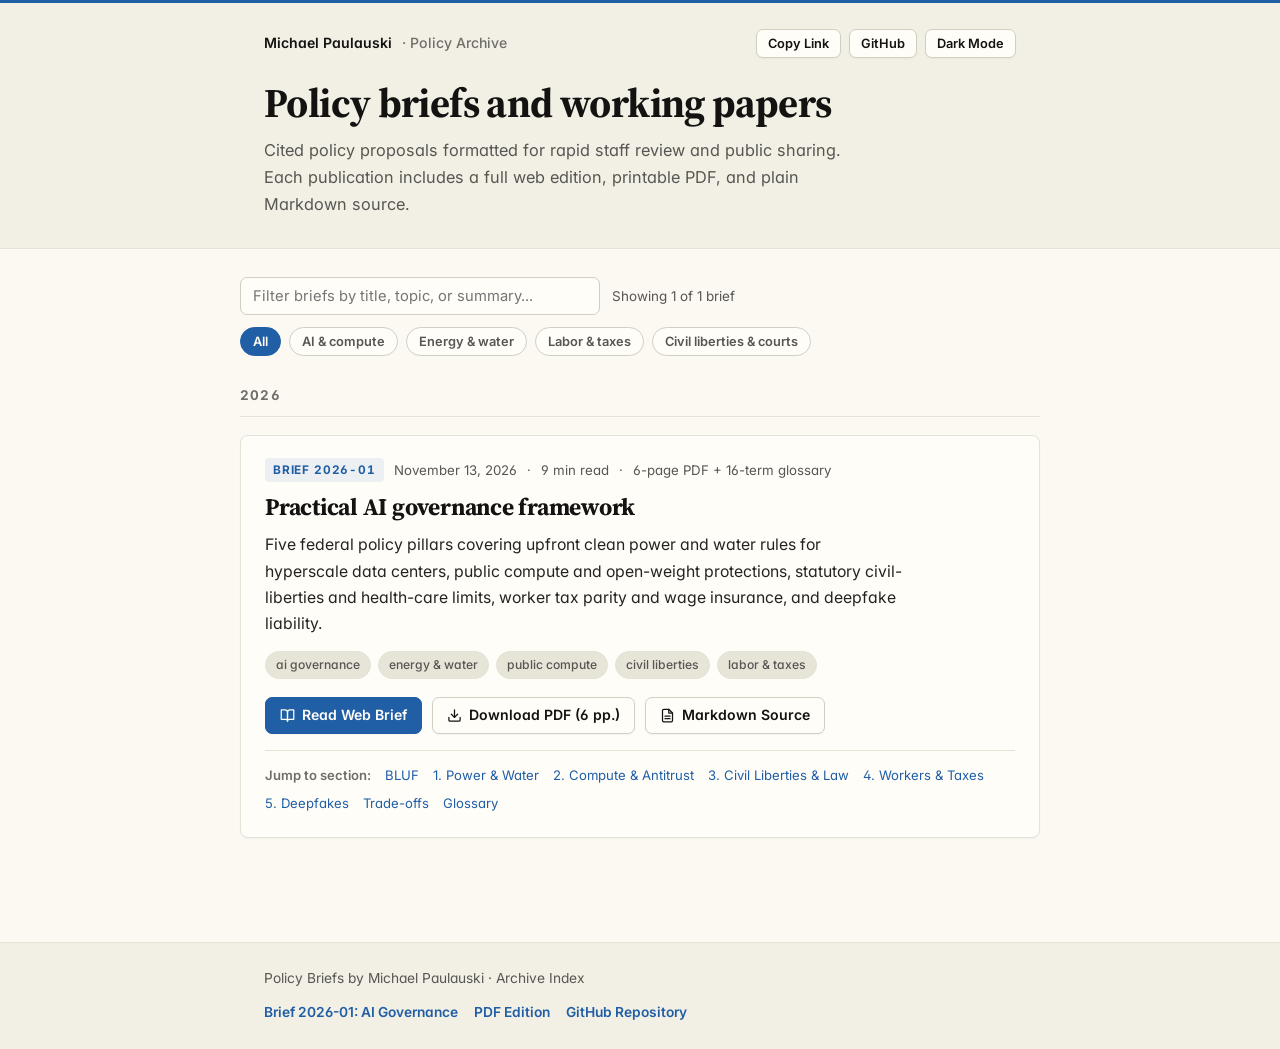
==== commit 34641345: "Build multi-brief archive index and apply Flexoki-inspired dark mode" ====
--- a/index.html
+++ b/index.html
@@ -3,26 +3,35 @@
 <head>
   <meta charset="UTF-8" />
   <meta name="viewport" content="width=device-width, initial-scale=1.0" />
-  <title>Practical AI Governance Framework | Policy Brief by Michael Paulauski</title>
-  <meta name="description" content="Federal policy recommendations on hyperscale data-center power and water, public compute, civil liberties and legal aid AI, worker tax parity and wage insurance, and deepfake liability." />
-  <link rel="canonical" href="https://mike10010100.github.io/ai-policy-brief/" />
-
-  <meta property="og:type" content="article" />
-  <meta property="og:title" content="Practical AI Governance Framework | Policy Brief" />
-  <meta property="og:description" content="Pay-your-own-freight clean data centers, public compute, civil-liberties red lines, legal-aid AI, worker tax parity, and federal wage insurance. Prepared by Michael Paulauski (Nov 2026)." />
-  <meta property="og:url" content="https://mike10010100.github.io/ai-policy-brief/" />
-  <meta property="og:image" content="https://mike10010100.github.io/ai-policy-brief/assets/og-card.png" />
+  <title>Policy Briefs &amp; Working Papers | Michael Paulauski</title>
+  <meta name="description" content="Policy briefs and working papers by Michael Paulauski, with full web editions, printable PDFs, plain Markdown sources, and section deep-links." />
+  <link rel="canonical" href="https://mike10010100.github.io/policy-briefs/" />
+
+  <meta property="og:type" content="website" />
+  <meta property="og:title" content="Policy Briefs &amp; Working Papers | Michael Paulauski" />
+  <meta property="og:description" content="Cited federal and civic policy briefs with web editions, printable PDFs, Markdown sources, and plain-English glossaries." />
+  <meta property="og:url" content="https://mike10010100.github.io/policy-briefs/" />
+  <meta property="og:image" content="https://mike10010100.github.io/policy-briefs/assets/og-index.png" />
   <meta property="og:image:width" content="1200" />
   <meta property="og:image:height" content="630" />
 
   <meta name="twitter:card" content="summary_large_image" />
-  <meta name="twitter:title" content="Practical AI Governance Framework | Policy Brief" />
-  <meta name="twitter:description" content="Pay-your-own-freight clean data centers, public compute, civil-liberties red lines, legal-aid AI, worker tax parity, and federal wage insurance." />
-  <meta name="twitter:image" content="https://mike10010100.github.io/ai-policy-brief/assets/og-card.png" />
+  <meta name="twitter:title" content="Policy Briefs &amp; Working Papers | Michael Paulauski" />
+  <meta name="twitter:description" content="Cited federal and civic policy briefs with web editions, printable PDFs, Markdown sources, and plain-English glossaries." />
+  <meta name="twitter:image" content="https://mike10010100.github.io/policy-briefs/assets/og-index.png" />
 
   <script>
     (function () {
       try {
+        var h = window.location.hash || "";
+        var legacyHashes = [
+          "#bluf", "#data-centers", "#compute-antitrust", "#civil-liberties-justice",
+          "#workers-taxes", "#deepfakes-fraud", "#trade-offs", "#references", "#glossary"
+        ];
+        if (legacyHashes.indexOf(h) !== -1 || h.indexOf("#term-") === 0) {
+          window.location.replace("./ai-governance/" + window.location.search + h);
+          return;
+        }
         var params = new URLSearchParams(window.location.search);
         var queryTheme = params.get("theme");
         var saved = localStorage.getItem("ai-brief-theme");
@@ -42,353 +51,125 @@
   <link rel="stylesheet" href="styles.css" />
 </head>
 <body>
-  <div id="reading-progress" class="reading-progress" aria-hidden="true"></div>
-
-  <header id="top" class="site-header">
-    <div class="header-inner">
-      <div class="header-top-row">
-        <div class="doc-badge">Policy Brief &middot; Federal AI Governance</div>
+  <header class="archive-header">
+    <div class="archive-shell">
+      <div class="archive-topbar">
+        <div class="archive-brand">
+          <span>Michael Paulauski</span>
+          <span class="archive-brand-sub">&middot; Policy Archive</span>
+        </div>
         <div class="utility-controls">
-          <button id="copy-page-btn" class="btn btn-compact" type="button">Copy Page Link</button>
+          <button id="copy-page-btn" class="btn btn-compact" type="button">Copy Link</button>
+          <a class="btn btn-compact" href="https://github.com/mike10010100/policy-briefs">GitHub</a>
           <button id="theme-toggle-btn" class="btn btn-compact" type="button" aria-label="Toggle color theme">Dark Mode</button>
         </div>
       </div>
 
-      <h1 class="site-title">Practical AI governance framework</h1>
-
-      <div class="meta-bar">
-        <span class="meta-item">Prepared by <strong>Michael Paulauski</strong></span>
-        <span class="meta-sep" aria-hidden="true">&middot;</span>
-        <span class="meta-item">November 13, 2026</span>
-        <span class="meta-sep" aria-hidden="true">&middot;</span>
-        <span class="meta-item">9 min read &middot; 5 Policy Pillars + 16-Term Glossary</span>
-      </div>
-
-      <div class="action-bar">
-        <a class="btn btn-primary" href="./Practical-AI-Governance-Policy-Brief.pdf">
-          <svg viewBox="0 0 24 24" fill="none" stroke="currentColor" stroke-width="2" stroke-linecap="round" stroke-linejoin="round" aria-hidden="true">
-            <path d="M21 15v4a2 2 0 0 1-2 2H5a2 2 0 0 1-2-2v-4" />
-            <polyline points="7 10 12 15 17 10" />
-            <line x1="12" y1="15" x2="12" y2="3" />
-          </svg>
-          Download PDF (6 pp.)
-        </a>
-        <a class="btn" href="./Practical-AI-Governance-Policy-Brief.md">
-          <svg viewBox="0 0 24 24" fill="none" stroke="currentColor" stroke-width="2" stroke-linecap="round" stroke-linejoin="round" aria-hidden="true">
-            <path d="M14 2H6a2 2 0 0 0-2 2v16a2 2 0 0 0 2 2h12a2 2 0 0 0 2-2V8z" />
-            <polyline points="14 2 14 8 20 8" />
-            <line x1="16" y1="13" x2="8" y2="13" />
-            <line x1="16" y1="17" x2="8" y2="17" />
-          </svg>
-          Markdown Source
-        </a>
-        <a class="btn" href="https://github.com/mike10010100/ai-policy-brief">
-          <svg viewBox="0 0 24 24" fill="none" stroke="currentColor" stroke-width="2" stroke-linecap="round" stroke-linejoin="round" aria-hidden="true">
-            <path d="M9 19c-5 1.5-5-2.5-7-3m14 6v-3.87a3.37 3.37 0 0 0-.94-2.61c3.14-.35 6.44-1.54 6.44-7A5.44 5.44 0 0 0 20 4.77 5.07 5.07 0 0 0 19.91 1S18.73.65 16 2.48a13.38 13.38 0 0 0-7 0C6.27.65 5.09 1 5.09 1A5.07 5.07 0 0 0 5 4.77a5.44 5.44 0 0 0-1.5 3.78c0 5.42 3.3 6.61 6.44 7A3.37 3.37 0 0 0 9 18.13V22" />
-          </svg>
-          GitHub Repo
-        </a>
-      </div>
+      <h1 class="archive-title">Policy briefs and working papers</h1>
+      <p class="archive-lede">Cited policy proposals formatted for rapid staff review and public sharing. Each publication includes a full web edition, printable PDF, and plain Markdown source.</p>
     </div>
   </header>
 
-  <nav class="mobile-toc" aria-label="Jump to section">
-    <details>
-      <summary>Jump to section</summary>
-      <ul>
-        <li><a href="#bluf">Bottom line up front</a></li>
-        <li><a href="#data-centers">1. Data centers: clean power and water</a></li>
-        <li><a href="#compute-antitrust">2. Public compute and antitrust</a></li>
-        <li><a href="#civil-liberties-justice">3. Civil liberties, legal aid, and health care</a></li>
-        <li><a href="#workers-taxes">4. Worker taxes, bossware, and wage insurance</a></li>
-        <li><a href="#deepfakes-fraud">5. Deepfakes, scams, and creator rights</a></li>
-        <li><a href="#trade-offs">Trade-offs to weigh in policy design</a></li>
-        <li><a href="#references">Key references for staff follow-up</a></li>
-        <li><a href="#glossary">Appendix: Plain-English glossary</a></li>
-      </ul>
-    </details>
-  </nav>
-
-  <div class="layout-shell">
-    <aside class="toc-sidebar" aria-label="Table of contents">
-      <div class="toc-heading">Contents</div>
-      <ul class="toc-list">
-        <li><a class="toc-link" href="#bluf"><span class="toc-num">&bull;</span><span>Bottom line up front</span></a></li>
-        <li><a class="toc-link" href="#data-centers"><span class="toc-num">01</span><span>Clean power and water</span></a></li>
-        <li><a class="toc-link" href="#compute-antitrust"><span class="toc-num">02</span><span>Compute and antitrust</span></a></li>
-        <li><a class="toc-link" href="#civil-liberties-justice"><span class="toc-num">03</span><span>Civil liberties and law</span></a></li>
-        <li><a class="toc-link" href="#workers-taxes"><span class="toc-num">04</span><span>Workers, taxes, and wages</span></a></li>
-        <li><a class="toc-link" href="#deepfakes-fraud"><span class="toc-num">05</span><span>Deepfakes and likenesses</span></a></li>
-        <li><a class="toc-link" href="#trade-offs"><span class="toc-num">&bull;</span><span>Policy trade-offs</span></a></li>
-        <li><a class="toc-link" href="#references"><span class="toc-num">&bull;</span><span>Key references</span></a></li>
-        <li><a class="toc-link" href="#glossary"><span class="toc-num">&bull;</span><span>Plain-English glossary</span></a></li>
-      </ul>
-      <a class="toc-back-top" href="#top">&uarr; Back to top</a>
-    </aside>
-
-    <main class="brief-article">
-      <section id="bluf" class="bluf-card">
-        <div class="section-head">
-          <h2>Bottom line up front</h2>
-          <button class="copy-anchor-btn" type="button" data-anchor="#bluf" aria-label="Copy link to Bottom line up front"># Link</button>
-        </div>
-        <p data-verbatim>Polling from the Pew Research Center and community-backlash research from the Brookings Institution point to concrete household pressures driving public frustration over AI: rising home electric bills, local water strain, workplace surveillance, and job anxiety. Families are also confronting algorithmic rent and health-insurance abuses alongside unpermitted data-center power plants near residential neighborhoods.</p>
-        <p data-verbatim>Yet trying to bottle up AI software at the U.S. border will fail, and hardware export controls alone cannot preserve an American lead. Benchmark tracking in the Stanford AI Index and strategic assessments from CSIS and the Lowy Institute show that despite U.S. chip restrictions, Chinese labs such as DeepSeek and Alibaba have narrowed frontier benchmark gaps to single digits and gained wide global adoption through <span class="inline-term" tabindex="0" role="button" data-glossary-target="term-2">open-weight</span> releases. Pew also finds that 71% of Americans expect AI to reduce total U.S. jobs over the next two decades, with the sharpest jump in concern among adults under 30 (climbing from 61% in 2024 to 73% in 2026) amid tighter entry-level white-collar hiring.</p>
-        <div class="bluf-goal">
-          <div class="goal-kicker">Core Federal Goal</div>
-          <p data-verbatim>The federal policy goal is straightforward: let American researchers and startups build at full speed, require hyperscale tech operators to fund clean infrastructure up front, build public and open alternatives to Big Tech monopolies, set statutory civil-liberties and patient-care limits on automated decisions, and pair pro-worker tax and labor rules with real income protection when capable <span class="inline-term" tabindex="0" role="button" data-glossary-target="term-1">AI agents</span> displace mid-career staff.</p>
-        </div>
-      </section>
-
-      <aside class="metrics-strip" aria-label="Key figures cited in this brief">
-        <div class="metrics-heading">Key figures cited in this brief</div>
-        <div class="metrics-grid">
-          <div class="stat-card">
-            <div class="stat-figure">71%</div>
-            <div class="stat-label">Americans expecting AI to reduce total U.S. jobs over 20 years, rising to 73% among adults under 30.</div>
-            <div class="stat-cite">Pew Research Center (2026)</div>
-          </div>
-          <div class="stat-card">
-            <div class="stat-figure">$9B+ / 76-126 GW</div>
-            <div class="stat-label">Single PJM capacity-auction jump vs. existing grid headroom unlocked by modest peak load flexibility.</div>
-            <div class="stat-cite">PJM Market Monitor; Duke Nicholas Institute (2025-2026)</div>
-          </div>
-          <div class="stat-card">
-            <div class="stat-figure">92%</div>
-            <div class="stat-label">Low-income Americans' civil legal problems receiving inadequate or no legal help.</div>
-            <div class="stat-cite">Legal Services Corporation Justice Gap Report</div>
-          </div>
-          <div class="stat-card">
-            <div class="stat-figure">25.5%-33.5% vs. ~5%</div>
-            <div class="stat-label">Effective U.S. tax rate on human labor compared with software and equipment under 100% bonus depreciation.</div>
-            <div class="stat-cite">Acemoglu, Manera &amp; Restrepo, Brookings (2020)</div>
-          </div>
-        </div>
-      </aside>
-
-      <section id="data-centers" class="brief-section">
-        <div class="section-kicker">Recommendation 01 &middot; Clean Power, Water &amp; Air</div>
-        <div class="section-head">
-          <h2>1. Make hyperscale data centers fund clean power and water up front</h2>
-          <button class="copy-anchor-btn" type="button" data-anchor="#data-centers" aria-label="Copy link to Section 1"># Link</button>
-        </div>
-        <p data-verbatim>Across the <span class="inline-term" tabindex="0" role="button" data-glossary-target="term-5">PJM grid</span> spanning 13 states and Washington, D.C., U.S. Department of Energy filings and PJM's Independent Market Monitor show that surging data center load has collided with power plant retirements, adding more than $9 billion to a single wholesale capacity auction and pushing up household electric bills. Through <span class="inline-term" tabindex="0" role="button" data-glossary-target="term-6">FERC</span> wholesale tariff orders and Department of Energy grid-grant conditions, Washington should push 100% cost-causation tariffs for hyperscale loads (such as facilities over 20 megawatts) so families never subsidize Big Tech grid upgrades.</p>
-        <p data-verbatim>Fast-track <span class="inline-term" tabindex="0" role="button" data-glossary-target="term-7">interconnection queues</span> should be reserved for large facilities that bring matched clean generation (using near-term solar and battery storage while scaling <span class="inline-term" tabindex="0" role="button" data-glossary-target="term-10">geothermal</span> and nuclear) and agree to trim non-urgent runs by 0.25% to 1% of annual electricity use (mostly partial drawdowns across roughly 85 to 366 peak grid-stress hours a year, equal to 22 to 88 full-load hours). Companion 2025 and 2026 studies from Duke University's Nicholas Institute find that this modest <span class="inline-term" tabindex="0" role="button" data-glossary-target="term-8">peak curtailment</span> unlocks 76 to 126 gigawatts of headroom on the existing grid, while broader data center load flexibility cuts U.S. power-system capital and operating costs by $40 billion to $150 billion over ten years. FERC should also speed up advanced transmission <span class="inline-term" tabindex="0" role="button" data-glossary-target="term-9">reconductoring</span> alongside fast-track clean-generation interconnections using spare capacity at operating power plants under <span class="inline-term" tabindex="0" role="button" data-glossary-target="term-7">Order 845</span> and generator-replacement rules at retiring coal sites.</p>
-        <p data-verbatim>On water and air, Water Foundation and Brookings analyses show that a single hyperscale facility can draw 1 million to 5 million gallons of treated water a day in dry basins. Because federal agencies cannot set city water rates directly, Congress and the executive branch should condition EPA State Revolving Fund water grants, Bureau of Reclamation funding, DOE loans, and federal cloud contracts on ending subsidized potable water discounts for large data centers and requiring <span class="inline-term" tabindex="0" role="button" data-glossary-target="term-11">closed-loop</span> or recycled graywater cooling with automatic drought cutbacks.</p>
-        <p data-verbatim>The EPA should also finalize a binding rule, without "national security" enforcement waivers, confirming that trailer-mounted or "temporary" methane turbines powering fixed data centers cannot claim Clean Air Act <span class="inline-term" tabindex="0" role="button" data-glossary-target="term-11">nonroad-engine exemptions</span>. That closes the loophole behind unpermitted gas turbines documented in NAACP, Southern Environmental Law Center, and Earthjustice filings in South Memphis and Southaven, Mississippi.</p>
-      </section>
-
-      <section id="compute-antitrust" class="brief-section">
-        <div class="section-kicker">Recommendation 02 &middot; Public Compute &amp; Antitrust</div>
-        <div class="section-head">
-          <h2>2. Break Big Tech compute bottlenecks and ban algorithmic price-fixing</h2>
-          <button class="copy-anchor-btn" type="button" data-anchor="#compute-antitrust" aria-label="Copy link to Section 2"># Link</button>
-        </div>
-        <p data-verbatim>Leaving frontier AI in the hands of four or five cloud conglomerates concentrates too much economic and political power. Building on NSF's 2026 launch of the <span class="inline-term" tabindex="0" role="button" data-glossary-target="term-3">NAIRR</span> Operations Center, Congress should pass the bipartisan CREATE AI Act and appropriate multi-billion-dollar funding for publicly owned compute at national labs and university supercomputing centers so researchers, public hospitals, and independent startups get real capacity without relying on donated Big Tech cloud credits. Federal policy should also keep open-weight AI models legal so smaller firms and civic institutions can run software locally without paying permanent rent to closed corporate APIs.</p>
-        <p data-verbatim>On antitrust, the FTC and DOJ should block exclusive cloud-compute tying, scrutinize chip allocation bottlenecks, and police <span class="inline-term" tabindex="0" role="button" data-glossary-target="term-4">"acqui-hire"</span> deals structured to dodge merger review. Building on DOJ's RealPage consent decrees, Congress should also pass the Preventing Algorithmic Collusion Act to outlaw shared pricing algorithms fed by nonpublic competitor data that let competing landlords and corporations inflate rents and consumer prices in lockstep.</p>
-      </section>
-
-      <section id="civil-liberties-justice" class="brief-section">
-        <div class="section-kicker">Recommendation 03 &middot; Civil Liberties, Courts &amp; Health Care</div>
-        <div class="section-head">
-          <h2>3. Set statutory civil-liberties, courtroom, and patient-care guardrails while funding legal aid AI</h2>
-          <button class="copy-anchor-btn" type="button" data-anchor="#civil-liberties-justice" aria-label="Copy link to Section 3"># Link</button>
-        </div>
-        <p data-verbatim>As the 2026 Pentagon vendor dispute analyzed by Just Security and the Electronic Frontier Foundation showed, constitutional boundaries cannot rest on private contract standoffs between one AI lab and defense officials. Congress should pass statutory requirements for meaningful human control over lethal force targeting people, turn the FY2025 defense bill's non-binding nuclear guardrail into a binding statutory ban on autonomous AI in nuclear launch decisions, and enact the Fourth Amendment Is Not For Sale Act to close the commercial <span class="inline-term" tabindex="0" role="button" data-glossary-target="term-16">data-broker loophole</span> documented by the ACLU and GAO, where intelligence and police agencies buy bulk phone-location records without a warrant.</p>
-        <p data-verbatim>Inside the justice system, policy should separate citizen access from institutional coercion. The Legal Services Corporation's Justice Gap Report finds that 92% of low-income Americans' civil legal problems receive inadequate or no legal help. Congress should expand Legal Services Corporation and State Justice Institute technology grants for vetted civil tools, like those piloted at Stanford's Legal Design Lab, that help low-income tenants and veterans handle evictions, consumer debt, and benefits claims. Because federal law bars LSC from criminal cases, Congress should pair this with dedicated Department of Justice <span class="inline-term" tabindex="0" role="button" data-glossary-target="term-15">Byrne JAG</span> grants for state public defenders and federal Judiciary Defender Services funding so overworked defense lawyers can use audited AI to review criminal discovery files.</p>
-        <p data-verbatim>At the same time, federal statute should bar black-box algorithms from federal sentencing and federally funded benefits denials (including Medicaid, SNAP, and veterans' benefits), while conditioning state Byrne JAG funds on barring opaque bail and sentencing scores. Congress and the Judicial Conference should finish reworking the withdrawn 2026 <span class="inline-term" tabindex="0" role="button" data-glossary-target="term-15">Rule 707</span> draft and related evidence rules to set strict Daubert-level reliability and deepfake-authentication standards for trial evidence.</p>
-        <p data-verbatim>In health care, following lawsuits over Medicare Advantage prior-authorization algorithms and congressional scrutiny of Original Medicare's 2026 six-state <span class="inline-term" tabindex="0" role="button" data-glossary-target="term-16">WISeR</span> pilot, Congress, HHS, and the Department of Labor should prohibit Medicare Advantage and Medicaid managed-care plans, federal Medicare contractors, ERISA group health plans, and commercial insurers under the Public Health Service Act from denying medical necessity by algorithm without a licensed physician reviewing the patient record, and ban paying review vendors based on care denials or savings.</p>
-      </section>
-
-      <section id="workers-taxes" class="brief-section">
-        <div class="section-kicker">Recommendation 04 &middot; Worker Taxes, Bossware &amp; Wage Insurance</div>
-        <div class="section-head">
-          <h2>4. Equalize worker taxes, ban abusive "bossware," and insure workers against agentic displacement</h2>
-          <button class="copy-anchor-btn" type="button" data-anchor="#workers-taxes" aria-label="Copy link to Section 4"># Link</button>
-        </div>
-        <p data-verbatim>Research by Daron Acemoglu, Andrea Manera, and Pascual Restrepo in <em>Brookings Papers on Economic Activity</em> calculates that U.S. tax law imposes a 25.5% to 33.5% effective tax rate on human labor (combining income, payroll, and benefit-phaseout taxes) while taxing software and equipment at roughly 5%, a gap locked back in when the 2025 tax law restored 100% first-year <span class="inline-term" tabindex="0" role="button" data-glossary-target="term-12">bonus depreciation</span> and immediate domestic software write-offs. That wedge subsidizes "so-so automation" and pushes firms to replace staff with mediocre software largely for the tax break.</p>
-        <p data-verbatim>Congress should scale back across-the-board 100% corporate bonus depreciation toward true economic depreciation (carving out clean energy, grid hardware, and domestic chip fabs) and use that corporate revenue to fund a refundable working-class payroll tax credit with a mandatory dollar-for-dollar general-revenue transfer keeping the Social Security and Medicare Trust Funds whole.</p>
-        <p data-verbatim>On the job, federal labor law should require an accountable human decision-maker for hiring, firing, pay, and work-speed safety, while outlawing injury-inducing algorithmic quotas (<span class="inline-term" tabindex="0" role="button" data-glossary-target="term-13">"bossware"</span>). Consistent with the AFL-CIO's Workers First Initiative on AI, workers should also gain statutory rights to advance notice and collective bargaining before employers deploy workplace AI.</p>
-        <p data-verbatim>Tax parity only stops marginal automation; once capable AI agents outperform humans at a fraction of payroll cost, mid-career cognitive workers will still face displacement where legacy retraining programs like the expired Trade Adjustment Assistance system and generic WIOA classroom vouchers failed. Drawing on Hamilton Project and Brookings labor research, Congress should enact federal <span class="inline-term" tabindex="0" role="button" data-glossary-target="term-13">wage insurance</span> for displaced workers with at least two or three years of job tenure that temporarily replaces half of the earnings drop (up to an annual cap such as $10,000 for two years) when they take a lower-paying job with a new employer. Congress should also update the federal <span class="inline-term" tabindex="0" role="button" data-glossary-target="term-14">WARN Act</span> so distributed remote and rolling white-collar AI layoffs trigger 90-day notice and mandatory severance transition funding.</p>
-        <p data-verbatim>For skill transitions and younger entrants, federal workforce funds should shift away from generic classroom vouchers toward paid apprenticeships and employer-backed sectoral training in shortage fields like nursing, grid trades, and public-interest tech (sectoral models shown to raise long-term pay in MDRC randomized trials), paired with broader Federal Unemployment Tax Act training-approval standards and extended UI stipends so displaced workers keep income support during full-time programs. Finally, Congress should modernize <span class="inline-term" tabindex="0" role="button" data-glossary-target="term-14">ERISA</span> multi-employer plan rules so unions and sectoral boards can run portable benefit pools across short-tenure jobs without weakening W-2 misclassification laws.</p>
-      </section>
-
-      <section id="deepfakes-fraud" class="brief-section">
-        <div class="section-kicker">Recommendation 05 &middot; Deepfakes, Scams &amp; Creator Rights</div>
-        <div class="section-head">
-          <h2>5. Close civil deepfake gaps, stop voice-clone fraud, and protect creator likenesses</h2>
-          <button class="copy-anchor-btn" type="button" data-anchor="#deepfakes-fraud" aria-label="Copy link to Section 5"># Link</button>
-        </div>
-        <p data-verbatim>Building on the criminal penalties and 48-hour platform takedowns enacted in the 2025 TAKE IT DOWN Act, Congress should pass the DEFIANCE Act so intimate-deepfake victims can sue perpetrators directly in federal court, alongside the bipartisan NO FAKES Act to give working creators and private citizens an enforceable federal consent and licensing right over AI clones of their voice and likeness.</p>
-        <p data-verbatim>Federal law should also stiffen wire-fraud penalties and telecom caller-authentication rules for AI voice-clone scams targeting seniors, require commercial AI platforms to embed open <span class="inline-term" tabindex="0" role="button" data-glossary-target="term-4">provenance metadata</span> and prohibit stripping it, and support collective licensing markets for commercial creative archives without outlawing open research.</p>
-      </section>
-
-      <section id="trade-offs" class="brief-section">
-        <div class="section-kicker">Implementation Design</div>
-        <div class="section-head">
-          <h2>Trade-offs to weigh in policy design</h2>
-          <button class="copy-anchor-btn" type="button" data-anchor="#trade-offs" aria-label="Copy link to Trade-offs"># Link</button>
-        </div>
-        <div class="tradeoffs-grid">
-          <article class="tradeoff-card">
-            <div class="tradeoff-eyebrow">01 &middot; Permitting Scope</div>
-            <p data-verbatim>Fast-tracking clean energy infrastructure can fracture center-left coalitions if permitting bills sweep too broadly, as <em>Time</em> documented during the 2025 and 2026 permitting battles. Statutory fast-tracks must stay tightly scoped to clean transmission lines, reconductoring, dynamic line ratings, and battery storage so they never weaken NEPA review, Tribal consultation, or Clean Air Act enforcement on fossil projects, as demanded by the Sierra Club and frontline community groups.</p>
-          </article>
-          <article class="tradeoff-card">
-            <div class="tradeoff-eyebrow">02 &middot; Tax Design &amp; Training Scale</div>
-            <p data-verbatim>Market-oriented economists at ITIF and the American Enterprise Institute warn that literal "robot taxes" or domestic AI compute taxes are nearly impossible to define in tax law and risk pushing data centers abroad, while MDRC implementation studies caution that high-performing sectoral training programs are hard to scale rapidly without deep employer commitment. Pairing general bonus-depreciation reform with trust-fund-neutral payroll credits and rapid-reemployment wage insurance cushions displaced workers immediately without taxing domestic compute or stranding laid-off staff in low-return classes.</p>
-          </article>
-          <article class="tradeoff-card">
-            <div class="tradeoff-eyebrow">03 &middot; Open Weights vs. Frontier Testing</div>
-            <p data-verbatim>Keeping model weights open remains essential to check Big Tech monopoly lock-in. To address national-security risks without choking off open science, federal pre-release testing mandates should apply only to frontier training runs capable of enabling catastrophic biological weapons or critical-infrastructure cyberattacks, with a clear statutory safe harbor for ordinary open-weight releases.</p>
-          </article>
-          <article class="tradeoff-card">
-            <div class="tradeoff-eyebrow">04 &middot; Courtroom Accuracy &amp; Audits</div>
-            <p data-verbatim>State court administrators and the National Center for State Courts warn that low-income litigants rarely have a second lawyer to catch AI <span class="inline-term" tabindex="0" role="button" data-glossary-target="term-1">hallucinations</span>, which empirical tests by Stanford researchers still find in commercial legal tools. Publicly funded legal-aid software must carry mandatory independent accuracy audits and human attorney sign-off.</p>
-          </article>
-        </div>
-      </section>
-
-      <section id="references" class="brief-section references-card">
-        <div class="section-head">
-          <h2>Key references for staff follow-up</h2>
-          <button class="copy-anchor-btn" type="button" data-anchor="#references" aria-label="Copy link to Key references"># Link</button>
-        </div>
-        <ul class="references-list">
-          <li>Tyler H. Norris et al., <em>Rethinking Load Growth: Assessing the Potential for Integration of Large Flexible Loads in US Power Systems</em> (Feb. 2025), and Martin T. Ross and Jackson Ewing, <em>Data Centers and Generation Capacity over the Next Decade: Potential Benefits of Flexibility</em> (Feb. 2026), Duke University Nicholas Institute</li>
-          <li>Daron Acemoglu, Andrea Manera, and Pascual Restrepo, "Does the U.S. Tax Code Favor Automation?," <em>Brookings Papers on Economic Activity</em> (Spring 2020)</li>
-          <li>The Hamilton Project / Brookings Institution, wage-loss insurance and AI workforce transition proposals; MDRC, <em>WorkAdvance</em> and sectoral employment randomized evaluations</li>
-          <li>Pew Research Center, U.S. public opinion surveys on AI, employment, and data centers (2025-2026); Stanford HAI, <em>AI Index Report</em> (2025-2026)</li>
-          <li>AFL-CIO and AFL-CIO Technology Institute, <em>Workers First Initiative on AI</em> (2025)</li>
-          <li>U.S. Judicial Conference Advisory Committee on Evidence Rules, Machine-Generated Evidence / Rule 707 rulemaking record (2025-2026); Legal Services Corporation, <em>The Justice Gap: The Unmet Civil Legal Needs of Low-Income Americans</em> (2022)</li>
-        </ul>
-      </section>
-
-      <section id="glossary" class="brief-section wide-section glossary-section">
-        <div class="section-head">
-          <h2>Appendix: Plain-English technical and policy glossary</h2>
-          <button class="copy-anchor-btn" type="button" data-anchor="#glossary" aria-label="Copy link to Glossary"># Link</button>
-        </div>
-        <p class="glossary-intro">Quick reference for AI, energy-grid, tax, labor, healthcare, and legal terms used in this brief. Click any dotted term in the text above to preview its definition.</p>
-
-        <div class="glossary-filters" role="group" aria-label="Filter glossary by category">
-          <button class="filter-pill active" type="button" data-cat="all">All (16)</button>
-          <button class="filter-pill" type="button" data-cat="ai">AI &amp; computing (4)</button>
-          <button class="filter-pill" type="button" data-cat="grid">Power, water &amp; air (7)</button>
-          <button class="filter-pill" type="button" data-cat="policy">Tax, labor, health &amp; law (5)</button>
-        </div>
-
-        <div class="glossary-toolbar">
-          <input id="glossary-filter" class="glossary-search" type="search" placeholder="Filter glossary terms..." aria-label="Filter glossary terms" />
-          <span id="glossary-count" class="glossary-count">Showing 16 of 16 terms</span>
-        </div>
-
-        <div id="glossary-empty" class="glossary-empty">No matching terms found. Clear the search box or switch categories to view all 16 glossary entries.</div>
-
-        <div class="glossary-group" data-group="ai">
-          <h3 class="glossary-group-title">AI and computing</h3>
-          <div class="glossary-grid">
-            <dl id="term-1" class="glossary-card" data-entry data-category="ai">
-              <dt>AI agents ("agentic" AI) and hallucinations</dt>
-              <dd>AI agents are software systems that go beyond answering chat prompts to carry out multi-step office tasks across external programs, such as processing insurance claims, reviewing files, or writing software. Hallucinations are plausible-sounding false facts or invented legal citations produced when an AI guesses instead of checking verified records.</dd>
-            </dl>
-            <dl id="term-2" class="glossary-card" data-entry data-category="ai">
-              <dt>Open-weight models vs. closed APIs</dt>
-              <dd>An open-weight model releases its trained numerical parameters ("weights") publicly so universities, hospitals, and small businesses can download and run the software on their own computers. Closed APIs keep the model locked on a tech company's servers and charge customers ongoing fees for access.</dd>
-            </dl>
-            <dl id="term-3" class="glossary-card" data-entry data-category="ai">
-              <dt>Hyperscale data centers and NAIRR public compute</dt>
-              <dd>Hyperscale data centers are industrial server complexes built by major cloud providers that often draw 20 to 1,000+ megawatts of electricity, comparable to a small city. NAIRR (the National Artificial Intelligence Research Resource) is a National Science Foundation initiative that provides shared supercomputing capacity to academic, nonprofit, and startup researchers outside Big Tech.</dd>
-            </dl>
-            <dl id="term-4" class="glossary-card" data-entry data-category="ai">
-              <dt>"Acqui-hires" and provenance metadata</dt>
-              <dd>An acqui-hire is a deal where a tech giant hires away a startup's founders and core engineers while licensing its technology to gain control without triggering standard antitrust merger review. Provenance metadata is a tamper-evident digital record embedded in synthetic audio, video, or images that records which commercial AI tool generated or edited the file.</dd>
-            </dl>
-          </div>
-        </div>
-
-        <div class="glossary-group" data-group="grid">
-          <h3 class="glossary-group-title">Power grid, water, and air</h3>
-          <div class="glossary-grid">
-            <dl id="term-5" class="glossary-card" data-entry data-category="grid">
-              <dt>PJM grid and wholesale capacity auctions</dt>
-              <dd>PJM Interconnection is America's largest regional grid operator, managing wholesale electricity across 13 Mid-Atlantic and Midwest states plus Washington, D.C. Its capacity auctions pay power plants in advance to guarantee enough supply during future peak demand; surging data-center power forecasts have driven those auction prices sharply higher on household bills.</dd>
-            </dl>
-            <dl id="term-6" class="glossary-card" data-entry data-category="grid">
-              <dt>FERC and 100% cost-causation tariffs</dt>
-              <dd>FERC (the Federal Energy Regulatory Commission) regulates interstate electricity transmission and wholesale power markets. A 100% cost-causation tariff is a rate rule requiring a giant new electricity user, such as a hyperscale data center, to pay the full cost of the grid upgrades and power lines it triggers so residential bills do not rise.</dd>
-            </dl>
-            <dl id="term-7" class="glossary-card" data-entry data-category="grid">
-              <dt>Interconnection queues, Order 845, and generator replacement</dt>
-              <dd>The interconnection queue is the multi-year engineering waitlist new power projects and large facilities face before plugging into the grid. FERC Order 845 lets new clean generation or batteries share unused grid-hookup capacity at an operating power plant, while generator-replacement rules let clean power projects reuse the existing grid hookup left behind when an older coal plant retires.</dd>
-            </dl>
-            <dl id="term-8" class="glossary-card" data-entry data-category="grid">
-              <dt>Peak load curtailment</dt>
-              <dd>A binding grid agreement where a data center trims non-urgent computing jobs (or switches to on-site batteries) during the grid's highest-stress summer and winter hours so utilities do not have to build billions of dollars in extra fossil-fuel peaker plants.</dd>
-            </dl>
-            <dl id="term-9" class="glossary-card" data-entry data-category="grid">
-              <dt>Reconductoring and dynamic line ratings</dt>
-              <dd>Reconductoring replaces old steel-core wires on existing transmission towers with modern composite-core cables that carry roughly twice as much electricity without multi-year land fights for new towers. Dynamic line ratings use real-time wind and temperature sensors so grid operators can safely send more power through existing wires on cool or breezy days.</dd>
-            </dl>
-            <dl id="term-10" class="glossary-card" data-entry data-category="grid">
-              <dt>Enhanced geothermal</dt>
-              <dd>Clean baseload energy that uses modern precision drilling techniques from the oil-and-gas industry to tap natural heat miles underground, generating steady 24/7 carbon-free electricity with a small land footprint.</dd>
-            </dl>
-            <dl id="term-11" class="glossary-card" data-entry data-category="grid">
-              <dt>Closed-loop cooling, graywater, and the nonroad-engine loophole</dt>
-              <dd>Closed-loop cooling circulates liquid inside sealed pipes to cool servers instead of evaporating millions of gallons of municipal drinking water into the air; graywater is treated municipal wastewater reused for industrial cooling. The Clean Air Act nonroad-engine exemption is a rule meant for movable machinery like bulldozers that some operators used to run trailer-mounted methane gas turbines continuously at fixed data centers without air-pollution permits.</dd>
-            </dl>
-          </div>
-        </div>
-
-        <div class="glossary-group" data-group="policy">
-          <h3 class="glossary-group-title">Tax, labor, health, and law</h3>
-          <div class="glossary-grid">
-            <dl id="term-12" class="glossary-card" data-entry data-category="policy">
-              <dt>100% bonus depreciation vs. economic depreciation ("so-so automation")</dt>
-              <dd>Bonus depreciation is a tax rule letting corporations deduct the full cost of new software or equipment in Year 1 instead of spreading deductions over the asset's useful working life (economic depreciation). Economists use "so-so automation" to describe mediocre software that barely matches human staff and gets deployed mainly because equipment write-offs are taxed far more lightly than human wages.</dd>
-            </dl>
-            <dl id="term-13" class="glossary-card" data-entry data-category="policy">
-              <dt>"Bossware," wage insurance, and sectoral training</dt>
-              <dd>"Bossware" is workplace software that monitors keystrokes, cameras, or movement speed to enforce rigid quotas or automated discipline. Wage insurance is a temporary federal paycheck supplement (such as covering half of a pay drop up to an annual cap for two years) when a laid-off worker starts a new job at lower pay. Sectoral training pairs public workforce funds directly with local employers who co-design training for specific job shortages and hire graduates.</dd>
-            </dl>
-            <dl id="term-14" class="glossary-card" data-entry data-category="policy">
-              <dt>WARN Act, FUTA, and ERISA multi-employer plans</dt>
-              <dd>The WARN Act requires large employers to give advance notice before mass layoffs. FUTA (the Federal Unemployment Tax Act) sets federal baseline rules for state unemployment insurance. ERISA is the federal law governing private workplace health and retirement benefits, including multi-employer pools that let workers carry benefits across short-term jobs.</dd>
-            </dl>
-            <dl id="term-15" class="glossary-card" data-entry data-category="policy">
-              <dt>Byrne JAG, LSC, Daubert reliability, and Rule 707</dt>
-              <dd>Byrne JAG is the main Department of Justice grant program for state criminal-justice systems (including state public defenders), while the Legal Services Corporation (LSC) funds civil legal aid for low-income households. Daubert is the federal courtroom standard requiring technical evidence to prove its reliability before reaching a jury; Proposed Rule 707 was a 2025-2026 draft federal evidence rule applying Daubert reliability checks to machine-generated trial evidence.</dd>
-            </dl>
-            <dl id="term-16" class="glossary-card" data-entry data-category="policy">
-              <dt>Medicare Advantage prior authorization, WISeR, and the data-broker loophole</dt>
-              <dd>Prior authorization requires insurer sign-off before a doctor's prescribed treatment is covered; WISeR (Wasteful and Inappropriate Service Reduction) is a 2026 six-state federal pilot introducing private AI prior-authorization contractors into traditional Original Medicare. The commercial data-broker loophole is the government practice of buying bulk phone-location and personal records from private data brokers instead of getting a court warrant.</dd>
-            </dl>
-          </div>
-        </div>
-      </section>
-    </main>
-  </div>
+  <main class="archive-main archive-shell">
+    <section class="archive-controls" aria-label="Filter publications">
+      <div class="archive-search-row">
+        <input id="archive-search" class="glossary-search" type="search" placeholder="Filter briefs by title, topic, or summary..." aria-label="Filter policy briefs" />
+        <span id="archive-count" class="archive-count">Showing 1 of 1 brief</span>
+      </div>
+      <div class="archive-filters" role="group" aria-label="Filter briefs by topic">
+        <button class="filter-pill active" type="button" data-topic="all">All</button>
+        <button class="filter-pill" type="button" data-topic="ai-compute">AI &amp; compute</button>
+        <button class="filter-pill" type="button" data-topic="energy-water">Energy &amp; water</button>
+        <button class="filter-pill" type="button" data-topic="labor-taxes">Labor &amp; taxes</button>
+        <button class="filter-pill" type="button" data-topic="civil-liberties">Civil liberties &amp; courts</button>
+      </div>
+    </section>
+
+    <div id="archive-empty" class="archive-empty">No matching briefs found. Clear the filter or search box to view all publications.</div>
+
+    <section class="archive-year-group" data-year-group aria-label="Publications from 2026">
+      <h2 class="archive-year">2026</h2>
+
+      <article class="archive-entry" data-entry data-topics="ai-compute energy-water labor-taxes civil-liberties">
+        <div class="entry-meta">
+          <span class="entry-code">Brief 2026-01</span>
+          <span>November 13, 2026</span>
+          <span class="entry-meta-sep" aria-hidden="true">&middot;</span>
+          <span>9 min read</span>
+          <span class="entry-meta-sep" aria-hidden="true">&middot;</span>
+          <span>6-page PDF + 16-term glossary</span>
+        </div>
+
+        <h3 class="entry-title">
+          <a href="./ai-governance/">Practical AI governance framework</a>
+        </h3>
+
+        <p class="entry-summary">Five federal policy pillars covering upfront clean power and water rules for hyperscale data centers, public compute and open-weight protections, statutory civil-liberties and health-care limits, worker tax parity and wage insurance, and deepfake liability.</p>
+
+        <div class="entry-tags" aria-label="Topics">
+          <span class="entry-tag">ai governance</span>
+          <span class="entry-tag">energy &amp; water</span>
+          <span class="entry-tag">public compute</span>
+          <span class="entry-tag">civil liberties</span>
+          <span class="entry-tag">labor &amp; taxes</span>
+        </div>
+
+        <div class="action-bar entry-actions">
+          <a class="btn btn-primary" href="./ai-governance/">
+            <svg viewBox="0 0 24 24" fill="none" stroke="currentColor" stroke-width="2" stroke-linecap="round" stroke-linejoin="round" aria-hidden="true">
+              <path d="M2 3h6a4 4 0 0 1 4 4v14a3 3 0 0 0-3-3H2z" />
+              <path d="M22 3h-6a4 4 0 0 0-4 4v14a3 3 0 0 1 3-3h7z" />
+            </svg>
+            Read Web Brief
+          </a>
+          <a class="btn" href="./ai-governance/Practical-AI-Governance-Policy-Brief.pdf">
+            <svg viewBox="0 0 24 24" fill="none" stroke="currentColor" stroke-width="2" stroke-linecap="round" stroke-linejoin="round" aria-hidden="true">
+              <path d="M21 15v4a2 2 0 0 1-2 2H5a2 2 0 0 1-2-2v-4" />
+              <polyline points="7 10 12 15 17 10" />
+              <line x1="12" y1="15" x2="12" y2="3" />
+            </svg>
+            Download PDF (6 pp.)
+          </a>
+          <a class="btn" href="./ai-governance/Practical-AI-Governance-Policy-Brief.md">
+            <svg viewBox="0 0 24 24" fill="none" stroke="currentColor" stroke-width="2" stroke-linecap="round" stroke-linejoin="round" aria-hidden="true">
+              <path d="M14 2H6a2 2 0 0 0-2 2v16a2 2 0 0 0 2 2h12a2 2 0 0 0 2-2V8z" />
+              <polyline points="14 2 14 8 20 8" />
+              <line x1="16" y1="13" x2="8" y2="13" />
+              <line x1="16" y1="17" x2="8" y2="17" />
+            </svg>
+            Markdown Source
+          </a>
+        </div>
+
+        <nav class="entry-sections" aria-label="Direct section links for Practical AI governance framework">
+          <span class="entry-sections-label">Jump to section:</span>
+          <a href="./ai-governance/#bluf">BLUF</a>
+          <a href="./ai-governance/#data-centers">1. Power &amp; Water</a>
+          <a href="./ai-governance/#compute-antitrust">2. Compute &amp; Antitrust</a>
+          <a href="./ai-governance/#civil-liberties-justice">3. Civil Liberties &amp; Law</a>
+          <a href="./ai-governance/#workers-taxes">4. Workers &amp; Taxes</a>
+          <a href="./ai-governance/#deepfakes-fraud">5. Deepfakes</a>
+          <a href="./ai-governance/#trade-offs">Trade-offs</a>
+          <a href="./ai-governance/#glossary">Glossary</a>
+        </nav>
+      </article>
+
+      <!-- Future brief template: place new brief files inside a slug subdirectory (e.g. ./housing-supply/) and add an .archive-entry block above. -->
+    </section>
+  </main>
 
   <footer class="site-footer">
-    <div class="footer-inner">
-      <div>Policy Brief by Michael Paulauski &middot; November 13, 2026</div>
-      <div class="footer-links">
-        <a href="./Practical-AI-Governance-Policy-Brief.pdf">PDF Edition</a>
-        <a href="./Practical-AI-Governance-Policy-Brief.md">Markdown Source</a>
-        <a href="https://github.com/mike10010100/ai-policy-brief">GitHub Repository</a>
+    <div class="archive-shell">
+      <div class="footer-inner">
+        <div>Policy Briefs by Michael Paulauski &middot; Archive Index</div>
+        <div class="footer-links">
+          <a href="./ai-governance/">Brief 2026-01: AI Governance</a>
+          <a href="./ai-governance/Practical-AI-Governance-Policy-Brief.pdf">PDF Edition</a>
+          <a href="https://github.com/mike10010100/policy-briefs">GitHub Repository</a>
+        </div>
       </div>
     </div>
   </footer>
-
-  <div id="term-popover" class="term-popover" role="dialog" aria-modal="false" aria-labelledby="term-popover-title" hidden>
-    <div class="term-popover-head">
-      <h4 id="term-popover-title" class="term-popover-title"></h4>
-      <button id="term-popover-close" class="term-popover-close" type="button" aria-label="Close definition">&times;</button>
-    </div>
-    <p id="term-popover-body" class="term-popover-body"></p>
-    <a id="term-popover-link" class="term-popover-link" href="#glossary">View in Glossary &darr;</a>
-  </div>
 
   <div id="copy-toast" class="copy-toast" role="status" aria-live="polite">Link copied</div>
 
@@ -398,7 +179,6 @@
       var themeBtn = document.getElementById("theme-toggle-btn");
       var copyPageBtn = document.getElementById("copy-page-btn");
       var toast = document.getElementById("copy-toast");
-      var progressBar = document.getElementById("reading-progress");
       var toastTimer = null;
 
       function syncThemeButton() {
@@ -417,18 +197,6 @@
         syncThemeButton();
       });
 
-      function updateProgressBar() {
-        if (!progressBar) return;
-        var scrollTop = window.scrollY || document.documentElement.scrollTop || 0;
-        var docHeight = document.documentElement.scrollHeight - document.documentElement.clientHeight;
-        var pct = docHeight > 0 ? Math.min(100, Math.max(0, (scrollTop / docHeight) * 100)) : 0;
-        progressBar.style.width = pct.toFixed(1) + "%";
-      }
-
-      updateProgressBar();
-      window.addEventListener("scroll", updateProgressBar, { passive: true });
-      window.addEventListener("resize", updateProgressBar, { passive: true });
-
       function showToast(msg) {
         toast.textContent = msg;
         toast.classList.add("visible");
@@ -438,269 +206,73 @@
         }, 1800);
       }
 
-      function copyText(text, label) {
+      copyPageBtn.addEventListener("click", function () {
+        var cleanUrl = window.location.origin + window.location.pathname;
+        if (window.location.protocol === "file:") {
+          cleanUrl = window.location.href.split("#")[0].split("?")[0];
+        }
         if (navigator.clipboard && navigator.clipboard.writeText) {
-          navigator.clipboard.writeText(text).then(function () {
-            showToast(label || "Link copied");
+          navigator.clipboard.writeText(cleanUrl).then(function () {
+            showToast("Archive link copied");
           }).catch(function () {
             showToast("Link ready in address bar");
           });
         } else {
-          var temp = document.createElement("input");
-          temp.value = text;
-          document.body.appendChild(temp);
-          temp.select();
-          try {
-            document.execCommand("copy");
-            showToast(label || "Link copied");
-          } catch (e) {
-            showToast("Copy unavailable");
-          }
-          document.body.removeChild(temp);
-        }
-      }
-
-      copyPageBtn.addEventListener("click", function () {
-        var cleanUrl = window.location.origin + window.location.pathname;
-        if (window.location.protocol === "file:") {
-          cleanUrl = window.location.href.split("#")[0].split("?")[0];
-        }
-        copyText(cleanUrl, "Page link copied");
+          showToast("Link ready in address bar");
+        }
       });
 
-      var anchorBtns = document.querySelectorAll(".copy-anchor-btn");
-      anchorBtns.forEach(function (btn) {
-        btn.addEventListener("click", function () {
-          var anchor = btn.getAttribute("data-anchor");
-          var base = window.location.href.split("#")[0];
-          history.replaceState(null, "", anchor);
-          copyText(base + anchor, "Link copied");
-        });
-      });
-
-      /* Close mobile jump menu after clicking a link */
-      var mobileDetails = document.querySelector(".mobile-toc details");
-      if (mobileDetails) {
-        mobileDetails.querySelectorAll("a").forEach(function (link) {
-          link.addEventListener("click", function () {
-            mobileDetails.removeAttribute("open");
-          });
-        });
-      }
-
-      /* Active TOC highlight on scroll */
-      var tocLinks = Array.prototype.slice.call(document.querySelectorAll(".toc-link"));
-      var sections = tocLinks.map(function (link) {
-        return document.querySelector(link.getAttribute("href"));
-      }).filter(Boolean);
-
-      if ("IntersectionObserver" in window && sections.length) {
-        var observer = new IntersectionObserver(function (entries) {
-          entries.forEach(function (entry) {
-            if (entry.isIntersecting) {
-              var id = "#" + entry.target.id;
-              tocLinks.forEach(function (link) {
-                link.classList.toggle("active", link.getAttribute("href") === id);
-              });
-            }
-          });
-        }, { rootMargin: "-15% 0px -70% 0px" });
-
-        sections.forEach(function (sec) {
-          observer.observe(sec);
-        });
-      }
-
-      /* Glossary category pills + search filter */
-      var filterInput = document.getElementById("glossary-filter");
-      var countEl = document.getElementById("glossary-count");
-      var emptyEl = document.getElementById("glossary-empty");
-      var categoryBtns = Array.prototype.slice.call(document.querySelectorAll(".filter-pill"));
-      var groups = Array.prototype.slice.call(document.querySelectorAll("[data-group]"));
-      var entries = Array.prototype.slice.call(document.querySelectorAll("[data-entry]"));
-      var activeCategory = "all";
-
-      function setActiveCategory(cat) {
-        activeCategory = cat;
-        categoryBtns.forEach(function (btn) {
-          btn.classList.toggle("active", btn.getAttribute("data-cat") === cat);
-        });
-      }
-
-      function applyGlossaryFilters() {
-        var q = filterInput ? filterInput.value.trim().toLowerCase() : "";
+      var searchInput = document.getElementById("archive-search");
+      var countEl = document.getElementById("archive-count");
+      var emptyEl = document.getElementById("archive-empty");
+      var topicBtns = Array.prototype.slice.call(document.querySelectorAll("[data-topic]"));
+      var yearGroups = Array.prototype.slice.call(document.querySelectorAll("[data-year-group]"));
+      var entries = Array.prototype.slice.call(document.querySelectorAll(".archive-entry"));
+      var activeTopic = "all";
+
+      function applyArchiveFilters() {
+        var q = searchInput ? searchInput.value.trim().toLowerCase() : "";
         var visibleCount = 0;
 
         entries.forEach(function (entry) {
-          var matchesCat = activeCategory === "all" || entry.getAttribute("data-category") === activeCategory;
+          var topics = (entry.getAttribute("data-topics") || "").split(/\s+/);
+          var matchesTopic = activeTopic === "all" || topics.indexOf(activeTopic) !== -1;
           var matchesSearch = !q || entry.textContent.toLowerCase().indexOf(q) !== -1;
-          var show = matchesCat && matchesSearch;
+          var show = matchesTopic && matchesSearch;
           entry.style.display = show ? "" : "none";
           if (show) visibleCount += 1;
         });
 
-        groups.forEach(function (group) {
+        yearGroups.forEach(function (group) {
           var hasVisible = Array.prototype.some.call(
-            group.querySelectorAll("[data-entry]"),
+            group.querySelectorAll(".archive-entry"),
             function (card) { return card.style.display !== "none"; }
           );
           group.style.display = hasVisible ? "" : "none";
         });
 
         if (countEl) {
-          countEl.textContent = "Showing " + visibleCount + " of " + entries.length + " terms";
+          var unit = entries.length === 1 ? "brief" : "briefs";
+          countEl.textContent = "Showing " + visibleCount + " of " + entries.length + " " + unit;
         }
         if (emptyEl) {
           emptyEl.style.display = visibleCount === 0 ? "block" : "none";
         }
       }
 
-      categoryBtns.forEach(function (btn) {
+      topicBtns.forEach(function (btn) {
         btn.addEventListener("click", function () {
-          setActiveCategory(btn.getAttribute("data-cat") || "all");
-          applyGlossaryFilters();
+          activeTopic = btn.getAttribute("data-topic") || "all";
+          topicBtns.forEach(function (b) {
+            b.classList.toggle("active", b === btn);
+          });
+          applyArchiveFilters();
         });
       });
 
-      if (filterInput) {
-        filterInput.addEventListener("input", applyGlossaryFilters);
-      }
-
-      /* Interactive inline glossary popover */
-      var popover = document.getElementById("term-popover");
-      var popoverTitle = document.getElementById("term-popover-title");
-      var popoverBody = document.getElementById("term-popover-body");
-      var popoverClose = document.getElementById("term-popover-close");
-      var popoverLink = document.getElementById("term-popover-link");
-      var activeTermEl = null;
-      var pulseTimer = null;
-      var openScrollY = 0;
-      var openTimestamp = 0;
-
-      function closePopover() {
-        if (!popover) return;
-        popover.classList.remove("visible");
-        popover.hidden = true;
-        if (activeTermEl) {
-          activeTermEl.classList.remove("is-open");
-          activeTermEl = null;
-        }
-      }
-
-      function positionPopover(termEl) {
-        var rect = termEl.getBoundingClientRect();
-        var popWidth = popover.offsetWidth || 340;
-        var popHeight = popover.offsetHeight || 160;
-        var left = rect.left + (rect.width / 2) - (popWidth / 2);
-        left = Math.max(12, Math.min(left, window.innerWidth - popWidth - 12));
-
-        var top = rect.bottom + 8;
-        if (top + popHeight > window.innerHeight - 12) {
-          top = Math.max(12, rect.top - popHeight - 8);
-        }
-
-        popover.style.left = Math.round(left) + "px";
-        popover.style.top = Math.round(top) + "px";
-      }
-
-      function openPopover(termEl) {
-        if (!popover) return;
-        if (activeTermEl === termEl && !popover.hidden) {
-          closePopover();
-          return;
-        }
-
-        var targetId = termEl.getAttribute("data-glossary-target");
-        var card = targetId ? document.getElementById(targetId) : null;
-        if (!card) return;
-
-        var dt = card.querySelector("dt");
-        var dd = card.querySelector("dd");
-        if (!dt || !dd) return;
-
-        if (activeTermEl) {
-          activeTermEl.classList.remove("is-open");
-        }
-
-        activeTermEl = termEl;
-        activeTermEl.classList.add("is-open");
-        popoverTitle.textContent = dt.textContent;
-        popoverBody.textContent = dd.textContent;
-        popoverLink.setAttribute("href", "#" + targetId);
-
-        openScrollY = window.scrollY || document.documentElement.scrollTop || 0;
-        openTimestamp = Date.now();
-
-        popover.hidden = false;
-        positionPopover(termEl);
-        popover.classList.add("visible");
-      }
-
-      document.querySelectorAll(".inline-term").forEach(function (termEl) {
-        termEl.addEventListener("click", function (e) {
-          e.stopPropagation();
-          openPopover(termEl);
-        });
-        termEl.addEventListener("keydown", function (e) {
-          if (e.key === "Enter" || e.key === " ") {
-            e.preventDefault();
-            openPopover(termEl);
-          }
-        });
-      });
-
-      if (popoverClose) {
-        popoverClose.addEventListener("click", closePopover);
-      }
-
-      if (popoverLink) {
-        popoverLink.addEventListener("click", function (e) {
-          e.preventDefault();
-          var href = popoverLink.getAttribute("href");
-          var targetId = href ? href.replace(/^#/, "") : "";
-          var targetCard = targetId ? document.getElementById(targetId) : null;
-          closePopover();
-          if (!targetCard) return;
-
-          if (targetCard.style.display === "none") {
-            setActiveCategory("all");
-            if (filterInput) filterInput.value = "";
-            applyGlossaryFilters();
-          }
-
-          targetCard.scrollIntoView({ behavior: "smooth", block: "center" });
-          document.querySelectorAll(".glossary-card.highlight-pulse").forEach(function (el) {
-            el.classList.remove("highlight-pulse");
-          });
-          targetCard.classList.add("highlight-pulse");
-          clearTimeout(pulseTimer);
-          pulseTimer = setTimeout(function () {
-            targetCard.classList.remove("highlight-pulse");
-          }, 2200);
-        });
-      }
-
-      document.addEventListener("click", function (e) {
-        if (!popover || popover.hidden) return;
-        if (!popover.contains(e.target) && !e.target.classList.contains("inline-term")) {
-          closePopover();
-        }
-      });
-
-      document.addEventListener("keydown", function (e) {
-        if (e.key === "Escape") {
-          closePopover();
-        }
-      });
-
-      window.addEventListener("scroll", function () {
-        if (!popover || popover.hidden) return;
-        if (Date.now() - openTimestamp < 180) return;
-        var curScrollY = window.scrollY || document.documentElement.scrollTop || 0;
-        if (Math.abs(curScrollY - openScrollY) > 80) {
-          closePopover();
-        }
-      }, { passive: true });
+      if (searchInput) {
+        searchInput.addEventListener("input", applyArchiveFilters);
+      }
     })();
   </script>
 </body>
--- a/styles.css
+++ b/styles.css
@@ -1,54 +1,62 @@
 :root,
 html[data-theme="light"] {
-  --bg: #faf9f5;
-  --bg-subtle: #f2f0e9;
-  --bg-elevated: #ffffff;
-  --bg-pill: #ebe8df;
-  --text: #1e232b;
-  --text-heading: #10151d;
-  --text-muted: #505968;
-  --text-faint: #687385;
-  --accent: #1b3b6f;
-  --accent-strong: #12294f;
-  --accent-link: #1a4b8c;
-  --accent-tint: rgba(27, 59, 91, 0.08);
-  --accent-tint-strong: rgba(27, 59, 91, 0.14);
-  --border: #e4e1d8;
-  --border-strong: #cfc9bc;
-  --bluf-bg: #ffffff;
-  --bluf-border: #1b3b6f;
-  --goal-bg: #f4f6f9;
-  --shadow-sm: 0 1px 2px rgba(16, 21, 29, 0.05);
-  --shadow-md: 0 6px 20px rgba(16, 21, 29, 0.06);
-  --shadow-popover: 0 14px 34px rgba(16, 21, 29, 0.14);
-  --toast-bg: #10151d;
-  --toast-text: #faf9f5;
+  --bg: #fbf9f2;
+  --bg-subtle: #f2efe4;
+  --bg-elevated: #fffdf8;
+  --bg-pill: #e7e4d8;
+  --goal-bg: #f3f0e6;
+  --text: #242321;
+  --text-heading: #141312;
+  --text-muted: #575653;
+  --text-faint: #6f6e69;
+  --accent: #205ea6;
+  --accent-strong: #1a4f8c;
+  --accent-link: #205ea6;
+  --accent-tint: rgba(32, 94, 166, 0.08);
+  --accent-tint-strong: rgba(32, 94, 166, 0.15);
+  --border: #e5e2d6;
+  --border-strong: #d1cec2;
+  --bluf-bg: #fffdf8;
+  --bluf-border: #205ea6;
+  --btn-primary-bg: #205ea6;
+  --btn-primary-border: #205ea6;
+  --btn-primary-hover: #1a4f8c;
+  --btn-primary-text: #fffdf8;
+  --shadow-sm: 0 1px 2px rgba(20, 19, 18, 0.04);
+  --shadow-md: 0 4px 16px rgba(20, 19, 18, 0.05);
+  --shadow-popover: 0 12px 30px rgba(20, 19, 18, 0.12);
+  --toast-bg: #242321;
+  --toast-text: #fbf9f2;
 }
 
 html[data-theme="dark"] {
-  --bg: #13161c;
-  --bg-subtle: #181c24;
-  --bg-elevated: #1c212b;
-  --bg-pill: #252c39;
-  --text: #dce2ec;
-  --text-heading: #f2f5fa;
-  --text-muted: #9aa5b8;
-  --text-faint: #788499;
-  --accent: #7ab3ff;
-  --accent-strong: #9ec5ff;
-  --accent-link: #8cc0ff;
-  --accent-tint: rgba(122, 179, 255, 0.13);
-  --accent-tint-strong: rgba(122, 179, 255, 0.22);
-  --border: #262e3d;
-  --border-strong: #364154;
-  --bluf-bg: #1c212b;
-  --bluf-border: #7ab3ff;
-  --goal-bg: #161b24;
-  --shadow-sm: 0 1px 3px rgba(0, 0, 0, 0.35);
-  --shadow-md: 0 8px 24px rgba(0, 0, 0, 0.36);
-  --shadow-popover: 0 16px 38px rgba(0, 0, 0, 0.55);
-  --toast-bg: #f2f5fa;
-  --toast-text: #13161c;
+  --bg: #1c1b1a;
+  --bg-subtle: #171615;
+  --bg-elevated: #242321;
+  --bg-pill: #2e2d2b;
+  --goal-bg: #1e1d1c;
+  --text: #b7b5ac;
+  --text-heading: #ceccc2;
+  --text-muted: #93918a;
+  --text-faint: #7c7a74;
+  --accent: #5b94c6;
+  --accent-strong: #72a6d4;
+  --accent-link: #689ece;
+  --accent-tint: rgba(91, 148, 198, 0.13);
+  --accent-tint-strong: rgba(91, 148, 198, 0.22);
+  --border: #2f2e2c;
+  --border-strong: #3e3c39;
+  --bluf-bg: #232220;
+  --bluf-border: #4a7eab;
+  --btn-primary-bg: #294766;
+  --btn-primary-border: #3a6087;
+  --btn-primary-hover: #32557a;
+  --btn-primary-text: #ceccc2;
+  --shadow-sm: 0 1px 3px rgba(0, 0, 0, 0.28);
+  --shadow-md: 0 6px 20px rgba(0, 0, 0, 0.30);
+  --shadow-popover: 0 14px 34px rgba(0, 0, 0, 0.48);
+  --toast-bg: #2e2d2b;
+  --toast-text: #ceccc2;
 }
 
 *,
@@ -70,13 +78,13 @@
   font-family: 'Inter', 'Lato', -apple-system, BlinkMacSystemFont, 'Segoe UI', Roboto, sans-serif;
   font-feature-settings: "cv02", "cv03", "cv04", "cv11";
   font-size: 1.0625rem;
-  line-height: 1.72;
+  line-height: 1.74;
   -webkit-font-smoothing: antialiased;
   -moz-osx-font-smoothing: grayscale;
 }
 
 html[data-theme="dark"] body {
-  letter-spacing: 0.006em;
+  letter-spacing: 0.008em;
 }
 
 a {
@@ -90,7 +98,7 @@
   left: 0;
   width: 0%;
   height: 3px;
-  background: var(--accent);
+  background: var(--bluf-border);
   z-index: 80;
   transition: width 0.08s linear;
   pointer-events: none;
@@ -98,7 +106,7 @@
 
 /* Header & Hero */
 .site-header {
-  border-top: 4px solid var(--accent);
+  border-top: 3px solid var(--bluf-border);
   border-bottom: 1px solid var(--border);
   background: var(--bg-subtle);
 }
@@ -106,7 +114,7 @@
 .header-inner {
   max-width: 1040px;
   margin: 0 auto;
-  padding: 30px 24px 26px 24px;
+  padding: 28px 24px 26px 24px;
 }
 
 .header-top-row {
@@ -116,6 +124,36 @@
   align-items: center;
   gap: 12px;
   margin-bottom: 16px;
+}
+
+.header-crumb-group {
+  display: flex;
+  flex-wrap: wrap;
+  align-items: center;
+  gap: 8px 14px;
+}
+
+.back-index-link {
+  display: inline-flex;
+  align-items: center;
+  gap: 5px;
+  font-size: 0.8rem;
+  font-weight: 600;
+  color: var(--text-muted);
+  text-decoration: none;
+  padding: 4px 10px;
+  border-radius: 999px;
+  border: 1px solid var(--border-strong);
+  background: var(--bg-elevated);
+  transition: background-color 0.14s ease, color 0.14s ease, border-color 0.14s ease;
+}
+
+.back-index-link:hover,
+.back-index-link:focus-visible {
+  color: var(--accent);
+  border-color: var(--accent);
+  background: var(--bg-pill);
+  outline: none;
 }
 
 .doc-badge {
@@ -195,7 +233,7 @@
   text-decoration: none;
   cursor: pointer;
   box-shadow: var(--shadow-sm);
-  transition: background-color 0.15s ease, border-color 0.15s ease, transform 0.1s ease;
+  transition: background-color 0.15s ease, border-color 0.15s ease, color 0.15s ease;
 }
 
 .btn svg {
@@ -212,25 +250,248 @@
 }
 
 .btn-primary {
-  background: var(--accent);
-  border-color: var(--accent);
-  color: #ffffff;
-}
-
-html[data-theme="dark"] .btn-primary {
-  color: #10151d;
+  background: var(--btn-primary-bg);
+  border-color: var(--btn-primary-border);
+  color: var(--btn-primary-text);
 }
 
 .btn-primary:hover,
 .btn-primary:focus-visible {
-  background: var(--accent-strong);
-  border-color: var(--accent-strong);
+  background: var(--btn-primary-hover);
+  border-color: var(--accent);
+  color: var(--btn-primary-text);
 }
 
 .btn-compact {
   font-size: 0.8rem;
   padding: 6px 11px;
 }
+
+/* =========================================================
+   Archive Index Page Layout (Minimalist Chronological View)
+   ========================================================= */
+
+.archive-shell {
+  max-width: 800px;
+  margin: 0 auto;
+  padding: 0 24px;
+}
+
+.archive-header {
+  border-top: 3px solid var(--bluf-border);
+  border-bottom: 1px solid var(--border);
+  background: var(--bg-subtle);
+  padding: 26px 0 30px 0;
+}
+
+.archive-topbar {
+  display: flex;
+  flex-wrap: wrap;
+  justify-content: space-between;
+  align-items: center;
+  gap: 12px;
+  margin-bottom: 22px;
+}
+
+.archive-brand {
+  display: inline-flex;
+  align-items: center;
+  gap: 10px;
+  font-size: 0.88rem;
+  font-weight: 600;
+  color: var(--text-heading);
+}
+
+.archive-brand-sub {
+  color: var(--text-faint);
+  font-weight: 500;
+}
+
+.archive-title {
+  font-family: 'Source Serif 4', 'Noto Serif', Georgia, serif;
+  font-size: clamp(1.9rem, 3.4vw, 2.55rem);
+  line-height: 1.15;
+  font-weight: 700;
+  color: var(--text-heading);
+  margin: 0 0 10px 0;
+  letter-spacing: -0.015em;
+}
+
+.archive-lede {
+  max-width: 62ch;
+  font-size: 1.02rem;
+  line-height: 1.66;
+  color: var(--text-muted);
+  margin: 0;
+}
+
+.archive-main {
+  padding: 28px 0 72px 0;
+}
+
+.archive-controls {
+  display: flex;
+  flex-direction: column;
+  gap: 12px;
+  margin-bottom: 28px;
+}
+
+.archive-search-row {
+  display: flex;
+  flex-wrap: wrap;
+  align-items: center;
+  gap: 12px;
+}
+
+.archive-filters {
+  display: flex;
+  flex-wrap: wrap;
+  gap: 8px;
+}
+
+.archive-count {
+  font-size: 0.84rem;
+  color: var(--text-muted);
+}
+
+.archive-year-group {
+  margin-bottom: 32px;
+}
+
+.archive-year {
+  font-size: 0.84rem;
+  font-weight: 700;
+  font-variant-numeric: tabular-nums;
+  letter-spacing: 0.09em;
+  text-transform: uppercase;
+  color: var(--text-faint);
+  border-bottom: 1px solid var(--border);
+  padding-bottom: 8px;
+  margin: 0 0 18px 0;
+}
+
+.archive-entry {
+  background: var(--bg-elevated);
+  border: 1px solid var(--border);
+  border-radius: 8px;
+  padding: 22px 24px;
+  margin-bottom: 18px;
+  box-shadow: var(--shadow-sm);
+}
+
+.entry-meta {
+  display: flex;
+  flex-wrap: wrap;
+  align-items: center;
+  gap: 6px 10px;
+  font-size: 0.83rem;
+  color: var(--text-muted);
+  margin-bottom: 10px;
+}
+
+.entry-code {
+  display: inline-block;
+  font-size: 0.74rem;
+  font-weight: 700;
+  letter-spacing: 0.07em;
+  text-transform: uppercase;
+  color: var(--accent);
+  background: var(--accent-tint);
+  padding: 2px 8px;
+  border-radius: 4px;
+  font-variant-numeric: tabular-nums;
+}
+
+.entry-title {
+  font-family: 'Source Serif 4', 'Noto Serif', Georgia, serif;
+  font-size: 1.48rem;
+  line-height: 1.26;
+  font-weight: 700;
+  margin: 0 0 10px 0;
+  letter-spacing: -0.01em;
+}
+
+.entry-title a {
+  color: var(--text-heading);
+  text-decoration: none;
+}
+
+.entry-title a:hover,
+.entry-title a:focus-visible {
+  color: var(--accent-link);
+  text-decoration: underline;
+  text-underline-offset: 3px;
+  outline: none;
+}
+
+.entry-summary {
+  max-width: 64ch;
+  font-size: 0.99rem;
+  line-height: 1.66;
+  color: var(--text);
+  margin: 0 0 14px 0;
+}
+
+.entry-tags {
+  display: flex;
+  flex-wrap: wrap;
+  gap: 7px;
+  margin-bottom: 18px;
+}
+
+.entry-tag {
+  font-size: 0.76rem;
+  font-weight: 500;
+  color: var(--text-muted);
+  background: var(--bg-pill);
+  border: 1px solid var(--border);
+  border-radius: 999px;
+  padding: 2px 10px;
+}
+
+.entry-actions {
+  margin-bottom: 16px;
+}
+
+.entry-sections {
+  border-top: 1px solid var(--border);
+  padding-top: 13px;
+  display: flex;
+  flex-wrap: wrap;
+  align-items: baseline;
+  gap: 6px 14px;
+  font-size: 0.82rem;
+}
+
+.entry-sections-label {
+  font-weight: 600;
+  color: var(--text-faint);
+}
+
+.entry-sections a {
+  color: var(--accent-link);
+  text-decoration: none;
+}
+
+.entry-sections a:hover,
+.entry-sections a:focus-visible {
+  text-decoration: underline;
+  outline: none;
+}
+
+.archive-empty {
+  display: none;
+  font-size: 0.94rem;
+  color: var(--text-muted);
+  padding: 20px;
+  border: 1px dashed var(--border-strong);
+  border-radius: 8px;
+  background: var(--bg-elevated);
+}
+
+/* =========================================================
+   Brief Reader Layout (2-Column Editorial View)
+   ========================================================= */
 
 /* Mobile Quick Jump */
 .mobile-toc {
@@ -396,8 +657,7 @@
 .bluf-card {
   background: var(--bluf-bg);
   border: 1px solid var(--border);
-  border-top: 3px solid var(--bluf-border);
-  border-left: 4px solid var(--bluf-border);
+  border-left: 3px solid var(--bluf-border);
   border-radius: 8px;
   padding: 24px 26px;
   margin-bottom: 24px;
@@ -408,7 +668,7 @@
 .brief-section p {
   max-width: 65ch;
   font-size: 1.0625rem;
-  line-height: 1.72;
+  line-height: 1.74;
   margin: 0 0 1.05rem 0;
 }
 
@@ -422,7 +682,7 @@
   padding: 15px 18px;
   background: var(--goal-bg);
   border: 1px solid var(--border);
-  border-left: 3px solid var(--accent);
+  border-left: 3px solid var(--bluf-border);
   border-radius: 6px;
 }
 
@@ -437,7 +697,7 @@
 
 .bluf-goal p {
   font-size: 0.99rem;
-  line-height: 1.68;
+  line-height: 1.7;
   color: var(--text-heading);
   font-weight: 500;
 }
@@ -609,7 +869,7 @@
 
 .tradeoff-card p {
   font-size: 0.95rem;
-  line-height: 1.64;
+  line-height: 1.66;
   margin: 0;
 }
 
@@ -678,13 +938,9 @@
 }
 
 .filter-pill.active {
-  background: var(--accent);
-  border-color: var(--accent);
-  color: #ffffff;
-}
-
-html[data-theme="dark"] .filter-pill.active {
-  color: #10151d;
+  background: var(--btn-primary-bg);
+  border-color: var(--btn-primary-border);
+  color: var(--btn-primary-text);
 }
 
 .glossary-toolbar {
@@ -777,7 +1033,7 @@
 
 .glossary-card dd {
   font-size: 0.9rem;
-  line-height: 1.56;
+  line-height: 1.58;
   color: var(--text);
   margin: 0;
 }
@@ -790,7 +1046,7 @@
   width: min(360px, calc(100vw - 24px));
   background: var(--bg-elevated);
   border: 1px solid var(--border-strong);
-  border-top: 3px solid var(--accent);
+  border-top: 3px solid var(--bluf-border);
   border-radius: 9px;
   padding: 14px 16px;
   box-shadow: var(--shadow-popover);
@@ -844,7 +1100,7 @@
 
 .term-popover-body {
   font-size: 0.87rem;
-  line-height: 1.52;
+  line-height: 1.54;
   color: var(--text);
   margin: 0 0 10px 0;
 }
@@ -879,6 +1135,10 @@
   flex-wrap: wrap;
   justify-content: space-between;
   gap: 10px 24px;
+}
+
+.archive-shell .footer-inner {
+  max-width: 100%;
 }
 
 .footer-links {
@@ -907,7 +1167,7 @@
   color: var(--toast-text);
   font-size: 0.84rem;
   font-weight: 600;
-  box-shadow: 0 6px 18px rgba(0, 0, 0, 0.22);
+  box-shadow: 0 6px 18px rgba(0, 0, 0, 0.24);
   opacity: 0;
   transform: translateY(8px);
   pointer-events: none;
@@ -951,11 +1211,27 @@
 @media (max-width: 600px) {
   body {
     font-size: 1rem;
-    line-height: 1.66;
+    line-height: 1.68;
   }
 
   .header-inner {
     padding: 22px 18px 20px 18px;
+  }
+
+  .archive-shell {
+    padding: 0 18px;
+  }
+
+  .archive-header {
+    padding: 20px 0 24px 0;
+  }
+
+  .archive-entry {
+    padding: 18px 16px;
+  }
+
+  .entry-title {
+    font-size: 1.3rem;
   }
 
   .meta-bar {
@@ -964,7 +1240,8 @@
     gap: 3px;
   }
 
-  .meta-sep {
+  .meta-sep,
+  .entry-meta-sep {
     display: none;
   }
 
@@ -983,7 +1260,7 @@
   .bluf-card p,
   .brief-section p {
     font-size: 1rem;
-    line-height: 1.66;
+    line-height: 1.68;
   }
 
   .metrics-grid {
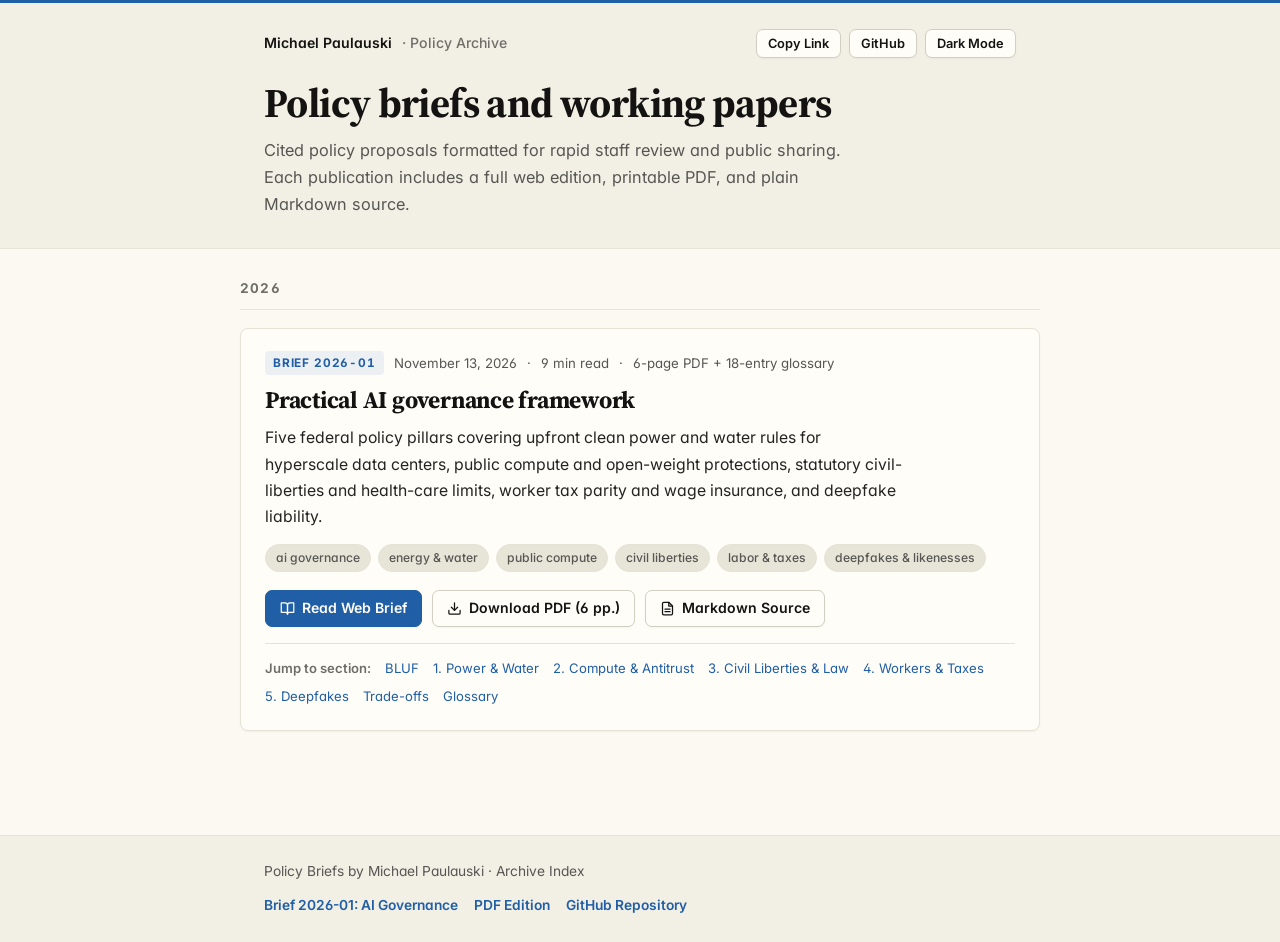
==== commit 6d8ad919: "Harden AI governance brief, glossary, and web UX from third red-team audit" ====
--- a/index.html
+++ b/index.html
@@ -47,7 +47,8 @@
 
   <link rel="preconnect" href="https://fonts.googleapis.com" />
   <link rel="preconnect" href="https://fonts.gstatic.com" crossorigin />
-  <link rel="stylesheet" href="https://fonts.googleapis.com/css2?family=Inter:wght@400;500;600;700&family=Source+Serif+4:opsz,wght@8..60,600;8..60,700&display=swap" />
+  <link rel="stylesheet" href="https://fonts.googleapis.com/css2?family=Inter:wght@400;500;600;700&family=Source+Serif+4:opsz,wght@8..60,600;8..60,700&display=swap" media="print" onload="this.media='all'" />
+  <noscript><link rel="stylesheet" href="https://fonts.googleapis.com/css2?family=Inter:wght@400;500;600;700&family=Source+Serif+4:opsz,wght@8..60,600;8..60,700&display=swap" /></noscript>
   <link rel="stylesheet" href="styles.css" />
 </head>
 <body>
@@ -71,7 +72,7 @@
   </header>
 
   <main class="archive-main archive-shell">
-    <section class="archive-controls" aria-label="Filter publications">
+    <section class="archive-controls" aria-label="Filter publications" hidden>
       <div class="archive-search-row">
         <input id="archive-search" class="glossary-search" type="search" placeholder="Filter briefs by title, topic, or summary..." aria-label="Filter policy briefs" />
         <span id="archive-count" class="archive-count">Showing 1 of 1 brief</span>
@@ -97,7 +98,7 @@
           <span class="entry-meta-sep" aria-hidden="true">&middot;</span>
           <span>9 min read</span>
           <span class="entry-meta-sep" aria-hidden="true">&middot;</span>
-          <span>6-page PDF + 16-term glossary</span>
+          <span>6-page PDF + 18-entry glossary</span>
         </div>
 
         <h3 class="entry-title">
@@ -112,6 +113,7 @@
           <span class="entry-tag">public compute</span>
           <span class="entry-tag">civil liberties</span>
           <span class="entry-tag">labor &amp; taxes</span>
+          <span class="entry-tag">deepfakes &amp; likenesses</span>
         </div>
 
         <div class="action-bar entry-actions">
@@ -222,6 +224,7 @@
         }
       });
 
+      var controlsEl = document.querySelector(".archive-controls");
       var searchInput = document.getElementById("archive-search");
       var countEl = document.getElementById("archive-count");
       var emptyEl = document.getElementById("archive-empty");
@@ -229,6 +232,10 @@
       var yearGroups = Array.prototype.slice.call(document.querySelectorAll("[data-year-group]"));
       var entries = Array.prototype.slice.call(document.querySelectorAll(".archive-entry"));
       var activeTopic = "all";
+
+      if (controlsEl) {
+        controlsEl.hidden = entries.length <= 1;
+      }
 
       function applyArchiveFilters() {
         var q = searchInput ? searchInput.value.trim().toLowerCase() : "";
--- a/styles.css
+++ b/styles.css
@@ -336,6 +336,10 @@
   margin-bottom: 28px;
 }
 
+.archive-controls[hidden] {
+  display: none;
+}
+
 .archive-search-row {
   display: flex;
   flex-wrap: wrap;
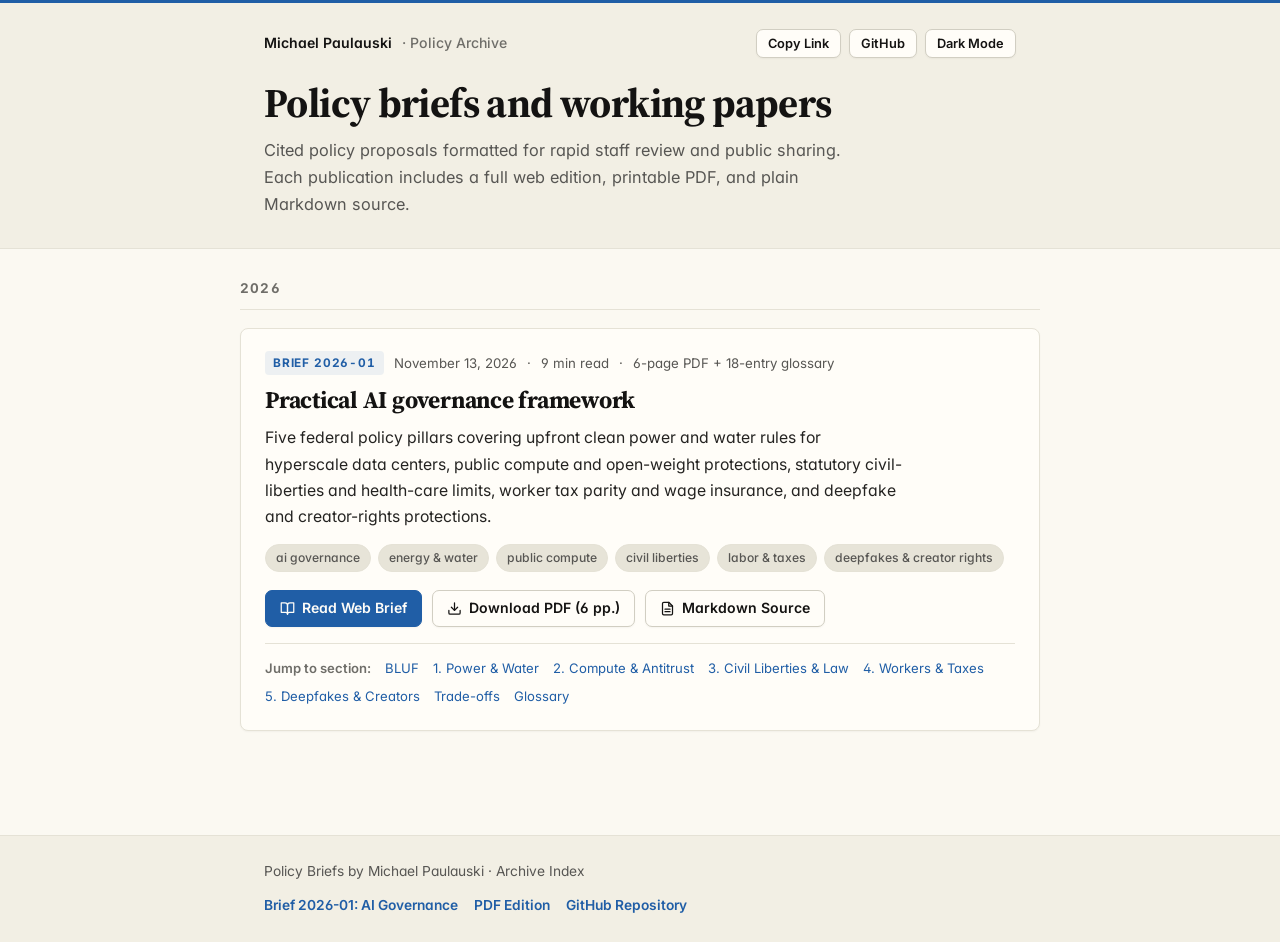
==== commit b22db462: "Harden policy brief against 2x2 red-team findings and polish UI popovers" ====
--- a/index.html
+++ b/index.html
@@ -83,6 +83,7 @@
         <button class="filter-pill" type="button" data-topic="energy-water">Energy &amp; water</button>
         <button class="filter-pill" type="button" data-topic="labor-taxes">Labor &amp; taxes</button>
         <button class="filter-pill" type="button" data-topic="civil-liberties">Civil liberties &amp; courts</button>
+        <button class="filter-pill" type="button" data-topic="deepfakes">Deepfakes &amp; creator rights</button>
       </div>
     </section>
 
@@ -91,7 +92,7 @@
     <section class="archive-year-group" data-year-group aria-label="Publications from 2026">
       <h2 class="archive-year">2026</h2>
 
-      <article class="archive-entry" data-entry data-topics="ai-compute energy-water labor-taxes civil-liberties">
+      <article class="archive-entry" data-entry data-topics="ai-compute energy-water labor-taxes civil-liberties deepfakes">
         <div class="entry-meta">
           <span class="entry-code">Brief 2026-01</span>
           <span>November 13, 2026</span>
@@ -105,7 +106,7 @@
           <a href="./ai-governance/">Practical AI governance framework</a>
         </h3>
 
-        <p class="entry-summary">Five federal policy pillars covering upfront clean power and water rules for hyperscale data centers, public compute and open-weight protections, statutory civil-liberties and health-care limits, worker tax parity and wage insurance, and deepfake liability.</p>
+        <p class="entry-summary">Five federal policy pillars covering upfront clean power and water rules for hyperscale data centers, public compute and open-weight protections, statutory civil-liberties and health-care limits, worker tax parity and wage insurance, and deepfake and creator-rights protections.</p>
 
         <div class="entry-tags" aria-label="Topics">
           <span class="entry-tag">ai governance</span>
@@ -113,7 +114,7 @@
           <span class="entry-tag">public compute</span>
           <span class="entry-tag">civil liberties</span>
           <span class="entry-tag">labor &amp; taxes</span>
-          <span class="entry-tag">deepfakes &amp; likenesses</span>
+          <span class="entry-tag">deepfakes &amp; creator rights</span>
         </div>
 
         <div class="action-bar entry-actions">
@@ -150,7 +151,7 @@
           <a href="./ai-governance/#compute-antitrust">2. Compute &amp; Antitrust</a>
           <a href="./ai-governance/#civil-liberties-justice">3. Civil Liberties &amp; Law</a>
           <a href="./ai-governance/#workers-taxes">4. Workers &amp; Taxes</a>
-          <a href="./ai-governance/#deepfakes-fraud">5. Deepfakes</a>
+          <a href="./ai-governance/#deepfakes-fraud">5. Deepfakes &amp; Creators</a>
           <a href="./ai-governance/#trade-offs">Trade-offs</a>
           <a href="./ai-governance/#glossary">Glossary</a>
         </nav>
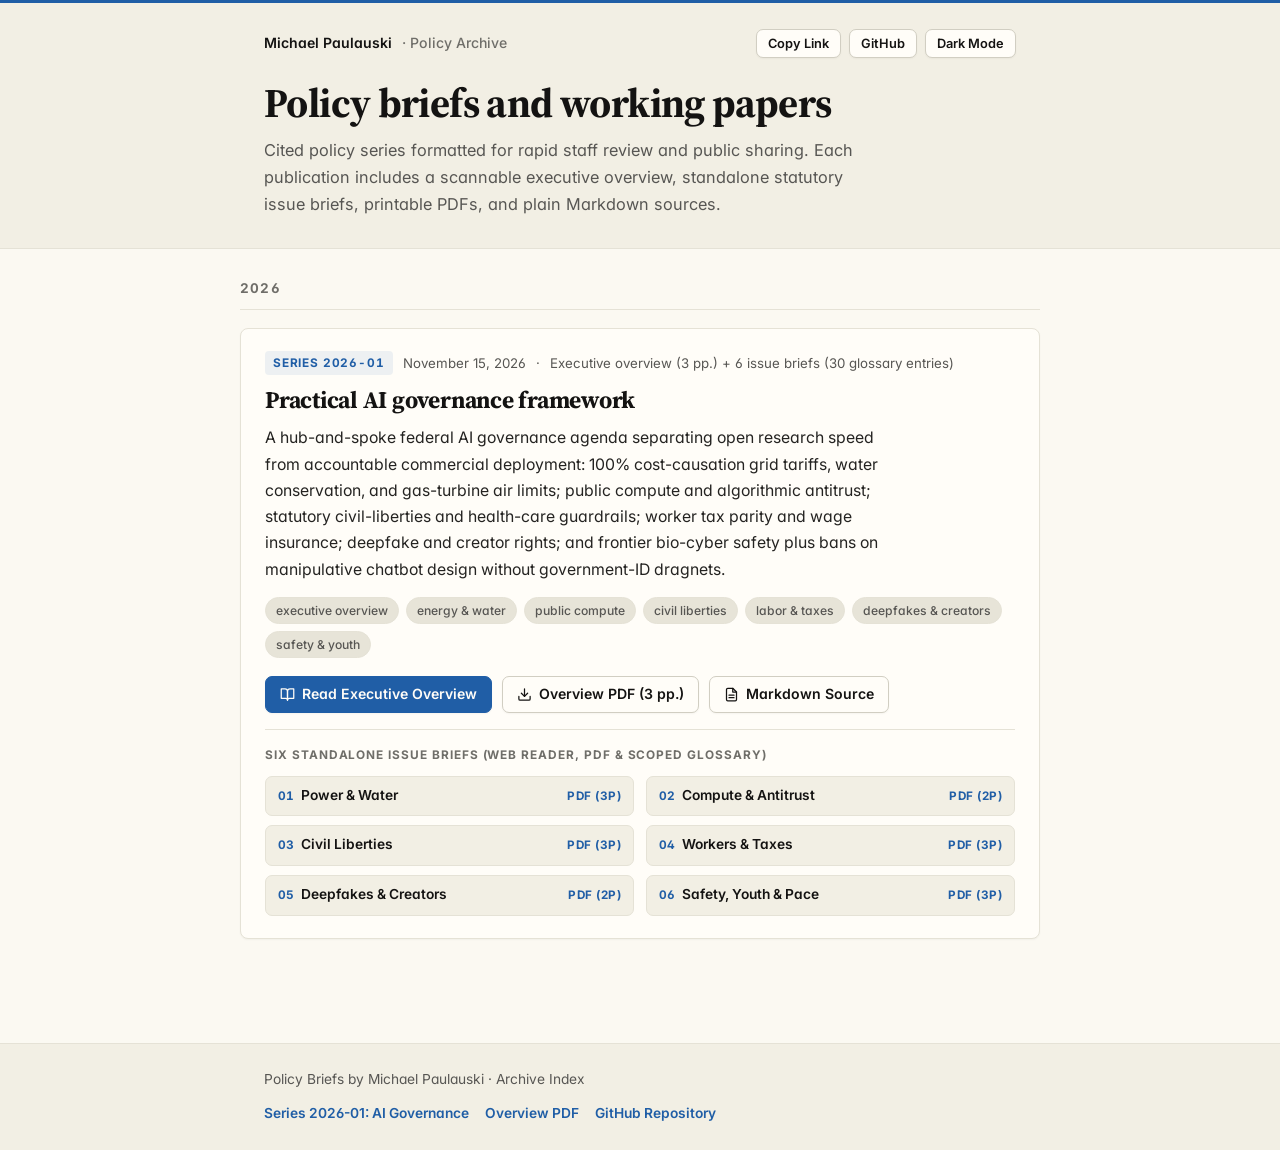
==== commit 2673b6fa: "Refactor Series 2026-01 into 1+6 Hub-and-Spoke architecture and apply 9-agent cross-exam hardening" ====
--- a/index.html
+++ b/index.html
@@ -4,12 +4,12 @@
   <meta charset="UTF-8" />
   <meta name="viewport" content="width=device-width, initial-scale=1.0" />
   <title>Policy Briefs &amp; Working Papers | Michael Paulauski</title>
-  <meta name="description" content="Policy briefs and working papers by Michael Paulauski, with full web editions, printable PDFs, plain Markdown sources, and section deep-links." />
+  <meta name="description" content="Policy briefs and working papers by Michael Paulauski, starting with the six-pillar Practical AI Governance Framework series featuring a readable executive overview, six statutory issue briefs, printable PDFs, and plain-English glossaries." />
   <link rel="canonical" href="https://mike10010100.github.io/policy-briefs/" />
 
   <meta property="og:type" content="website" />
   <meta property="og:title" content="Policy Briefs &amp; Working Papers | Michael Paulauski" />
-  <meta property="og:description" content="Cited federal and civic policy briefs with web editions, printable PDFs, Markdown sources, and plain-English glossaries." />
+  <meta property="og:description" content="Cited federal and civic policy briefs with executive overviews, statutory issue briefs, printable PDFs, Markdown sources, and plain-English glossaries." />
   <meta property="og:url" content="https://mike10010100.github.io/policy-briefs/" />
   <meta property="og:image" content="https://mike10010100.github.io/policy-briefs/assets/og-index.png" />
   <meta property="og:image:width" content="1200" />
@@ -17,19 +17,16 @@
 
   <meta name="twitter:card" content="summary_large_image" />
   <meta name="twitter:title" content="Policy Briefs &amp; Working Papers | Michael Paulauski" />
-  <meta name="twitter:description" content="Cited federal and civic policy briefs with web editions, printable PDFs, Markdown sources, and plain-English glossaries." />
+  <meta name="twitter:description" content="Cited federal and civic policy briefs with executive overviews, statutory issue briefs, printable PDFs, Markdown sources, and plain-English glossaries." />
   <meta name="twitter:image" content="https://mike10010100.github.io/policy-briefs/assets/og-index.png" />
 
   <script>
     (function () {
       try {
         var h = window.location.hash || "";
-        var legacyHashes = [
-          "#bluf", "#data-centers", "#compute-antitrust", "#civil-liberties-justice",
-          "#workers-taxes", "#deepfakes-fraud", "#trade-offs", "#references", "#glossary"
-        ];
-        if (legacyHashes.indexOf(h) !== -1 || h.indexOf("#term-") === 0) {
-          window.location.replace("./ai-governance/" + window.location.search + h);
+        var legacyRedirects = {"#bluf": "./ai-governance/#bluf", "#data-centers": "./ai-governance/#data-centers", "#compute-antitrust": "./ai-governance/#compute-antitrust", "#civil-liberties-justice": "./ai-governance/#civil-liberties-justice", "#workers-taxes": "./ai-governance/#workers-taxes", "#deepfakes-fraud": "./ai-governance/#deepfakes-fraud", "#safety-youth-pace": "./ai-governance/#safety-youth-pace", "#trade-offs": "./ai-governance/#trade-offs", "#references": "./ai-governance/#references", "#glossary": "./ai-governance/power-water/#glossary", "#term-1": "./ai-governance/compute-antitrust/#term-1", "#term-2": "./ai-governance/compute-antitrust/#term-2", "#term-3": "./ai-governance/compute-antitrust/#term-3", "#term-4": "./ai-governance/compute-antitrust/#term-4", "#term-5": "./ai-governance/deepfakes-creators/#term-2", "#term-6": "./ai-governance/power-water/#term-1", "#term-7": "./ai-governance/power-water/#term-2", "#term-8": "./ai-governance/power-water/#term-3", "#term-9": "./ai-governance/power-water/#term-4", "#term-10": "./ai-governance/power-water/#term-5", "#term-11": "./ai-governance/power-water/#term-6", "#term-12": "./ai-governance/power-water/#term-7", "#term-13": "./ai-governance/workers-taxes/#term-1", "#term-14": "./ai-governance/workers-taxes/#term-2", "#term-15": "./ai-governance/workers-taxes/#term-3", "#term-16": "./ai-governance/civil-liberties/#term-1", "#term-17": "./ai-governance/civil-liberties/#term-2", "#term-18": "./ai-governance/civil-liberties/#term-5"};
+        if (legacyRedirects[h]) {
+          window.location.replace(legacyRedirects[h]);
           return;
         }
         var params = new URLSearchParams(window.location.search);
@@ -67,7 +64,7 @@
       </div>
 
       <h1 class="archive-title">Policy briefs and working papers</h1>
-      <p class="archive-lede">Cited policy proposals formatted for rapid staff review and public sharing. Each publication includes a full web edition, printable PDF, and plain Markdown source.</p>
+      <p class="archive-lede">Cited policy series formatted for rapid staff review and public sharing. Each publication includes a scannable executive overview, standalone statutory issue briefs, printable PDFs, and plain Markdown sources.</p>
     </div>
   </header>
 
@@ -75,7 +72,7 @@
     <section class="archive-controls" aria-label="Filter publications" hidden>
       <div class="archive-search-row">
         <input id="archive-search" class="glossary-search" type="search" placeholder="Filter briefs by title, topic, or summary..." aria-label="Filter policy briefs" />
-        <span id="archive-count" class="archive-count">Showing 1 of 1 brief</span>
+        <span id="archive-count" class="archive-count">Showing 1 of 1 series</span>
       </div>
       <div class="archive-filters" role="group" aria-label="Filter briefs by topic">
         <button class="filter-pill active" type="button" data-topic="all">All</button>
@@ -84,6 +81,7 @@
         <button class="filter-pill" type="button" data-topic="labor-taxes">Labor &amp; taxes</button>
         <button class="filter-pill" type="button" data-topic="civil-liberties">Civil liberties &amp; courts</button>
         <button class="filter-pill" type="button" data-topic="deepfakes">Deepfakes &amp; creator rights</button>
+        <button class="filter-pill" type="button" data-topic="safety-youth">Safety, youth &amp; pace</button>
       </div>
     </section>
 
@@ -92,72 +90,93 @@
     <section class="archive-year-group" data-year-group aria-label="Publications from 2026">
       <h2 class="archive-year">2026</h2>
 
-      <article class="archive-entry" data-entry data-topics="ai-compute energy-water labor-taxes civil-liberties deepfakes">
+      <article class="archive-entry" data-entry data-topics="ai-compute energy-water labor-taxes civil-liberties deepfakes safety-youth">
         <div class="entry-meta">
-          <span class="entry-code">Brief 2026-01</span>
-          <span>November 13, 2026</span>
+          <span class="entry-code">Series 2026-01</span>
+          <span>November 15, 2026</span>
           <span class="entry-meta-sep" aria-hidden="true">&middot;</span>
-          <span>9 min read</span>
-          <span class="entry-meta-sep" aria-hidden="true">&middot;</span>
-          <span>6-page PDF + 18-entry glossary</span>
+          <span>Executive overview (3 pp.) + 6 issue briefs (30 glossary entries)</span>
         </div>
 
         <h3 class="entry-title">
           <a href="./ai-governance/">Practical AI governance framework</a>
         </h3>
 
-        <p class="entry-summary">Five federal policy pillars covering upfront clean power and water rules for hyperscale data centers, public compute and open-weight protections, statutory civil-liberties and health-care limits, worker tax parity and wage insurance, and deepfake and creator-rights protections.</p>
+        <p class="entry-summary">A hub-and-spoke federal AI governance agenda separating open research speed from accountable commercial deployment: 100% cost-causation grid tariffs, water conservation, and gas-turbine air limits; public compute and algorithmic antitrust; statutory civil-liberties and health-care guardrails; worker tax parity and wage insurance; deepfake and creator rights; and frontier bio-cyber safety plus bans on manipulative chatbot design without government-ID dragnets.</p>
 
         <div class="entry-tags" aria-label="Topics">
-          <span class="entry-tag">ai governance</span>
+          <span class="entry-tag">executive overview</span>
           <span class="entry-tag">energy &amp; water</span>
           <span class="entry-tag">public compute</span>
           <span class="entry-tag">civil liberties</span>
           <span class="entry-tag">labor &amp; taxes</span>
-          <span class="entry-tag">deepfakes &amp; creator rights</span>
+          <span class="entry-tag">deepfakes &amp; creators</span>
+          <span class="entry-tag">safety &amp; youth</span>
         </div>
 
         <div class="action-bar entry-actions">
           <a class="btn btn-primary" href="./ai-governance/">
-            <svg viewBox="0 0 24 24" fill="none" stroke="currentColor" stroke-width="2" stroke-linecap="round" stroke-linejoin="round" aria-hidden="true">
-              <path d="M2 3h6a4 4 0 0 1 4 4v14a3 3 0 0 0-3-3H2z" />
-              <path d="M22 3h-6a4 4 0 0 0-4 4v14a3 3 0 0 1 3-3h7z" />
-            </svg>
-            Read Web Brief
+            <svg viewBox="0 0 24 24" fill="none" stroke="currentColor" stroke-width="2" stroke-linecap="round" stroke-linejoin="round" aria-hidden="true"><path d="M2 3h6a4 4 0 0 1 4 4v14a3 3 0 0 0-3-3H2z" /><path d="M22 3h-6a4 4 0 0 0-4 4v14a3 3 0 0 1 3-3h7z" /></svg>
+            Read Executive Overview
           </a>
           <a class="btn" href="./ai-governance/Practical-AI-Governance-Policy-Brief.pdf">
-            <svg viewBox="0 0 24 24" fill="none" stroke="currentColor" stroke-width="2" stroke-linecap="round" stroke-linejoin="round" aria-hidden="true">
-              <path d="M21 15v4a2 2 0 0 1-2 2H5a2 2 0 0 1-2-2v-4" />
-              <polyline points="7 10 12 15 17 10" />
-              <line x1="12" y1="15" x2="12" y2="3" />
-            </svg>
-            Download PDF (6 pp.)
+            <svg viewBox="0 0 24 24" fill="none" stroke="currentColor" stroke-width="2" stroke-linecap="round" stroke-linejoin="round" aria-hidden="true"><path d="M21 15v4a2 2 0 0 1-2 2H5a2 2 0 0 1-2-2v-4" /><polyline points="7 10 12 15 17 10" /><line x1="12" y1="15" x2="12" y2="3" /></svg>
+            Overview PDF (3 pp.)
           </a>
           <a class="btn" href="./ai-governance/Practical-AI-Governance-Policy-Brief.md">
-            <svg viewBox="0 0 24 24" fill="none" stroke="currentColor" stroke-width="2" stroke-linecap="round" stroke-linejoin="round" aria-hidden="true">
-              <path d="M14 2H6a2 2 0 0 0-2 2v16a2 2 0 0 0 2 2h12a2 2 0 0 0 2-2V8z" />
-              <polyline points="14 2 14 8 20 8" />
-              <line x1="16" y1="13" x2="8" y2="13" />
-              <line x1="16" y1="17" x2="8" y2="17" />
-            </svg>
+            <svg viewBox="0 0 24 24" fill="none" stroke="currentColor" stroke-width="2" stroke-linecap="round" stroke-linejoin="round" aria-hidden="true"><path d="M14 2H6a2 2 0 0 0-2 2v16a2 2 0 0 0 2 2h12a2 2 0 0 0 2-2V8z" /><polyline points="14 2 14 8 20 8" /><line x1="16" y1="13" x2="8" y2="13" /><line x1="16" y1="17" x2="8" y2="17" /></svg>
             Markdown Source
           </a>
         </div>
 
-        <nav class="entry-sections" aria-label="Direct section links for Practical AI governance framework">
-          <span class="entry-sections-label">Jump to section:</span>
-          <a href="./ai-governance/#bluf">BLUF</a>
-          <a href="./ai-governance/#data-centers">1. Power &amp; Water</a>
-          <a href="./ai-governance/#compute-antitrust">2. Compute &amp; Antitrust</a>
-          <a href="./ai-governance/#civil-liberties-justice">3. Civil Liberties &amp; Law</a>
-          <a href="./ai-governance/#workers-taxes">4. Workers &amp; Taxes</a>
-          <a href="./ai-governance/#deepfakes-fraud">5. Deepfakes &amp; Creators</a>
-          <a href="./ai-governance/#trade-offs">Trade-offs</a>
-          <a href="./ai-governance/#glossary">Glossary</a>
-        </nav>
+        <div class="series-spokes-block">
+          <div class="series-spokes-heading">Six standalone issue briefs (web reader, PDF &amp; scoped glossary)</div>
+          <div class="series-spokes-grid">
+            <div class="series-spoke-item">
+              <div class="series-spoke-main">
+                <span class="series-spoke-num">01</span>
+                <a class="series-spoke-link" href="./ai-governance/power-water/">Power &amp; Water</a>
+              </div>
+              <a class="series-spoke-pdf" href="./ai-governance/power-water/power-water-brief.pdf">PDF (3p)</a>
+            </div>
+            <div class="series-spoke-item">
+              <div class="series-spoke-main">
+                <span class="series-spoke-num">02</span>
+                <a class="series-spoke-link" href="./ai-governance/compute-antitrust/">Compute &amp; Antitrust</a>
+              </div>
+              <a class="series-spoke-pdf" href="./ai-governance/compute-antitrust/compute-antitrust-brief.pdf">PDF (2p)</a>
+            </div>
+            <div class="series-spoke-item">
+              <div class="series-spoke-main">
+                <span class="series-spoke-num">03</span>
+                <a class="series-spoke-link" href="./ai-governance/civil-liberties/">Civil Liberties</a>
+              </div>
+              <a class="series-spoke-pdf" href="./ai-governance/civil-liberties/civil-liberties-brief.pdf">PDF (3p)</a>
+            </div>
+            <div class="series-spoke-item">
+              <div class="series-spoke-main">
+                <span class="series-spoke-num">04</span>
+                <a class="series-spoke-link" href="./ai-governance/workers-taxes/">Workers &amp; Taxes</a>
+              </div>
+              <a class="series-spoke-pdf" href="./ai-governance/workers-taxes/workers-taxes-brief.pdf">PDF (3p)</a>
+            </div>
+            <div class="series-spoke-item">
+              <div class="series-spoke-main">
+                <span class="series-spoke-num">05</span>
+                <a class="series-spoke-link" href="./ai-governance/deepfakes-creators/">Deepfakes &amp; Creators</a>
+              </div>
+              <a class="series-spoke-pdf" href="./ai-governance/deepfakes-creators/deepfakes-creators-brief.pdf">PDF (2p)</a>
+            </div>
+            <div class="series-spoke-item">
+              <div class="series-spoke-main">
+                <span class="series-spoke-num">06</span>
+                <a class="series-spoke-link" href="./ai-governance/safety-youth-pace/">Safety, Youth &amp; Pace</a>
+              </div>
+              <a class="series-spoke-pdf" href="./ai-governance/safety-youth-pace/safety-youth-pace-brief.pdf">PDF (3p)</a>
+            </div>
+          </div>
+        </div>
       </article>
-
-      <!-- Future brief template: place new brief files inside a slug subdirectory (e.g. ./housing-supply/) and add an .archive-entry block above. -->
     </section>
   </main>
 
@@ -166,8 +185,8 @@
       <div class="footer-inner">
         <div>Policy Briefs by Michael Paulauski &middot; Archive Index</div>
         <div class="footer-links">
-          <a href="./ai-governance/">Brief 2026-01: AI Governance</a>
-          <a href="./ai-governance/Practical-AI-Governance-Policy-Brief.pdf">PDF Edition</a>
+          <a href="./ai-governance/">Series 2026-01: AI Governance</a>
+          <a href="./ai-governance/Practical-AI-Governance-Policy-Brief.pdf">Overview PDF</a>
           <a href="https://github.com/mike10010100/policy-briefs">GitHub Repository</a>
         </div>
       </div>
@@ -260,7 +279,7 @@
         });
 
         if (countEl) {
-          var unit = entries.length === 1 ? "brief" : "briefs";
+          var unit = entries.length === 1 ? "series" : "publications";
           countEl.textContent = "Showing " + visibleCount + " of " + entries.length + " " + unit;
         }
         if (emptyEl) {
--- a/styles.css
+++ b/styles.css
@@ -1275,3 +1275,287 @@
     font-size: 1.24rem;
   }
 }
+
+/* =========================================================
+   Hub-and-Spoke Series Navigation & Layout Extensions
+   ========================================================= */
+
+.series-nav-strip {
+  background: var(--bg-elevated);
+  border-bottom: 1px solid var(--border);
+}
+
+.series-nav-inner {
+  max-width: 1040px;
+  margin: 0 auto;
+  padding: 10px 24px;
+  display: flex;
+  flex-wrap: wrap;
+  align-items: center;
+  gap: 7px 8px;
+}
+
+.series-nav-label {
+  font-size: 0.72rem;
+  font-weight: 700;
+  letter-spacing: 0.08em;
+  text-transform: uppercase;
+  color: var(--text-faint);
+  margin-right: 4px;
+}
+
+.series-pill {
+  display: inline-flex;
+  align-items: center;
+  gap: 5px;
+  padding: 5px 10px;
+  border-radius: 999px;
+  border: 1px solid var(--border);
+  background: var(--bg-subtle);
+  color: var(--text-muted);
+  font-size: 0.78rem;
+  font-weight: 600;
+  text-decoration: none;
+  line-height: 1.25;
+  transition: background-color 0.14s ease, border-color 0.14s ease, color 0.14s ease;
+}
+
+.series-pill:hover,
+.series-pill:focus-visible {
+  color: var(--text-heading);
+  border-color: var(--accent);
+  background: var(--bg-pill);
+  outline: none;
+}
+
+.series-pill.active,
+.series-pill[aria-current="page"] {
+  background: var(--accent-tint);
+  border-color: var(--accent);
+  color: var(--accent);
+}
+
+.series-pill-num {
+  font-variant-numeric: tabular-nums;
+  font-weight: 700;
+  opacity: 0.85;
+}
+
+.pillar-bullets {
+  margin: 0 0 18px 0;
+  padding: 0 0 0 20px;
+  max-width: 65ch;
+}
+
+.pillar-bullets li {
+  font-size: 1.01rem;
+  line-height: 1.66;
+  margin-bottom: 10px;
+  color: var(--text);
+}
+
+.pillar-bullets li:last-child {
+  margin-bottom: 0;
+}
+
+.spoke-callout {
+  display: flex;
+  flex-wrap: wrap;
+  align-items: center;
+  justify-content: space-between;
+  gap: 12px 16px;
+  padding: 13px 16px;
+  border-radius: 8px;
+  border: 1px solid var(--border);
+  border-left: 3px solid var(--bluf-border);
+  background: var(--bg-elevated);
+  box-shadow: var(--shadow-sm);
+}
+
+.spoke-callout-meta {
+  display: flex;
+  flex-direction: column;
+  gap: 3px;
+  min-width: 0;
+}
+
+.spoke-callout-kicker {
+  font-size: 0.72rem;
+  font-weight: 700;
+  letter-spacing: 0.08em;
+  text-transform: uppercase;
+  color: var(--accent);
+}
+
+.spoke-callout-title {
+  font-size: 0.93rem;
+  font-weight: 600;
+  color: var(--text-heading);
+}
+
+.spoke-callout-actions {
+  display: flex;
+  flex-wrap: wrap;
+  gap: 8px;
+  flex-shrink: 0;
+}
+
+.tradeoffs-single {
+  display: grid;
+  grid-template-columns: 1fr;
+  gap: 14px;
+}
+
+.brief-pager {
+  margin-top: 38px;
+  padding-top: 26px;
+  border-top: 1px solid var(--border);
+  display: grid;
+  grid-template-columns: repeat(3, minmax(0, 1fr));
+  gap: 12px;
+}
+
+.pager-card {
+  display: flex;
+  flex-direction: column;
+  gap: 4px;
+  padding: 13px 15px;
+  border-radius: 8px;
+  border: 1px solid var(--border);
+  background: var(--bg-elevated);
+  text-decoration: none;
+  box-shadow: var(--shadow-sm);
+  transition: border-color 0.14s ease, background-color 0.14s ease;
+}
+
+.pager-card:hover,
+.pager-card:focus-visible {
+  border-color: var(--accent);
+  background: var(--bg-subtle);
+  outline: none;
+}
+
+.pager-card-center {
+  align-items: center;
+  justify-content: center;
+  text-align: center;
+}
+
+.pager-card-next {
+  text-align: right;
+}
+
+.pager-eyebrow {
+  font-size: 0.71rem;
+  font-weight: 700;
+  letter-spacing: 0.08em;
+  text-transform: uppercase;
+  color: var(--accent);
+}
+
+.pager-title {
+  font-size: 0.87rem;
+  font-weight: 600;
+  line-height: 1.35;
+  color: var(--text-heading);
+}
+
+.series-spokes-block {
+  border-top: 1px solid var(--border);
+  padding-top: 15px;
+  margin-top: 2px;
+}
+
+.series-spokes-heading {
+  font-size: 0.74rem;
+  font-weight: 700;
+  letter-spacing: 0.08em;
+  text-transform: uppercase;
+  color: var(--text-faint);
+  margin: 0 0 10px 0;
+}
+
+.series-spokes-grid {
+  display: grid;
+  grid-template-columns: repeat(2, minmax(0, 1fr));
+  gap: 9px 12px;
+}
+
+.series-spoke-item {
+  display: flex;
+  align-items: baseline;
+  justify-content: space-between;
+  gap: 10px;
+  padding: 9px 12px;
+  border-radius: 7px;
+  border: 1px solid var(--border);
+  background: var(--bg-subtle);
+}
+
+.series-spoke-main {
+  display: flex;
+  align-items: baseline;
+  gap: 7px;
+  min-width: 0;
+}
+
+.series-spoke-num {
+  font-size: 0.74rem;
+  font-weight: 700;
+  font-variant-numeric: tabular-nums;
+  color: var(--accent);
+  flex-shrink: 0;
+}
+
+.series-spoke-link {
+  font-size: 0.86rem;
+  font-weight: 600;
+  color: var(--text-heading);
+  text-decoration: none;
+  line-height: 1.35;
+}
+
+.series-spoke-link:hover,
+.series-spoke-link:focus-visible {
+  color: var(--accent-link);
+  text-decoration: underline;
+  outline: none;
+}
+
+.series-spoke-pdf {
+  font-size: 0.73rem;
+  font-weight: 700;
+  letter-spacing: 0.04em;
+  text-transform: uppercase;
+  color: var(--accent-link);
+  text-decoration: none;
+  flex-shrink: 0;
+}
+
+.series-spoke-pdf:hover,
+.series-spoke-pdf:focus-visible {
+  text-decoration: underline;
+  outline: none;
+}
+
+@media (max-width: 720px) {
+  .brief-pager,
+  .series-spokes-grid {
+    grid-template-columns: 1fr;
+  }
+
+  .pager-card-next {
+    text-align: left;
+  }
+
+  .pager-card-center {
+    align-items: flex-start;
+    text-align: left;
+  }
+}
+
+@media (max-width: 600px) {
+  .series-nav-inner {
+    padding: 9px 18px;
+  }
+}
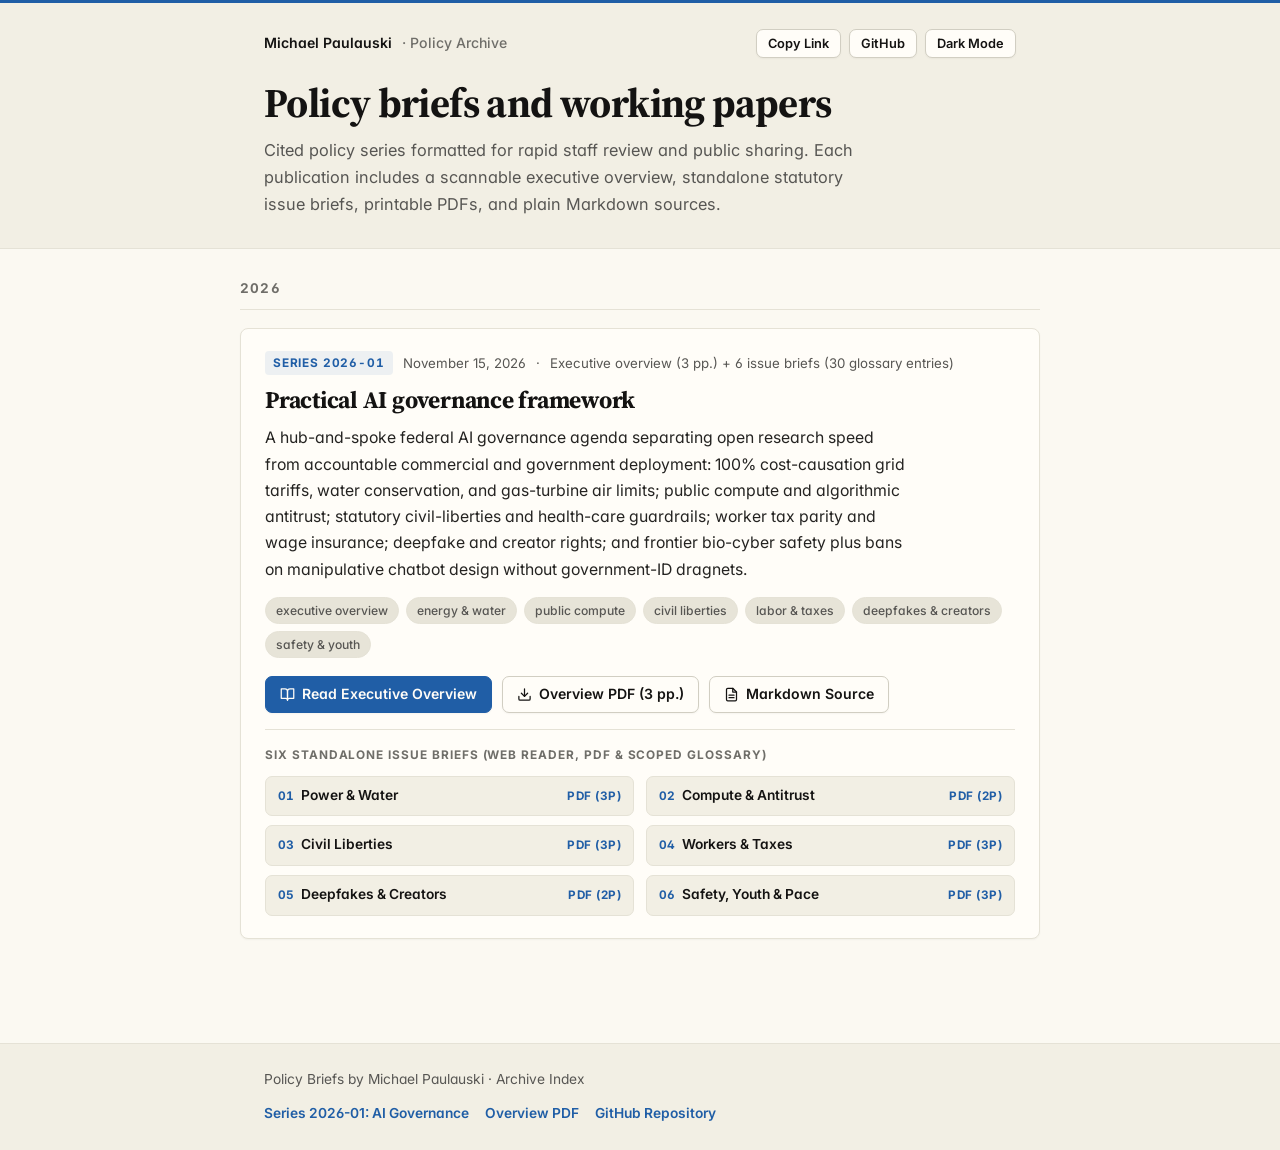
==== commit 11a62f95: "Tighten top-line framing across Hub BLUF, meta, README, and OG card" ====
--- a/index.html
+++ b/index.html
@@ -102,7 +102,7 @@
           <a href="./ai-governance/">Practical AI governance framework</a>
         </h3>
 
-        <p class="entry-summary">A hub-and-spoke federal AI governance agenda separating open research speed from accountable commercial deployment: 100% cost-causation grid tariffs, water conservation, and gas-turbine air limits; public compute and algorithmic antitrust; statutory civil-liberties and health-care guardrails; worker tax parity and wage insurance; deepfake and creator rights; and frontier bio-cyber safety plus bans on manipulative chatbot design without government-ID dragnets.</p>
+        <p class="entry-summary">A hub-and-spoke federal AI governance agenda separating open research speed from accountable commercial and government deployment: 100% cost-causation grid tariffs, water conservation, and gas-turbine air limits; public compute and algorithmic antitrust; statutory civil-liberties and health-care guardrails; worker tax parity and wage insurance; deepfake and creator rights; and frontier bio-cyber safety plus bans on manipulative chatbot design without government-ID dragnets.</p>
 
         <div class="entry-tags" aria-label="Topics">
           <span class="entry-tag">executive overview</span>
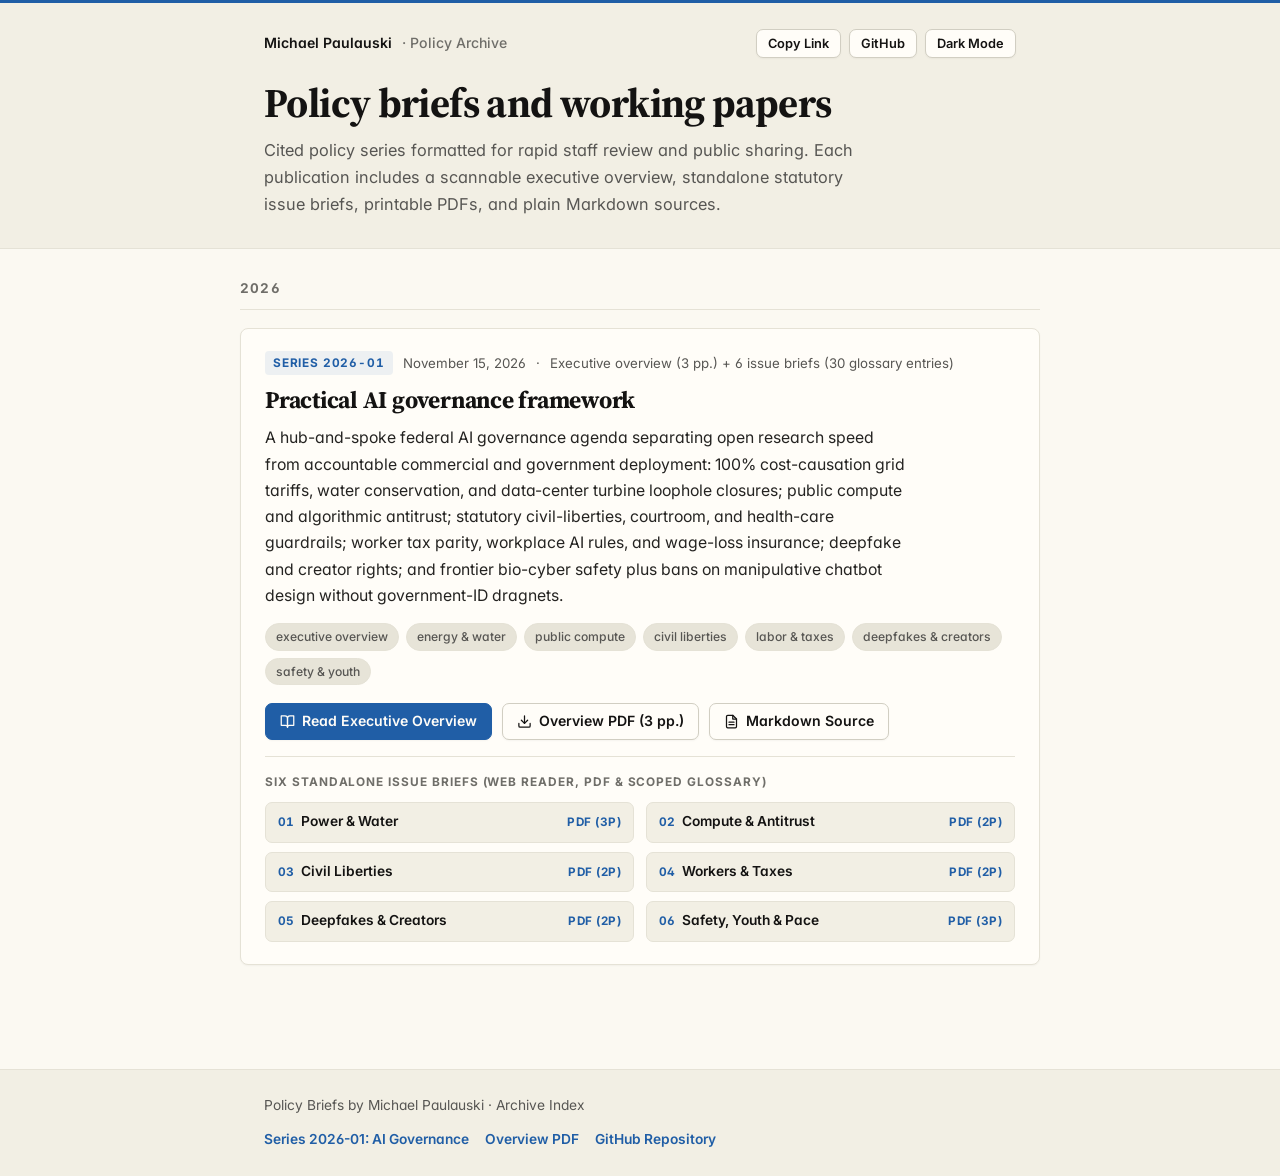
==== commit 7a8a39cd: "Harden Spokes 01-05, Hub, and OG cards from hierarchical 1x2 cross-examination" ====
--- a/index.html
+++ b/index.html
@@ -102,7 +102,7 @@
           <a href="./ai-governance/">Practical AI governance framework</a>
         </h3>
 
-        <p class="entry-summary">A hub-and-spoke federal AI governance agenda separating open research speed from accountable commercial and government deployment: 100% cost-causation grid tariffs, water conservation, and gas-turbine air limits; public compute and algorithmic antitrust; statutory civil-liberties and health-care guardrails; worker tax parity and wage insurance; deepfake and creator rights; and frontier bio-cyber safety plus bans on manipulative chatbot design without government-ID dragnets.</p>
+        <p class="entry-summary">A hub-and-spoke federal AI governance agenda separating open research speed from accountable commercial and government deployment: 100% cost-causation grid tariffs, water conservation, and data-center turbine loophole closures; public compute and algorithmic antitrust; statutory civil-liberties, courtroom, and health-care guardrails; worker tax parity, workplace AI rules, and wage-loss insurance; deepfake and creator rights; and frontier bio-cyber safety plus bans on manipulative chatbot design without government-ID dragnets.</p>
 
         <div class="entry-tags" aria-label="Topics">
           <span class="entry-tag">executive overview</span>
@@ -151,14 +151,14 @@
                 <span class="series-spoke-num">03</span>
                 <a class="series-spoke-link" href="./ai-governance/civil-liberties/">Civil Liberties</a>
               </div>
-              <a class="series-spoke-pdf" href="./ai-governance/civil-liberties/civil-liberties-brief.pdf">PDF (3p)</a>
+              <a class="series-spoke-pdf" href="./ai-governance/civil-liberties/civil-liberties-brief.pdf">PDF (2p)</a>
             </div>
             <div class="series-spoke-item">
               <div class="series-spoke-main">
                 <span class="series-spoke-num">04</span>
                 <a class="series-spoke-link" href="./ai-governance/workers-taxes/">Workers &amp; Taxes</a>
               </div>
-              <a class="series-spoke-pdf" href="./ai-governance/workers-taxes/workers-taxes-brief.pdf">PDF (3p)</a>
+              <a class="series-spoke-pdf" href="./ai-governance/workers-taxes/workers-taxes-brief.pdf">PDF (2p)</a>
             </div>
             <div class="series-spoke-item">
               <div class="series-spoke-main">
